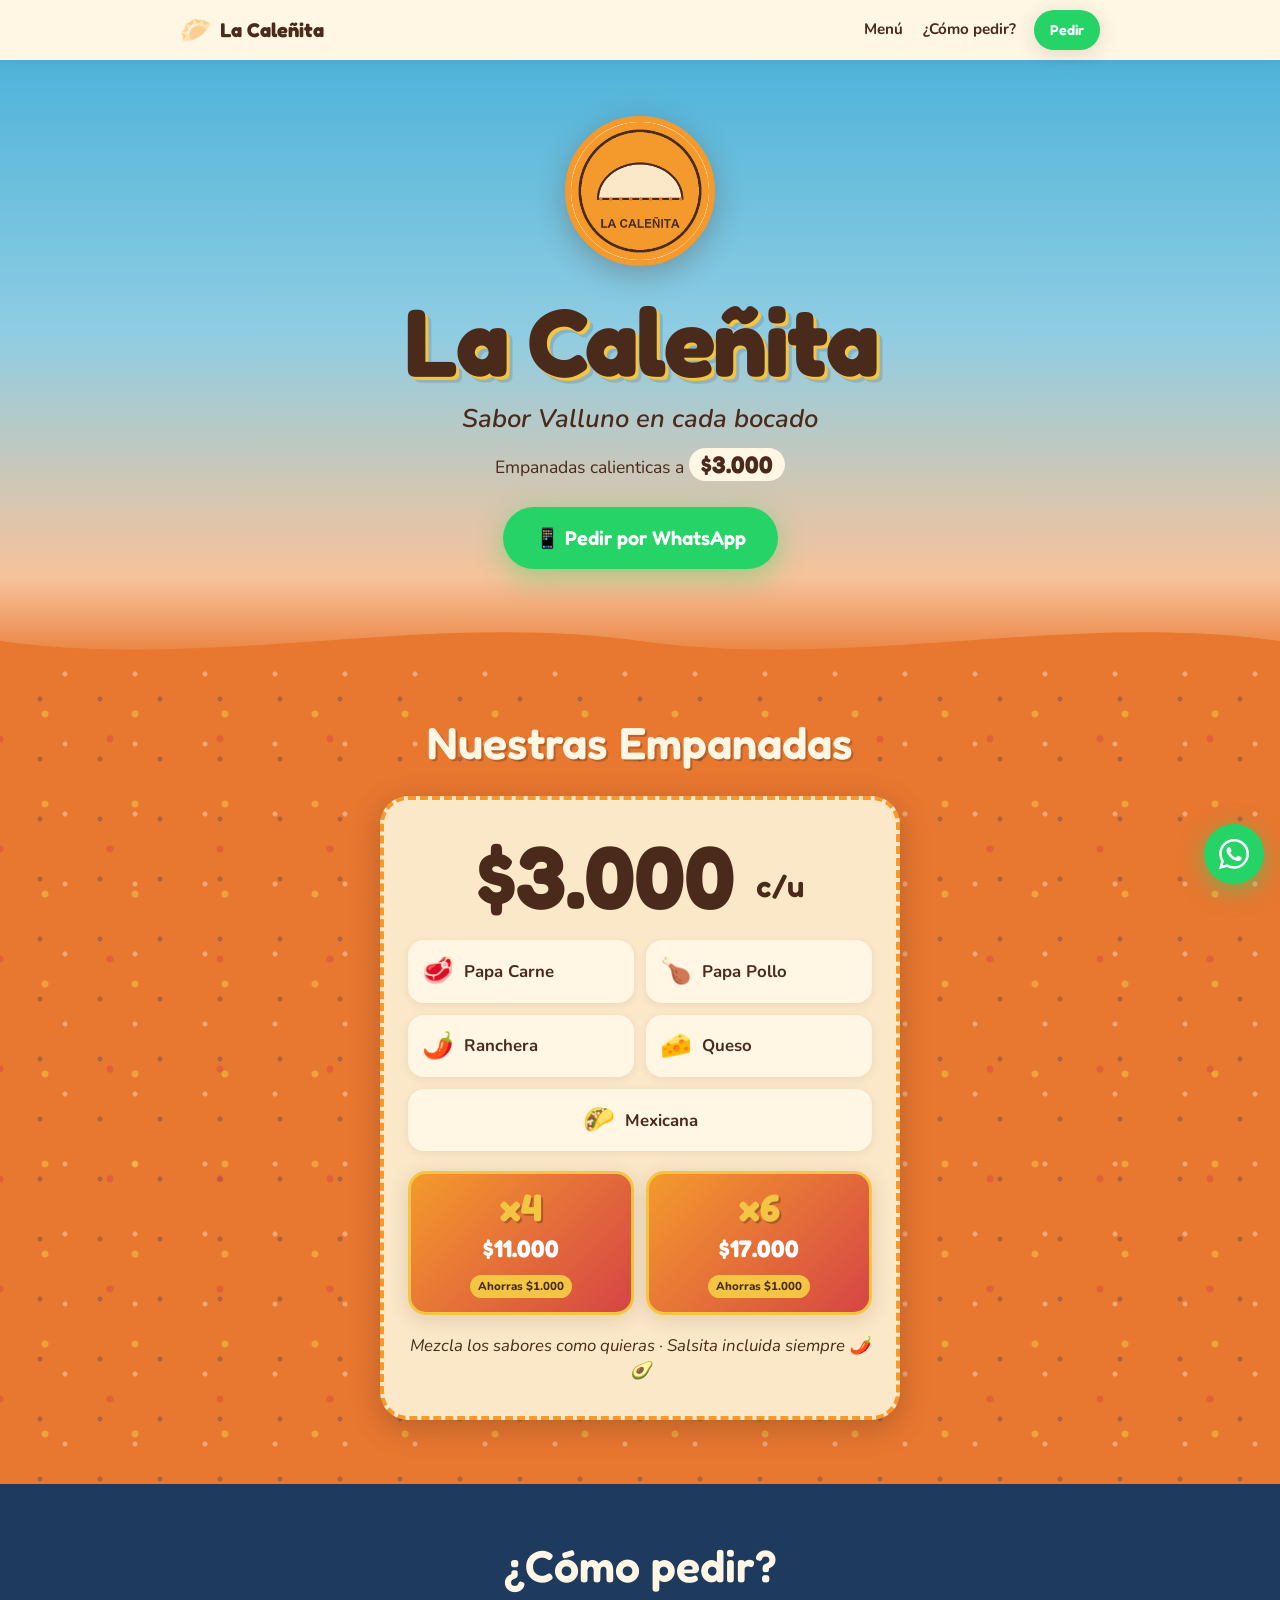
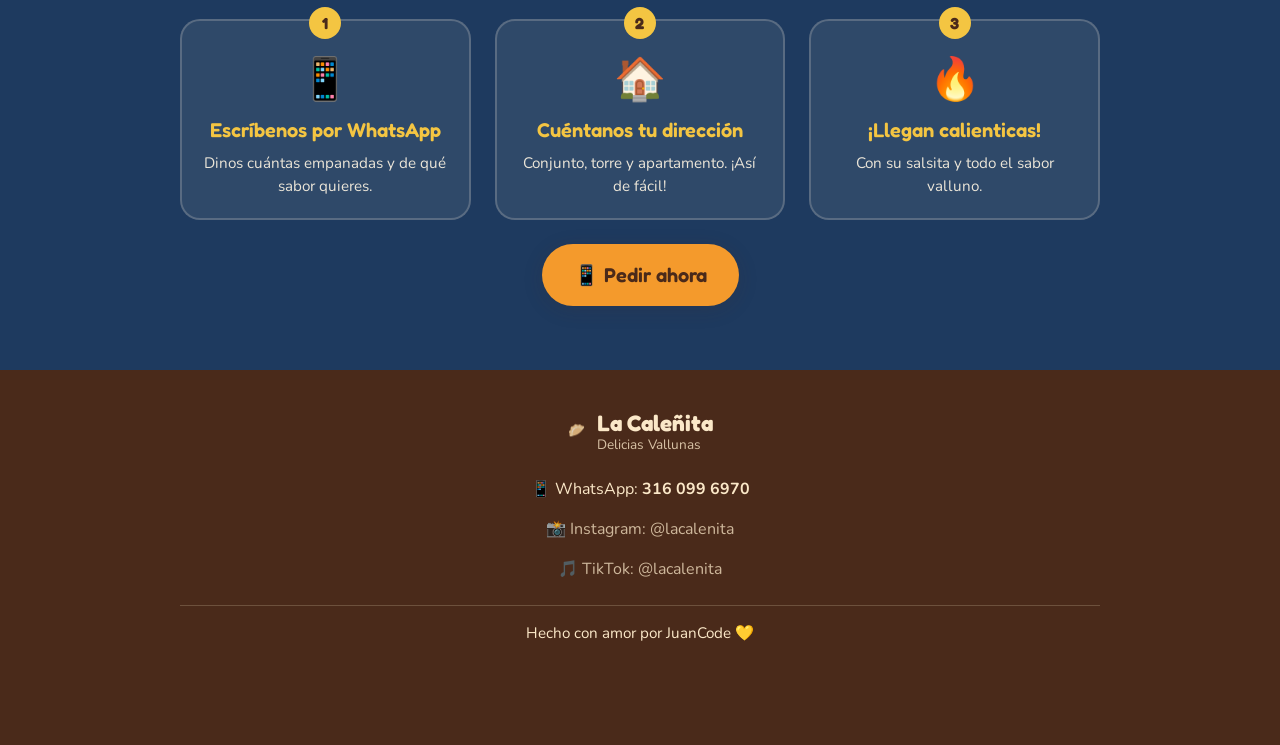
==== index.html @ 678ed061 "Sitio + panel de La Caleñita con combos automáticos Landing, login y panel (pedidos, finanzas, rifa," ====
<!DOCTYPE html>
<html lang="es-CO">
<head>
  <meta charset="UTF-8">
  <meta name="viewport" content="width=device-width, initial-scale=1.0">
  <title>La Caleñita — Delicias Vallunas | Empanadas a $3.000</title>
  <meta name="description" content="Empanadas vallunas calienticas a $3.000. Papa carne, papa pollo, ranchera, queso y mexicana. Pide por WhatsApp.">
  <meta name="theme-color" content="#4FB3D9">
  <link rel="icon" href="data:image/svg+xml,<svg xmlns='http://www.w3.org/2000/svg' viewBox='0 0 100 100'><text y='.9em' font-size='90'>🥟</text></svg>">
  <link rel="preconnect" href="https://fonts.googleapis.com">
  <link rel="preconnect" href="https://fonts.gstatic.com" crossorigin>
  <link href="https://fonts.googleapis.com/css2?family=Fredoka:wght@500;600;700&family=Nunito:wght@400;600;700;800&display=swap" rel="stylesheet">
  <link rel="stylesheet" href="css/shared.css">
  <link rel="stylesheet" href="css/landing.css">
</head>
<body>

  <!-- ============ NAV ============ -->
  <header class="nav" id="nav">
    <div class="contenedor nav-inner">
      <a href="#inicio" class="nav-marca">
        <span class="nav-logo">🥟</span>
        <span>La Caleñita</span>
      </a>
      <nav class="nav-links" aria-label="Navegación principal">
        <a href="#menu">Menú</a>
        <a href="#como-pedir">¿Cómo pedir?</a>
        <a href="https://wa.me/573160996970?text=Hola%20Cale%C3%B1ita,%20quiero%20pedir%20empanadas" target="_blank" rel="noopener" class="btn btn-whatsapp btn-chico">Pedir</a>
      </nav>
    </div>
  </header>

  <!-- ============ HERO ============ -->
  <section class="hero" id="inicio">
    <div class="confeti" aria-hidden="true">
      <span></span><span></span><span></span><span></span><span></span><span></span>
      <span></span><span></span><span></span><span></span><span></span><span></span>
    </div>
    <div class="contenedor hero-inner">
      <div class="hero-logo">
        <img src="images/logo.png" alt="Logo La Caleñita" id="heroLogo">
        <div class="hero-logo-placeholder" id="heroLogoPlaceholder" hidden>🥟</div>
      </div>
      <h1 class="hero-titulo">La Caleñita</h1>
      <p class="hero-subtitulo">Sabor Valluno en cada bocado</p>
      <p class="hero-precio">Empanadas calienticas a <strong>$3.000</strong></p>
      <a href="https://wa.me/573160996970?text=Hola%20Cale%C3%B1ita,%20quiero%20pedir%20empanadas"
         target="_blank" rel="noopener" class="btn btn-whatsapp btn-grande hero-cta">
        📱 Pedir por WhatsApp
      </a>
    </div>
    <div class="hero-onda" aria-hidden="true">
      <svg viewBox="0 0 1440 80" preserveAspectRatio="none"><path d="M0,40 C240,80 480,0 720,40 C960,80 1200,0 1440,40 L1440,80 L0,80 Z" fill="#E87730"/></svg>
    </div>
  </section>

  <!-- ============ MENÚ ============ -->
  <section class="menu" id="menu">
    <div class="contenedor">
      <h2 class="seccion-titulo menu-titulo">Nuestras Empanadas</h2>
      <div class="menu-card">
        <p class="menu-precio">$3.000 <span>c/u</span></p>
        <ul class="sabores">
          <li><span class="sabor-emoji">🥩</span><span>Papa Carne</span></li>
          <li><span class="sabor-emoji">🍗</span><span>Papa Pollo</span></li>
          <li><span class="sabor-emoji">🌶️</span><span>Ranchera</span></li>
          <li><span class="sabor-emoji">🧀</span><span>Queso</span></li>
          <li><span class="sabor-emoji">🌮</span><span>Mexicana</span></li>
        </ul>
        <div class="combos-grid combos-landing">
          <div class="combo-card">
            <span class="combo-n">x4</span>
            <span class="combo-precio">$11.000</span>
            <span class="combo-ahorro">Ahorras $1.000</span>
          </div>
          <div class="combo-card">
            <span class="combo-n">x6</span>
            <span class="combo-precio">$17.000</span>
            <span class="combo-ahorro">Ahorras $1.000</span>
          </div>
        </div>
        <p class="menu-nota"><em>Mezcla los sabores como quieras · Salsita incluida siempre 🌶️🥑</em></p>
      </div>
    </div>
  </section>

  <!-- ============ CÓMO PEDIR ============ -->
  <section class="pasos" id="como-pedir">
    <div class="contenedor">
      <h2 class="seccion-titulo pasos-titulo">¿Cómo pedir?</h2>
      <div class="pasos-grid">
        <article class="paso">
          <span class="paso-num">1</span>
          <span class="paso-emoji">📱</span>
          <h3>Escríbenos por WhatsApp</h3>
          <p>Dinos cuántas empanadas y de qué sabor quieres.</p>
        </article>
        <article class="paso">
          <span class="paso-num">2</span>
          <span class="paso-emoji">🏠</span>
          <h3>Cuéntanos tu dirección</h3>
          <p>Conjunto, torre y apartamento. ¡Así de fácil!</p>
        </article>
        <article class="paso">
          <span class="paso-num">3</span>
          <span class="paso-emoji">🔥</span>
          <h3>¡Llegan calienticas!</h3>
          <p>Con su salsita y todo el sabor valluno.</p>
        </article>
      </div>
      <div class="centrado mt-3">
        <a href="https://wa.me/573160996970?text=Hola%20Cale%C3%B1ita,%20quiero%20pedir%20empanadas"
           target="_blank" rel="noopener" class="btn btn-naranja btn-grande">
          📱 Pedir ahora
        </a>
      </div>
    </div>
  </section>

  <!-- ============ FOOTER ============ -->
  <footer class="footer">
    <div class="contenedor footer-inner">
      <div class="footer-marca">
        <span class="footer-logo">🥟</span>
        <div>
          <strong>La Caleñita</strong>
          <span>Delicias Vallunas</span>
        </div>
      </div>
      <div class="footer-contacto">
        <a href="https://wa.me/573160996970" target="_blank" rel="noopener" class="footer-link">
          <span aria-hidden="true">📱</span> WhatsApp: <strong>316 099 6970</strong>
        </a>
        <a href="#" class="footer-link footer-social" aria-label="Instagram (próximamente)">
          <span aria-hidden="true">📸</span> Instagram: @lacalenita
        </a>
        <a href="#" class="footer-link footer-social" aria-label="TikTok (próximamente)">
          <span aria-hidden="true">🎵</span> TikTok: @lacalenita
        </a>
      </div>
      <p class="footer-credito">Hecho con amor por JuanCode 💛</p>
    </div>
  </footer>

  <!-- ============ WHATSAPP FLOTANTE ============ -->
  <a href="https://wa.me/573160996970?text=Hola%20Cale%C3%B1ita,%20quiero%20pedir%20empanadas"
     target="_blank" rel="noopener" class="wa-flotante" aria-label="Pedir por WhatsApp" id="waFlotante">
    <svg viewBox="0 0 24 24" width="30" height="30" fill="currentColor" aria-hidden="true">
      <path d="M17.472 14.382c-.297-.149-1.758-.867-2.03-.967-.273-.099-.471-.148-.67.15-.197.297-.767.966-.94 1.164-.173.199-.347.223-.644.075-.297-.15-1.255-.463-2.39-1.475-.883-.788-1.48-1.761-1.653-2.059-.173-.297-.018-.458.13-.606.134-.133.298-.347.446-.52.149-.174.198-.298.298-.497.099-.198.05-.371-.025-.52-.075-.149-.669-1.612-.916-2.207-.242-.579-.487-.5-.669-.51-.173-.008-.371-.01-.57-.01-.198 0-.52.074-.792.372-.272.297-1.04 1.016-1.04 2.479 0 1.462 1.065 2.875 1.213 3.074.149.198 2.096 3.2 5.077 4.487.709.306 1.262.489 1.694.625.712.227 1.36.195 1.871.118.571-.085 1.758-.719 2.006-1.413.248-.694.248-1.289.173-1.413-.074-.124-.272-.198-.57-.347m-5.421 7.403h-.004a9.87 9.87 0 01-5.031-1.378l-.361-.214-3.741.982.998-3.648-.235-.374a9.86 9.86 0 01-1.51-5.26c.001-5.45 4.436-9.884 9.888-9.884 2.64 0 5.122 1.03 6.988 2.898a9.825 9.825 0 012.893 6.994c-.003 5.45-4.437 9.884-9.885 9.884m8.413-18.297A11.815 11.815 0 0012.05 0C5.495 0 .16 5.335.157 11.892c0 2.096.547 4.142 1.588 5.945L.057 24l6.305-1.654a11.882 11.882 0 005.683 1.448h.005c6.554 0 11.89-5.335 11.893-11.893a11.821 11.821 0 00-3.48-8.413z"/>
    </svg>
  </a>

  <script src="js/landing.js"></script>
</body>
</html>
---- css/shared.css ----
/* ==========================================================
   La Caleñita — Delicias Vallunas
   shared.css — variables, reset, tipografías, utilidades
   ========================================================== */

:root {
  --turquesa: #4FB3D9;
  --naranja: #E87730;
  --naranja-fuerte: #F49A2C;
  --crema: #FBE8C8;
  --crema-claro: #FFF6E4;
  --cafe: #4A2A1A;
  --cafe-medio: #8A5A3C;
  --azul-profundo: #1E3A5F;
  --amarillo: #F4C542;
  --rojo: #D64545;
  --verde: #7CB342;
  --blanco: #FFFFFF;
  --whatsapp: #25D366;
  --sombra: 0 4px 20px rgba(74, 42, 26, 0.15);
  --sombra-fuerte: 0 8px 30px rgba(74, 42, 26, 0.3);

  --font-titulo: 'Fredoka', 'Nunito', system-ui, sans-serif;
  --font-cuerpo: 'Nunito', system-ui, -apple-system, sans-serif;

  --radio: 16px;
  --radio-pill: 999px;
  --transicion: 0.2s ease;
}

/* ---------- Reset ---------- */
*, *::before, *::after { box-sizing: border-box; }

[hidden] { display: none !important; }

html { -webkit-text-size-adjust: 100%; scroll-behavior: smooth; }

body {
  margin: 0;
  font-family: var(--font-cuerpo);
  font-size: 16px;
  line-height: 1.5;
  color: var(--cafe);
  background: var(--crema-claro);
  -webkit-font-smoothing: antialiased;
}

h1, h2, h3, h4 {
  font-family: var(--font-titulo);
  font-weight: 600;
  line-height: 1.15;
  margin: 0 0 0.5em;
  color: var(--cafe);
}

p { margin: 0 0 1em; }

img, svg { display: block; max-width: 100%; }

a { color: inherit; }

button, input, select, textarea {
  font: inherit;
  color: inherit;
}

button { cursor: pointer; border: 0; background: none; }

/* Inputs a 16px evita zoom en iOS */
input, select, textarea { font-size: 16px; }

:focus-visible {
  outline: 3px solid var(--amarillo);
  outline-offset: 2px;
}

.sr-only {
  position: absolute; width: 1px; height: 1px;
  padding: 0; margin: -1px; overflow: hidden;
  clip: rect(0, 0, 0, 0); white-space: nowrap; border: 0;
}

/* ---------- Contenedor ---------- */
.contenedor {
  width: 100%;
  max-width: 960px;
  margin: 0 auto;
  padding-inline: 20px;
}

/* ---------- Botones ---------- */
.btn {
  display: inline-flex;
  align-items: center;
  justify-content: center;
  gap: 8px;
  min-height: 48px;
  padding: 12px 24px;
  border-radius: var(--radio-pill);
  font-family: var(--font-titulo);
  font-weight: 600;
  font-size: 1.05rem;
  text-decoration: none;
  transition: transform var(--transicion), box-shadow var(--transicion), background var(--transicion);
  box-shadow: var(--sombra);
  white-space: nowrap;
}
.btn:hover { transform: translateY(-2px); box-shadow: var(--sombra-fuerte); }
.btn:active { transform: translateY(0); }
.btn:disabled { opacity: 0.6; cursor: not-allowed; transform: none; }

.btn-naranja { background: var(--naranja-fuerte); color: var(--cafe); }
.btn-cafe { background: var(--cafe); color: var(--crema); }
.btn-verde { background: var(--verde); color: var(--blanco); }
.btn-rojo { background: var(--rojo); color: var(--blanco); }
.btn-whatsapp { background: var(--whatsapp); color: var(--blanco); }
.btn-azul { background: var(--azul-profundo); color: var(--crema-claro); }
.btn-outline {
  background: transparent;
  color: var(--cafe);
  border: 2px solid var(--cafe);
  box-shadow: none;
}
.btn-bloque { width: 100%; white-space: normal; text-align: center; }
.btn-grande { font-size: 1.25rem; padding: 16px 32px; min-height: 56px; }
.btn-chico { font-size: 0.9rem; min-height: 40px; padding: 8px 16px; }

/* ---------- Toasts ---------- */
.toasts {
  position: fixed;
  top: 16px;
  right: 16px;
  left: 16px;
  z-index: 1000;
  display: flex;
  flex-direction: column;
  align-items: flex-end;
  gap: 8px;
  pointer-events: none;
}
.toast {
  pointer-events: auto;
  max-width: 360px;
  padding: 12px 18px;
  border-radius: var(--radio);
  color: var(--blanco);
  font-weight: 700;
  box-shadow: var(--sombra-fuerte);
  animation: toast-in 0.25s ease;
}
.toast-exito { background: var(--verde); }
.toast-error { background: var(--rojo); }
.toast-info { background: var(--azul-profundo); }
.toast-saliendo { animation: toast-out 0.25s ease forwards; }

@keyframes toast-in {
  from { opacity: 0; transform: translateY(-12px); }
  to { opacity: 1; transform: translateY(0); }
}
@keyframes toast-out {
  to { opacity: 0; transform: translateX(20px); }
}

/* ---------- Modales ---------- */
.modal-fondo {
  position: fixed;
  inset: 0;
  z-index: 900;
  background: rgba(74, 42, 26, 0.55);
  display: flex;
  align-items: center;
  justify-content: center;
  padding: 20px;
  animation: fade-in 0.2s ease;
}
.modal-fondo[hidden] { display: none; }
.modal {
  background: var(--crema-claro);
  border-radius: 24px;
  padding: 28px 24px;
  width: 100%;
  max-width: 440px;
  box-shadow: var(--sombra-fuerte);
  animation: modal-in 0.25s ease;
  max-height: 90vh;
  overflow-y: auto;
}
.modal h3 { font-size: 1.5rem; text-align: center; }
.modal-acciones {
  display: flex;
  flex-wrap: wrap;
  gap: 10px;
  margin-top: 20px;
}
.modal-acciones .btn { flex: 1; }

@keyframes fade-in { from { opacity: 0; } to { opacity: 1; } }
@keyframes modal-in {
  from { opacity: 0; transform: scale(0.92) translateY(10px); }
  to { opacity: 1; transform: scale(1) translateY(0); }
}

/* ---------- Utilidades ---------- */
.centrado { text-align: center; }
.texto-cafe { color: var(--cafe); }
.texto-verde { color: var(--verde); }
.texto-rojo { color: var(--rojo); }
.mt-1 { margin-top: 8px; }
.mt-2 { margin-top: 16px; }
.mt-3 { margin-top: 24px; }
.mb-0 { margin-bottom: 0; }

@media (prefers-reduced-motion: reduce) {
  *, *::before, *::after { animation-duration: 0.01ms !important; transition-duration: 0.01ms !important; }
}
---- css/landing.css ----
/* ==========================================================
   landing.css — estilos de la landing pública
   ========================================================== */

.seccion-titulo {
  font-size: clamp(2rem, 6vw, 2.8rem);
  text-align: center;
  margin-bottom: 28px;
}

/* ---------- Nav ---------- */
.nav {
  position: sticky;
  top: 0;
  z-index: 100;
  background: rgba(255, 246, 228, 0.92);
  backdrop-filter: blur(10px);
  -webkit-backdrop-filter: blur(10px);
  box-shadow: 0 2px 12px rgba(74, 42, 26, 0.08);
  transition: box-shadow var(--transicion);
}
.nav.con-sombra { box-shadow: var(--sombra); }
.nav-inner {
  display: flex;
  align-items: center;
  justify-content: space-between;
  min-height: 60px;
  gap: 12px;
}
.nav-marca {
  display: flex;
  align-items: center;
  gap: 8px;
  font-family: var(--font-titulo);
  font-weight: 700;
  font-size: 1.25rem;
  text-decoration: none;
}
.nav-logo { font-size: 1.6rem; }
.nav-links {
  display: flex;
  align-items: center;
  gap: 16px;
}
.nav-links a:not(.btn) {
  text-decoration: none;
  font-weight: 700;
  font-size: 0.95rem;
  padding: 6px 2px;
  border-bottom: 2px solid transparent;
  transition: border-color var(--transicion);
}
.nav-links a:not(.btn):hover { border-color: var(--naranja-fuerte); }
@media (max-width: 480px) {
  .nav-links a:not(.btn) { display: none; }
}

/* ---------- Hero ---------- */
.hero {
  position: relative;
  overflow: hidden;
  background: linear-gradient(180deg, var(--turquesa) 0%, #8fcde3 45%, #f7c39a 85%, var(--naranja) 100%);
  padding: 56px 0 100px;
  text-align: center;
}
.hero-inner { position: relative; z-index: 2; }

.hero-logo {
  width: 150px;
  height: 150px;
  margin: 0 auto 20px;
  border-radius: 50%;
  background: var(--blanco);
  box-shadow: var(--sombra-fuerte);
  display: flex;
  align-items: center;
  justify-content: center;
  overflow: hidden;
  border: 6px solid var(--naranja-fuerte);
  animation: flotar 4s ease-in-out infinite;
}
.hero-logo img { width: 100%; height: 100%; object-fit: cover; }
.hero-logo-placeholder[hidden] { display: none; }
.hero-logo-placeholder {
  width: 100%; height: 100%;
  display: flex;
  align-items: center; justify-content: center;
  font-size: 4.5rem;
  background: var(--naranja-fuerte);
}
@keyframes flotar {
  0%, 100% { transform: translateY(0); }
  50% { transform: translateY(-8px); }
}

.hero-titulo {
  font-size: clamp(3.2rem, 14vw, 6rem);
  font-weight: 700;
  color: var(--cafe);
  text-shadow: 3px 3px 0 var(--amarillo), 6px 6px 0 rgba(74, 42, 26, 0.15);
  letter-spacing: -0.02em;
  margin-bottom: 4px;
}
.hero-subtitulo {
  font-style: italic;
  font-size: clamp(1.15rem, 4vw, 1.6rem);
  font-weight: 600;
  color: var(--cafe);
  margin-bottom: 8px;
}
.hero-precio {
  font-size: 1.1rem;
  color: var(--cafe);
  margin-bottom: 24px;
}
.hero-precio strong {
  font-family: var(--font-titulo);
  font-size: 1.5rem;
  background: var(--crema-claro);
  padding: 2px 12px;
  border-radius: var(--radio-pill);
}
.hero-cta { box-shadow: 0 8px 30px rgba(37, 211, 102, 0.45); }

.hero-onda {
  position: absolute;
  left: 0; right: 0; bottom: -2px;
  z-index: 1;
  line-height: 0;
}
.hero-onda svg { width: 100%; height: 60px; }

/* Confeti flotante en hero */
.confeti { position: absolute; inset: 0; z-index: 1; pointer-events: none; overflow: hidden; }
.confeti span {
  position: absolute;
  top: -20px;
  width: 10px; height: 16px;
  border-radius: 2px;
  opacity: 0.85;
  animation: caer linear infinite;
}
.confeti span:nth-child(1)  { left: 5%;  background: var(--amarillo); animation-duration: 9s;  animation-delay: 0s; }
.confeti span:nth-child(2)  { left: 15%; background: var(--rojo);     animation-duration: 11s; animation-delay: 1s; }
.confeti span:nth-child(3)  { left: 25%; background: var(--verde);    animation-duration: 8s;  animation-delay: 2s; }
.confeti span:nth-child(4)  { left: 35%; background: var(--blanco);   animation-duration: 12s; animation-delay: 0.5s; }
.confeti span:nth-child(5)  { left: 45%; background: var(--naranja-fuerte); animation-duration: 10s; animation-delay: 3s; }
.confeti span:nth-child(6)  { left: 55%; background: var(--amarillo); animation-duration: 9s;  animation-delay: 1.5s; }
.confeti span:nth-child(7)  { left: 65%; background: var(--rojo);     animation-duration: 13s; animation-delay: 4s; }
.confeti span:nth-child(8)  { left: 75%; background: var(--azul-profundo); animation-duration: 8.5s; animation-delay: 2.5s; }
.confeti span:nth-child(9)  { left: 85%; background: var(--verde);    animation-duration: 11s; animation-delay: 0.8s; }
.confeti span:nth-child(10) { left: 92%; background: var(--blanco);   animation-duration: 10s; animation-delay: 3.5s; }
.confeti span:nth-child(11) { left: 50%; background: var(--rojo);     animation-duration: 14s; animation-delay: 5s; }
.confeti span:nth-child(12) { left: 10%; background: var(--naranja-fuerte); animation-duration: 12s; animation-delay: 6s; }
@keyframes caer {
  0%   { transform: translateY(0) rotate(0deg); }
  100% { transform: translateY(110vh) rotate(720deg); }
}

/* ---------- Menú ---------- */
.menu {
  position: relative;
  background: var(--naranja);
  padding: 48px 0 64px;
  overflow: hidden;
}
/* Textura de confeti con pseudo-elemento */
.menu::before {
  content: "";
  position: absolute;
  inset: 0;
  pointer-events: none;
  background-image:
    radial-gradient(circle, rgba(244,197,66,0.55) 3px, transparent 4px),
    radial-gradient(circle, rgba(255,255,255,0.35) 2px, transparent 3px),
    radial-gradient(circle, rgba(214,69,69,0.45) 3px, transparent 4px),
    radial-gradient(circle, rgba(30,58,95,0.3) 2px, transparent 3px);
  background-size: 90px 90px, 70px 70px, 110px 110px, 60px 60px;
  background-position: 0 0, 30px 40px, 55px 15px, 10px 60px;
}
.menu .contenedor { position: relative; z-index: 1; }
.menu-titulo { color: var(--crema-claro); text-shadow: 2px 2px 0 rgba(74,42,26,0.3); }

.menu-card {
  background: var(--crema);
  border-radius: 28px;
  padding: 32px 24px;
  max-width: 520px;
  margin: 0 auto;
  box-shadow: var(--sombra-fuerte);
  border: 4px dashed var(--naranja-fuerte);
  text-align: center;
}
.menu-precio {
  font-family: var(--font-titulo);
  font-weight: 700;
  font-size: clamp(3.5rem, 15vw, 5.5rem);
  color: var(--cafe);
  line-height: 1;
  margin-bottom: 20px;
}
.menu-precio span {
  font-size: 0.35em;
  font-weight: 600;
  vertical-align: middle;
}
.sabores {
  list-style: none;
  padding: 0;
  margin: 0 0 20px;
  display: grid;
  grid-template-columns: repeat(2, 1fr);
  gap: 12px;
}
.sabores li {
  display: flex;
  align-items: center;
  gap: 10px;
  background: var(--crema-claro);
  border-radius: var(--radio);
  padding: 12px 14px;
  font-weight: 700;
  font-size: 1.05rem;
  box-shadow: 0 2px 8px rgba(74,42,26,0.08);
  transition: transform var(--transicion);
}
.sabores li:hover { transform: scale(1.04); }
.sabores li:last-child { grid-column: 1 / -1; justify-content: center; }
.sabor-emoji { font-size: 1.6rem; }
.combos-landing {
  display: grid;
  grid-template-columns: 1fr 1fr;
  gap: 12px;
  margin-bottom: 18px;
}
.combo-card {
  background: linear-gradient(135deg, var(--naranja-fuerte), var(--rojo));
  border: 3px solid var(--amarillo);
  border-radius: 18px;
  padding: 14px 12px;
  color: var(--blanco);
  display: flex;
  flex-direction: column;
  align-items: center;
  gap: 4px;
  box-shadow: var(--sombra);
}
.combo-n {
  font-family: var(--font-titulo);
  font-weight: 700;
  font-size: 2.4rem;
  line-height: 1;
  color: var(--amarillo);
  text-shadow: 2px 2px 0 rgba(74, 42, 26, 0.35);
}
.combo-precio { font-family: var(--font-titulo); font-weight: 700; font-size: 1.5rem; }
.combo-ahorro {
  white-space: nowrap;
  background: var(--amarillo);
  color: var(--cafe);
  font-size: 0.72rem;
  font-weight: 800;
  padding: 3px 8px;
  border-radius: var(--radio-pill);
  margin-top: 4px;
}
.menu-nota {
  font-size: 1.05rem;
  color: var(--cafe);
  margin: 0;
}

/* ---------- Cómo pedir ---------- */
.pasos {
  background: var(--azul-profundo);
  color: var(--crema-claro);
  padding: 56px 0 64px;
}
.pasos-titulo { color: var(--crema-claro); }
.pasos-grid {
  display: grid;
  grid-template-columns: 1fr;
  gap: 24px;
}
@media (min-width: 640px) {
  .pasos-grid { grid-template-columns: repeat(3, 1fr); }
}
.paso {
  position: relative;
  background: rgba(255, 246, 228, 0.08);
  border: 2px solid rgba(255, 246, 228, 0.2);
  border-radius: 20px;
  padding: 28px 20px 20px;
  text-align: center;
  transition: transform var(--transicion), background var(--transicion);
}
.paso:hover { transform: translateY(-4px); background: rgba(255, 246, 228, 0.14); }
.paso-num {
  position: absolute;
  top: -14px; left: 50%;
  transform: translateX(-50%);
  width: 32px; height: 32px;
  border-radius: 50%;
  background: var(--amarillo);
  color: var(--cafe);
  font-family: var(--font-titulo);
  font-weight: 700;
  display: flex; align-items: center; justify-content: center;
}
.paso-emoji { display: block; font-size: 2.6rem; margin-bottom: 8px; }
.paso h3 { color: var(--amarillo); font-size: 1.25rem; }
.paso p { margin: 0; opacity: 0.9; font-size: 0.95rem; }

/* ---------- Footer ---------- */
.footer {
  background: var(--cafe);
  color: var(--crema);
  padding: 40px 0 100px;
}
.footer-inner {
  display: flex;
  flex-direction: column;
  align-items: center;
  gap: 20px;
  text-align: center;
}
.footer-marca {
  display: flex;
  align-items: center;
  gap: 12px;
}
.footer-marca div { display: flex; flex-direction: column; align-items: flex-start; line-height: 1.2; }
.footer-marca strong { font-family: var(--font-titulo); font-size: 1.4rem; }
.footer-marca span { font-size: 0.85rem; opacity: 0.8; }
.footer-logo { font-size: 2.2rem; }
.footer-contacto {
  display: flex;
  flex-direction: column;
  gap: 8px;
}
.footer-link {
  text-decoration: none;
  font-size: 1rem;
  padding: 4px 0;
  transition: color var(--transicion);
}
.footer-link:hover { color: var(--amarillo); }
.footer-social { opacity: 0.75; }
.footer-credito {
  margin: 0;
  padding-top: 16px;
  border-top: 1px solid rgba(251, 232, 200, 0.2);
  width: 100%;
  font-size: 0.95rem;
}

/* ---------- WhatsApp flotante ---------- */
.wa-flotante {
  position: fixed;
  right: 16px;
  bottom: 16px;
  z-index: 500;
  width: 60px; height: 60px;
  border-radius: 50%;
  background: var(--whatsapp);
  color: var(--blanco);
  display: flex; align-items: center; justify-content: center;
  box-shadow: 0 6px 24px rgba(37, 211, 102, 0.55);
  animation: pulso 2.2s ease-in-out infinite;
  transition: transform var(--transicion);
}
.wa-flotante:hover { transform: scale(1.08); }
@keyframes pulso {
  0%, 100% { box-shadow: 0 6px 24px rgba(37, 211, 102, 0.55), 0 0 0 0 rgba(37, 211, 102, 0.5); }
  50% { box-shadow: 0 6px 24px rgba(37, 211, 102, 0.55), 0 0 0 14px rgba(37, 211, 102, 0); }
}
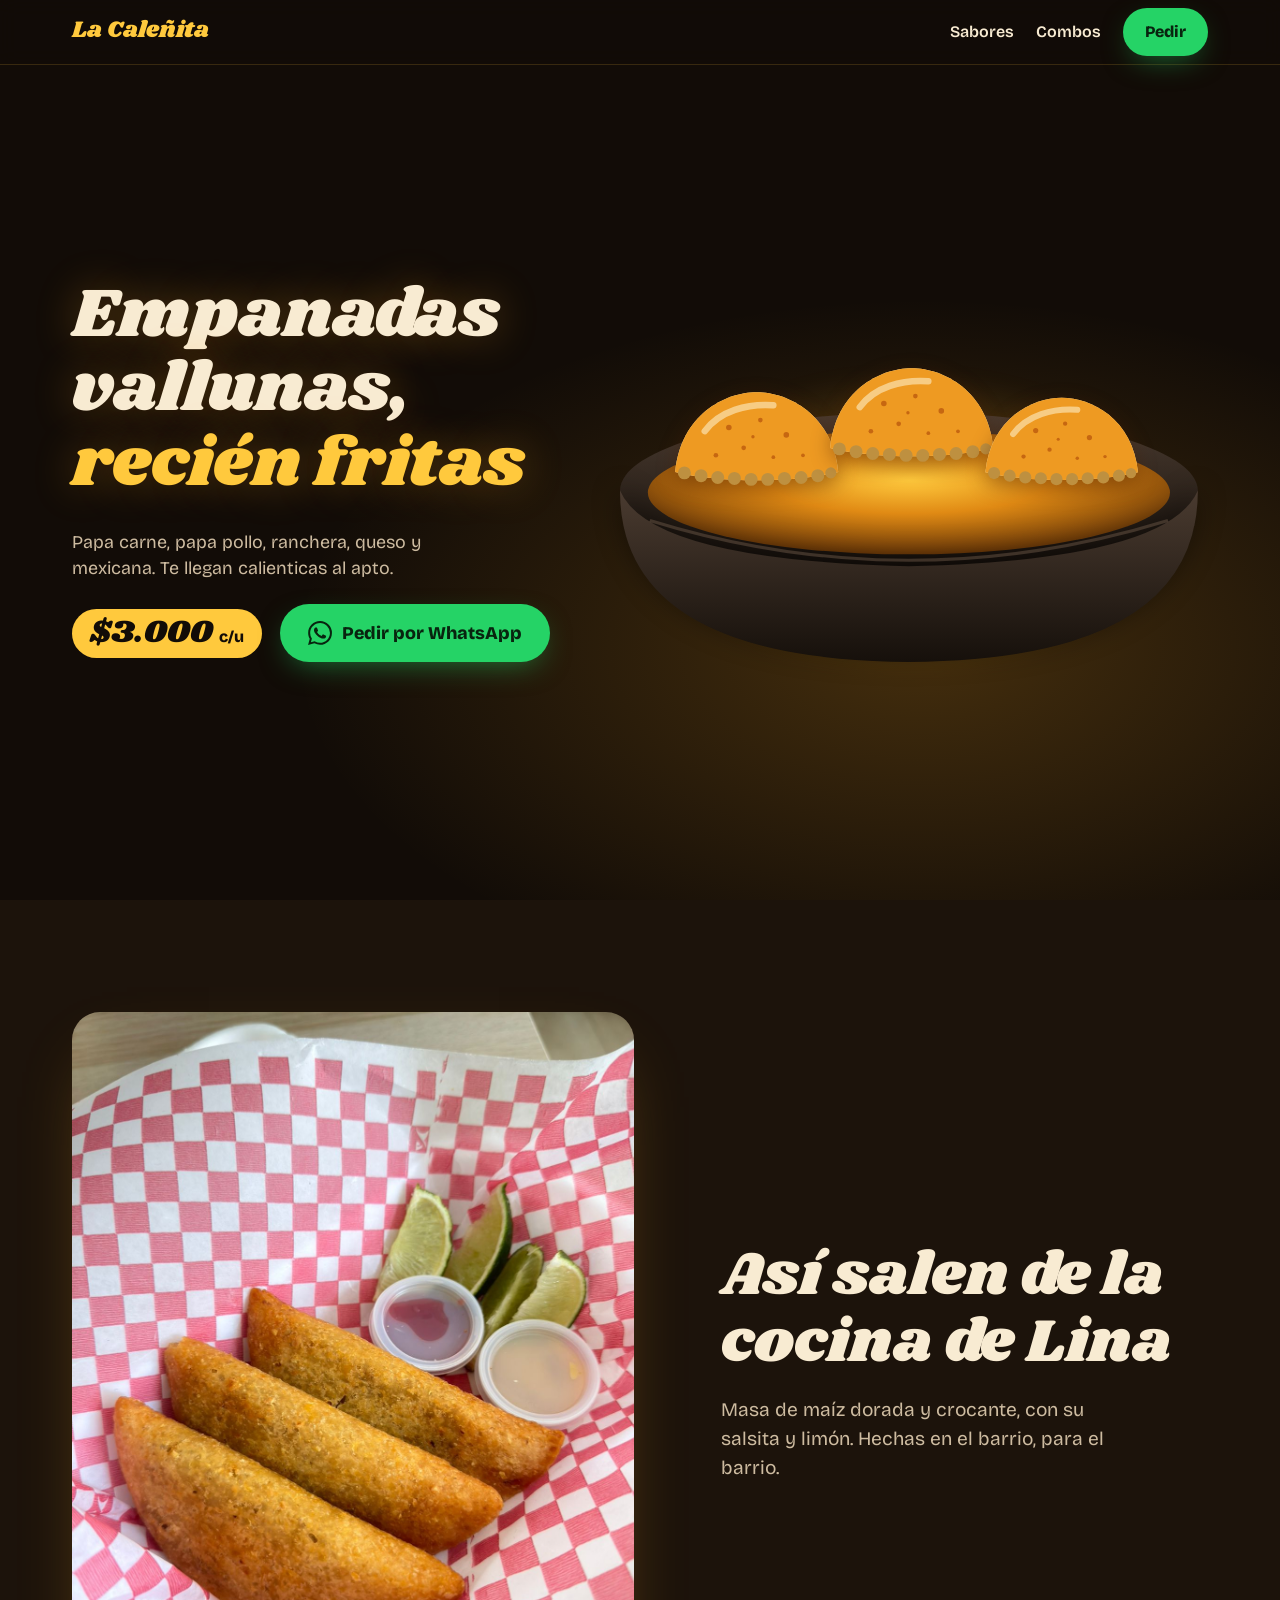
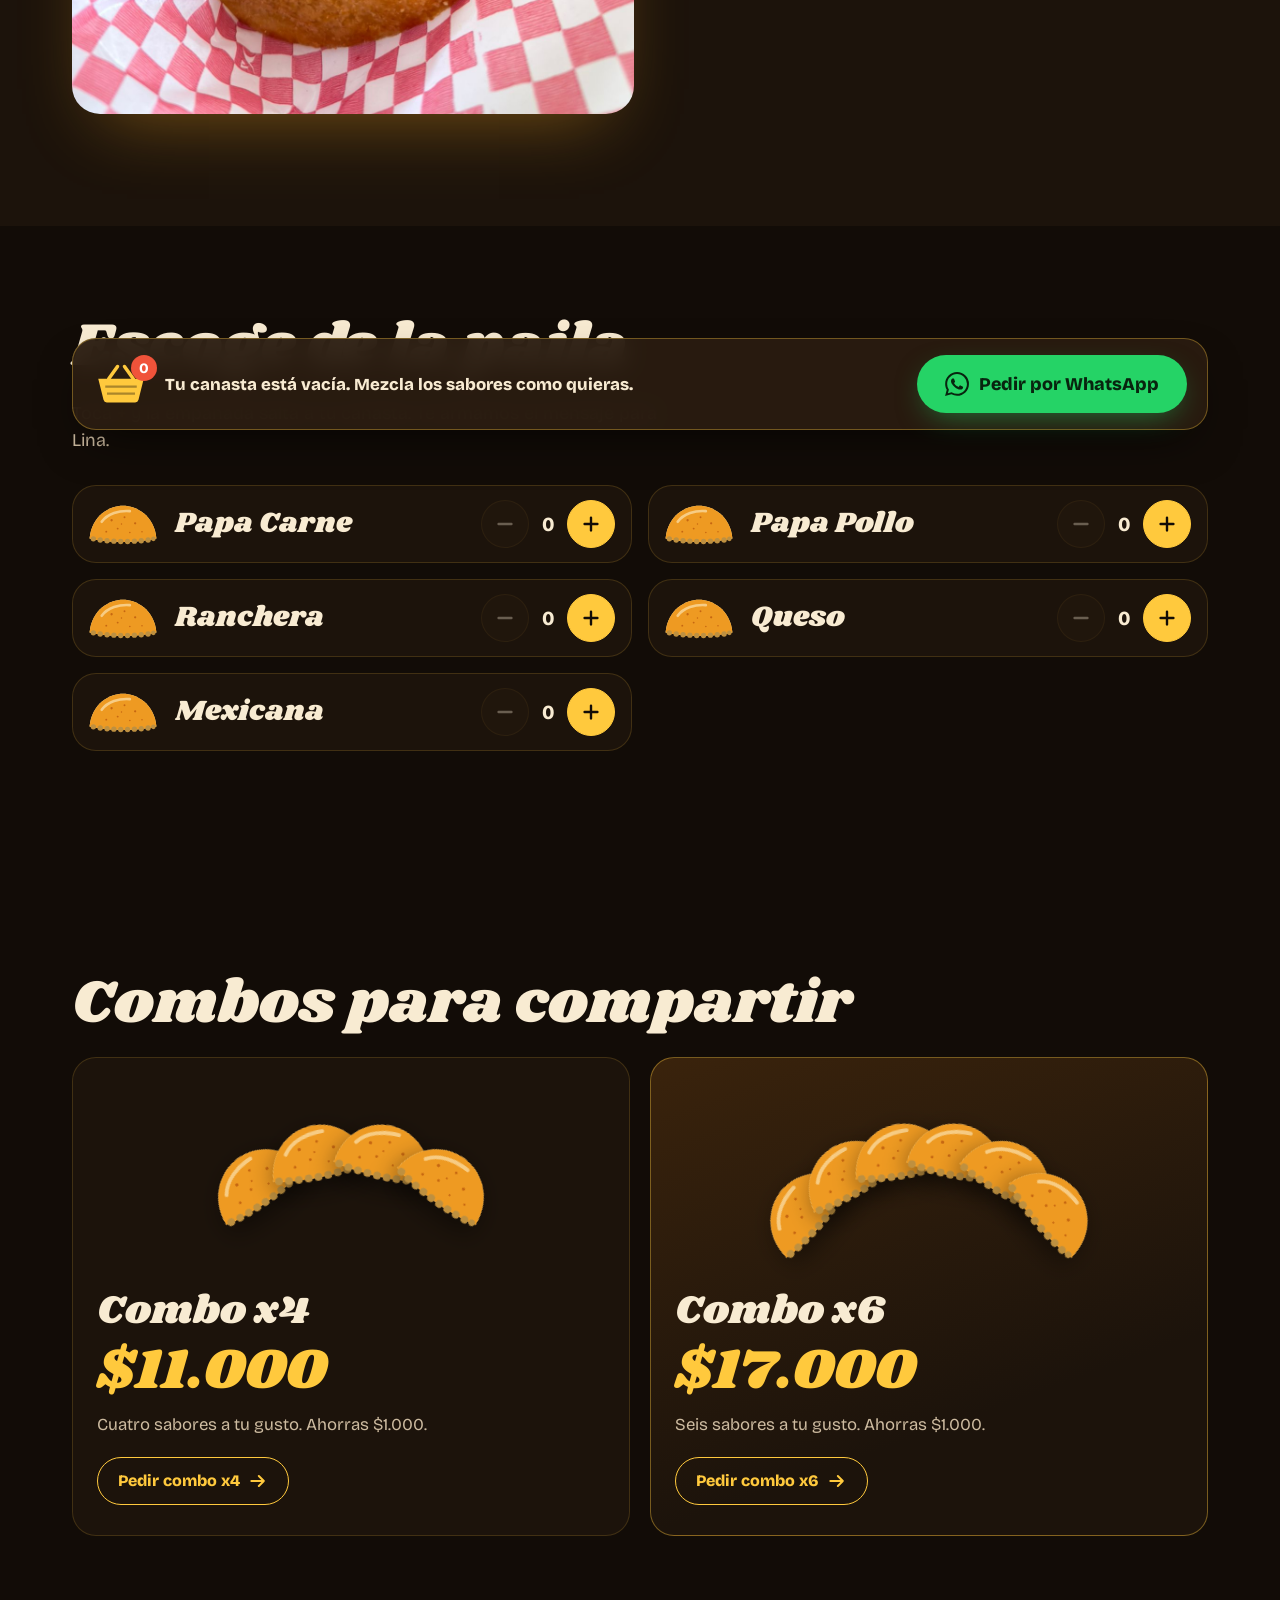
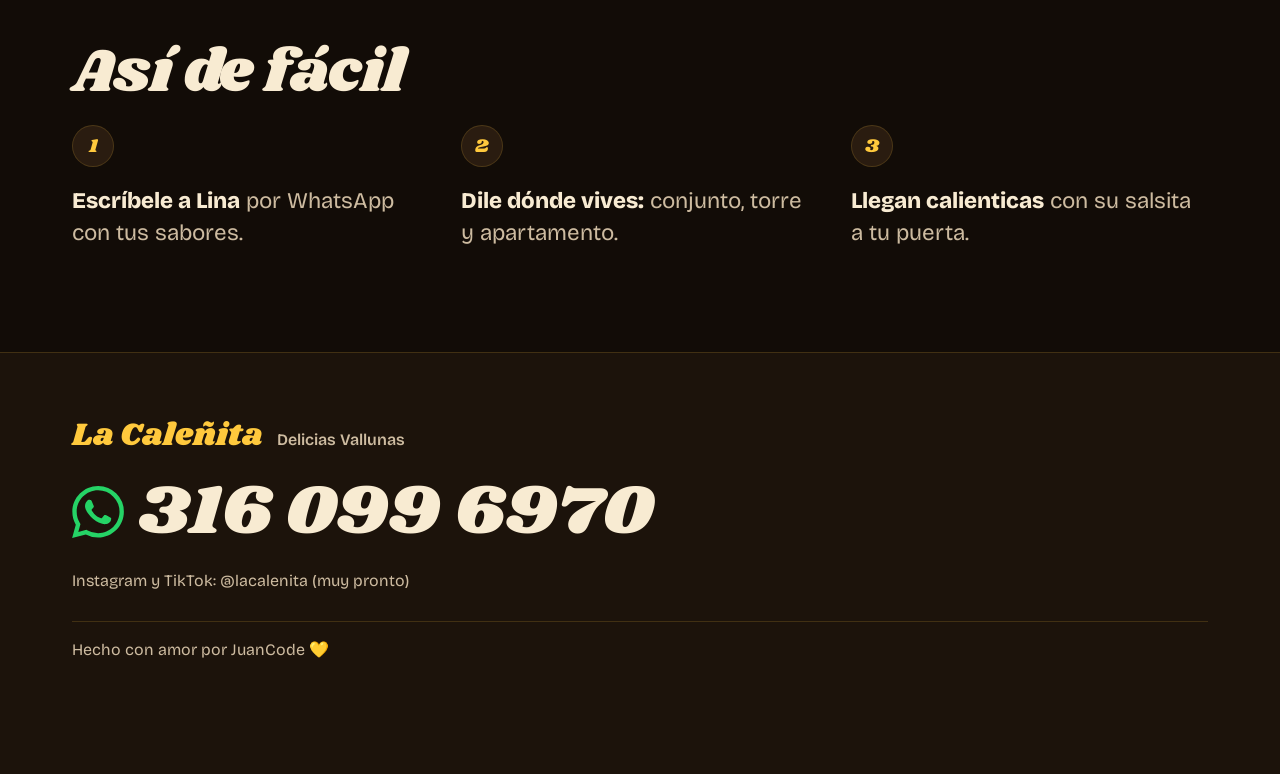
==== commit aeb81ce0: "Redisenar la landing como "La freidora de noche" Fondo oscuro calido con una paila animada donde las" ====
--- a/index.html
+++ b/index.html
@@ -3,152 +3,270 @@
 <head>
   <meta charset="UTF-8">
   <meta name="viewport" content="width=device-width, initial-scale=1.0">
-  <title>La Caleñita — Delicias Vallunas | Empanadas a $3.000</title>
-  <meta name="description" content="Empanadas vallunas calienticas a $3.000. Papa carne, papa pollo, ranchera, queso y mexicana. Pide por WhatsApp.">
-  <meta name="theme-color" content="#4FB3D9">
-  <link rel="icon" href="data:image/svg+xml,<svg xmlns='http://www.w3.org/2000/svg' viewBox='0 0 100 100'><text y='.9em' font-size='90'>🥟</text></svg>">
+  <title>La Caleñita | Empanadas vallunas recién fritas a $3.000</title>
+  <meta name="description" content="Empanadas vallunas calienticas a $3.000. Papa carne, papa pollo, ranchera, queso y mexicana. Pide por WhatsApp y te llegan al apto.">
+  <meta name="theme-color" content="#120C07">
+  <meta name="color-scheme" content="dark">
+  <link rel="icon" href="images/logo.png">
   <link rel="preconnect" href="https://fonts.googleapis.com">
   <link rel="preconnect" href="https://fonts.gstatic.com" crossorigin>
-  <link href="https://fonts.googleapis.com/css2?family=Fredoka:wght@500;600;700&family=Nunito:wght@400;600;700;800&display=swap" rel="stylesheet">
+  <link href="https://fonts.googleapis.com/css2?family=Bricolage+Grotesque:opsz,wght@12..96,400;12..96,600;12..96,800&family=Shrikhand&display=swap" rel="stylesheet">
   <link rel="stylesheet" href="css/shared.css">
   <link rel="stylesheet" href="css/landing.css">
 </head>
-<body>
+<body class="landing">
 
   <!-- ============ NAV ============ -->
   <header class="nav" id="nav">
-    <div class="contenedor nav-inner">
-      <a href="#inicio" class="nav-marca">
-        <span class="nav-logo">🥟</span>
-        <span>La Caleñita</span>
-      </a>
+    <div class="marco nav-inner">
+      <a href="#inicio" class="nav-marca">La Caleñita</a>
       <nav class="nav-links" aria-label="Navegación principal">
-        <a href="#menu">Menú</a>
-        <a href="#como-pedir">¿Cómo pedir?</a>
-        <a href="https://wa.me/573160996970?text=Hola%20Cale%C3%B1ita,%20quiero%20pedir%20empanadas" target="_blank" rel="noopener" class="btn btn-whatsapp btn-chico">Pedir</a>
+        <a href="#menu">Sabores</a>
+        <a href="#combos">Combos</a>
+        <a href="https://wa.me/573160996970?text=Hola%20Cale%C3%B1ita,%20quiero%20pedir%20empanadas" target="_blank" rel="noopener" class="btn-pedir btn-pedir-chico">Pedir</a>
       </nav>
     </div>
   </header>
 
-  <!-- ============ HERO ============ -->
-  <section class="hero" id="inicio">
-    <div class="confeti" aria-hidden="true">
-      <span></span><span></span><span></span><span></span><span></span><span></span>
-      <span></span><span></span><span></span><span></span><span></span><span></span>
-    </div>
-    <div class="contenedor hero-inner">
-      <div class="hero-logo">
-        <img src="images/logo.png" alt="Logo La Caleñita" id="heroLogo">
-        <div class="hero-logo-placeholder" id="heroLogoPlaceholder" hidden>🥟</div>
-      </div>
-      <h1 class="hero-titulo">La Caleñita</h1>
-      <p class="hero-subtitulo">Sabor Valluno en cada bocado</p>
-      <p class="hero-precio">Empanadas calienticas a <strong>$3.000</strong></p>
-      <a href="https://wa.me/573160996970?text=Hola%20Cale%C3%B1ita,%20quiero%20pedir%20empanadas"
-         target="_blank" rel="noopener" class="btn btn-whatsapp btn-grande hero-cta">
-        📱 Pedir por WhatsApp
+  <main>
+    <!-- ============ HERO: LA PAILA ============ -->
+    <section class="hero" id="inicio" aria-labelledby="heroTitulo">
+      <div class="marco hero-inner">
+        <div class="hero-texto">
+          <h1 class="hero-titulo" id="heroTitulo">Empanadas vallunas, <em>recién fritas</em></h1>
+          <p class="hero-sub">Papa carne, papa pollo, ranchera, queso y mexicana. Te llegan calienticas al apto.</p>
+          <div class="hero-accion">
+            <p class="hero-precio"><strong>$3.000</strong> <span>c/u</span></p>
+            <a href="https://wa.me/573160996970?text=Hola%20Cale%C3%B1ita,%20quiero%20pedir%20empanadas"
+               target="_blank" rel="noopener" class="btn-pedir btn-pedir-grande">
+              <svg class="wa-icono" viewBox="0 0 24 24" aria-hidden="true"><use href="#icono-wa"/></svg>
+              Pedir por WhatsApp
+            </a>
+          </div>
+        </div>
+
+        <!-- Escena animada: tres empanadas dorándose en la paila -->
+        <div class="paila" aria-hidden="true">
+          <div class="paila-resplandor"></div>
+          <div class="vapor">
+            <span></span><span></span><span></span><span></span>
+          </div>
+          <svg class="paila-fondo" viewBox="0 0 600 300" preserveAspectRatio="xMidYMax meet">
+            <defs>
+              <radialGradient id="aceite" cx="50%" cy="40%" r="60%">
+                <stop offset="0" stop-color="#FFC93D"/>
+                <stop offset="0.45" stop-color="#E08A14"/>
+                <stop offset="1" stop-color="#6E3A08"/>
+              </radialGradient>
+              <linearGradient id="metal" x1="0" y1="0" x2="0" y2="1">
+                <stop offset="0" stop-color="#4A3B30"/>
+                <stop offset="1" stop-color="#16100B"/>
+              </linearGradient>
+            </defs>
+            <ellipse cx="300" cy="120" rx="290" ry="78" fill="url(#metal)"/>
+            <ellipse cx="300" cy="122" rx="262" ry="62" fill="url(#aceite)"/>
+          </svg>
+          <div class="freidora">
+            <div class="frita frita-1" data-empanada></div>
+            <div class="frita frita-2" data-empanada></div>
+            <div class="frita frita-3" data-empanada></div>
+            <div class="burbujas">
+              <i></i><i></i><i></i><i></i><i></i><i></i><i></i><i></i><i></i><i></i><i></i><i></i>
+            </div>
+          </div>
+          <svg class="paila-frente" viewBox="0 0 600 300" preserveAspectRatio="xMidYMax meet">
+            <path d="M10 120 Q 10 290 300 292 Q 590 290 590 120 Q 560 190 300 196 Q 40 190 10 120 Z" fill="url(#metal)"/>
+            <path d="M40 150 Q 300 230 560 150" stroke="#6B5646" stroke-width="3" fill="none" opacity=".5"/>
+          </svg>
+        </div>
+      </div>
+    </section>
+
+    <!-- ============ LA FOTO REAL ============ -->
+    <section class="plato" aria-labelledby="platoTitulo">
+      <div class="marco plato-inner">
+        <figure class="plato-foto">
+          <img src="images/empanadas.jpg" alt="Tres empanadas vallunas de La Caleñita sobre papel de cuadros, con limón y salsas" width="1200" height="1600" loading="lazy">
+          <div class="plato-vapor" aria-hidden="true"><span></span><span></span><span></span></div>
+        </figure>
+        <div class="plato-texto">
+          <h2 class="plato-titulo" id="platoTitulo">Así salen de la cocina de Lina</h2>
+          <p>Masa de maíz dorada y crocante, con su salsita y limón. Hechas en el barrio, para el barrio.</p>
+        </div>
+      </div>
+    </section>
+
+    <!-- ============ SABORES ============ -->
+    <section class="sabores-sec" id="menu" aria-labelledby="saboresTitulo">
+      <div class="marco">
+        <h2 class="sec-titulo" id="saboresTitulo">Escoge de la paila</h2>
+        <p class="sec-ayuda">Toca <strong>+</strong> y la empanada salta a tu canasta. Te armamos el mensaje para Lina.</p>
+
+        <ul class="sabores" id="sabores">
+          <li class="sabor" data-sabor="Papa Carne">
+            <span class="sabor-dibujo" data-empanada></span>
+            <span class="sabor-nombre">Papa Carne</span>
+            <span class="sabor-control">
+              <button type="button" class="sabor-btn" data-accion="menos" aria-label="Quitar una de papa carne"><svg viewBox="0 0 24 24" aria-hidden="true"><use href="#icono-menos"/></svg></button>
+              <output class="sabor-cant" aria-live="polite">0</output>
+              <button type="button" class="sabor-btn sabor-btn-mas" data-accion="mas" aria-label="Agregar una de papa carne"><svg viewBox="0 0 24 24" aria-hidden="true"><use href="#icono-mas"/></svg></button>
+            </span>
+          </li>
+          <li class="sabor" data-sabor="Papa Pollo">
+            <span class="sabor-dibujo" data-empanada></span>
+            <span class="sabor-nombre">Papa Pollo</span>
+            <span class="sabor-control">
+              <button type="button" class="sabor-btn" data-accion="menos" aria-label="Quitar una de papa pollo"><svg viewBox="0 0 24 24" aria-hidden="true"><use href="#icono-menos"/></svg></button>
+              <output class="sabor-cant" aria-live="polite">0</output>
+              <button type="button" class="sabor-btn sabor-btn-mas" data-accion="mas" aria-label="Agregar una de papa pollo"><svg viewBox="0 0 24 24" aria-hidden="true"><use href="#icono-mas"/></svg></button>
+            </span>
+          </li>
+          <li class="sabor" data-sabor="Ranchera">
+            <span class="sabor-dibujo" data-empanada></span>
+            <span class="sabor-nombre">Ranchera</span>
+            <span class="sabor-control">
+              <button type="button" class="sabor-btn" data-accion="menos" aria-label="Quitar una ranchera"><svg viewBox="0 0 24 24" aria-hidden="true"><use href="#icono-menos"/></svg></button>
+              <output class="sabor-cant" aria-live="polite">0</output>
+              <button type="button" class="sabor-btn sabor-btn-mas" data-accion="mas" aria-label="Agregar una ranchera"><svg viewBox="0 0 24 24" aria-hidden="true"><use href="#icono-mas"/></svg></button>
+            </span>
+          </li>
+          <li class="sabor" data-sabor="Queso">
+            <span class="sabor-dibujo" data-empanada></span>
+            <span class="sabor-nombre">Queso</span>
+            <span class="sabor-control">
+              <button type="button" class="sabor-btn" data-accion="menos" aria-label="Quitar una de queso"><svg viewBox="0 0 24 24" aria-hidden="true"><use href="#icono-menos"/></svg></button>
+              <output class="sabor-cant" aria-live="polite">0</output>
+              <button type="button" class="sabor-btn sabor-btn-mas" data-accion="mas" aria-label="Agregar una de queso"><svg viewBox="0 0 24 24" aria-hidden="true"><use href="#icono-mas"/></svg></button>
+            </span>
+          </li>
+          <li class="sabor" data-sabor="Mexicana">
+            <span class="sabor-dibujo" data-empanada></span>
+            <span class="sabor-nombre">Mexicana</span>
+            <span class="sabor-control">
+              <button type="button" class="sabor-btn" data-accion="menos" aria-label="Quitar una mexicana"><svg viewBox="0 0 24 24" aria-hidden="true"><use href="#icono-menos"/></svg></button>
+              <output class="sabor-cant" aria-live="polite">0</output>
+              <button type="button" class="sabor-btn sabor-btn-mas" data-accion="mas" aria-label="Agregar una mexicana"><svg viewBox="0 0 24 24" aria-hidden="true"><use href="#icono-mas"/></svg></button>
+            </span>
+          </li>
+        </ul>
+
+        <div class="canasta" id="pedido">
+          <div class="canasta-icono" id="canastaIcono" aria-hidden="true">
+            <svg viewBox="0 0 64 48"><use href="#icono-canasta"/></svg>
+            <span class="canasta-n" id="canastaN">0</span>
+          </div>
+          <div class="canasta-texto">
+            <p class="pedido-resumen" id="pedidoResumen" aria-live="polite">Tu canasta está vacía. Mezcla los sabores como quieras.</p>
+            <p class="pedido-pista" id="pedidoPista" hidden></p>
+          </div>
+          <a href="https://wa.me/573160996970?text=Hola%20Cale%C3%B1ita,%20quiero%20pedir%20empanadas"
+             target="_blank" rel="noopener" class="btn-pedir btn-pedir-grande" id="pedidoBtn">
+            <svg class="wa-icono" viewBox="0 0 24 24" aria-hidden="true"><use href="#icono-wa"/></svg>
+            <span id="pedidoBtnTexto">Pedir por WhatsApp</span>
+          </a>
+        </div>
+      </div>
+    </section>
+
+    <!-- ============ COMBOS ============ -->
+    <section class="combos-sec" id="combos" aria-labelledby="combosTitulo">
+      <div class="marco">
+        <h2 class="sec-titulo" id="combosTitulo">Combos para compartir</h2>
+        <div class="combos">
+          <a class="combo" aria-label="Pedir combo x4 por WhatsApp" href="https://wa.me/573160996970?text=Hola%20Cale%C3%B1ita,%20quiero%20un%20combo%20x4%20de%20empanadas.%20Los%20sabores%20son:" target="_blank" rel="noopener">
+            <div class="abanico abanico-4" aria-hidden="true">
+              <span data-empanada></span><span data-empanada></span><span data-empanada></span><span data-empanada></span>
+            </div>
+            <p class="combo-n">Combo x4</p>
+            <p class="combo-precio">$11.000</p>
+            <p class="combo-detalle">Cuatro sabores a tu gusto. Ahorras $1.000.</p>
+            <p class="combo-pedir">Pedir combo x4 <svg viewBox="0 0 24 24" aria-hidden="true"><use href="#icono-flecha"/></svg></p>
+          </a>
+          <a class="combo combo-grande" aria-label="Pedir combo x6 por WhatsApp" href="https://wa.me/573160996970?text=Hola%20Cale%C3%B1ita,%20quiero%20un%20combo%20x6%20de%20empanadas.%20Los%20sabores%20son:" target="_blank" rel="noopener">
+            <div class="abanico abanico-6" aria-hidden="true">
+              <span data-empanada></span><span data-empanada></span><span data-empanada></span><span data-empanada></span><span data-empanada></span><span data-empanada></span>
+            </div>
+            <p class="combo-n">Combo x6</p>
+            <p class="combo-precio">$17.000</p>
+            <p class="combo-detalle">Seis sabores a tu gusto. Ahorras $1.000.</p>
+            <p class="combo-pedir">Pedir combo x6 <svg viewBox="0 0 24 24" aria-hidden="true"><use href="#icono-flecha"/></svg></p>
+          </a>
+        </div>
+      </div>
+    </section>
+
+    <!-- ============ CÓMO PEDIR ============ -->
+    <section class="ruta" id="como-pedir" aria-labelledby="rutaTitulo">
+      <div class="marco">
+        <h2 class="sec-titulo" id="rutaTitulo">Así de fácil</h2>
+        <ol class="ruta-pasos">
+          <li><strong>Escríbele a Lina</strong> por WhatsApp con tus sabores.</li>
+          <li><strong>Dile dónde vives:</strong> conjunto, torre y apartamento.</li>
+          <li><strong>Llegan calienticas</strong> con su salsita a tu puerta.</li>
+        </ol>
+      </div>
+    </section>
+  </main>
+
+  <!-- ============ FOOTER ============ -->
+  <footer class="pie">
+    <div class="marco pie-inner">
+      <p class="pie-marca">La Caleñita <span>Delicias Vallunas</span></p>
+      <a href="https://wa.me/573160996970" target="_blank" rel="noopener" class="pie-tel" aria-label="Pedidos por WhatsApp al 316 099 6970">
+        <svg viewBox="0 0 24 24" aria-hidden="true"><use href="#icono-wa"/></svg>
+        <strong>316 099 6970</strong>
       </a>
-    </div>
-    <div class="hero-onda" aria-hidden="true">
-      <svg viewBox="0 0 1440 80" preserveAspectRatio="none"><path d="M0,40 C240,80 480,0 720,40 C960,80 1200,0 1440,40 L1440,80 L0,80 Z" fill="#E87730"/></svg>
-    </div>
-  </section>
-
-  <!-- ============ MENÚ ============ -->
-  <section class="menu" id="menu">
-    <div class="contenedor">
-      <h2 class="seccion-titulo menu-titulo">Nuestras Empanadas</h2>
-      <div class="menu-card">
-        <p class="menu-precio">$3.000 <span>c/u</span></p>
-        <ul class="sabores">
-          <li><span class="sabor-emoji">🥩</span><span>Papa Carne</span></li>
-          <li><span class="sabor-emoji">🍗</span><span>Papa Pollo</span></li>
-          <li><span class="sabor-emoji">🌶️</span><span>Ranchera</span></li>
-          <li><span class="sabor-emoji">🧀</span><span>Queso</span></li>
-          <li><span class="sabor-emoji">🌮</span><span>Mexicana</span></li>
-        </ul>
-        <div class="combos-grid combos-landing">
-          <div class="combo-card">
-            <span class="combo-n">x4</span>
-            <span class="combo-precio">$11.000</span>
-            <span class="combo-ahorro">Ahorras $1.000</span>
-          </div>
-          <div class="combo-card">
-            <span class="combo-n">x6</span>
-            <span class="combo-precio">$17.000</span>
-            <span class="combo-ahorro">Ahorras $1.000</span>
-          </div>
-        </div>
-        <p class="menu-nota"><em>Mezcla los sabores como quieras · Salsita incluida siempre 🌶️🥑</em></p>
-      </div>
-    </div>
-  </section>
-
-  <!-- ============ CÓMO PEDIR ============ -->
-  <section class="pasos" id="como-pedir">
-    <div class="contenedor">
-      <h2 class="seccion-titulo pasos-titulo">¿Cómo pedir?</h2>
-      <div class="pasos-grid">
-        <article class="paso">
-          <span class="paso-num">1</span>
-          <span class="paso-emoji">📱</span>
-          <h3>Escríbenos por WhatsApp</h3>
-          <p>Dinos cuántas empanadas y de qué sabor quieres.</p>
-        </article>
-        <article class="paso">
-          <span class="paso-num">2</span>
-          <span class="paso-emoji">🏠</span>
-          <h3>Cuéntanos tu dirección</h3>
-          <p>Conjunto, torre y apartamento. ¡Así de fácil!</p>
-        </article>
-        <article class="paso">
-          <span class="paso-num">3</span>
-          <span class="paso-emoji">🔥</span>
-          <h3>¡Llegan calienticas!</h3>
-          <p>Con su salsita y todo el sabor valluno.</p>
-        </article>
-      </div>
-      <div class="centrado mt-3">
-        <a href="https://wa.me/573160996970?text=Hola%20Cale%C3%B1ita,%20quiero%20pedir%20empanadas"
-           target="_blank" rel="noopener" class="btn btn-naranja btn-grande">
-          📱 Pedir ahora
-        </a>
-      </div>
-    </div>
-  </section>
-
-  <!-- ============ FOOTER ============ -->
-  <footer class="footer">
-    <div class="contenedor footer-inner">
-      <div class="footer-marca">
-        <span class="footer-logo">🥟</span>
-        <div>
-          <strong>La Caleñita</strong>
-          <span>Delicias Vallunas</span>
-        </div>
-      </div>
-      <div class="footer-contacto">
-        <a href="https://wa.me/573160996970" target="_blank" rel="noopener" class="footer-link">
-          <span aria-hidden="true">📱</span> WhatsApp: <strong>316 099 6970</strong>
-        </a>
-        <a href="#" class="footer-link footer-social" aria-label="Instagram (próximamente)">
-          <span aria-hidden="true">📸</span> Instagram: @lacalenita
-        </a>
-        <a href="#" class="footer-link footer-social" aria-label="TikTok (próximamente)">
-          <span aria-hidden="true">🎵</span> TikTok: @lacalenita
-        </a>
-      </div>
-      <p class="footer-credito">Hecho con amor por JuanCode 💛</p>
+      <p class="pie-redes">Instagram y TikTok: @lacalenita (muy pronto)</p>
+      <p class="pie-credito">Hecho con amor por JuanCode 💛</p>
     </div>
   </footer>
 
   <!-- ============ WHATSAPP FLOTANTE ============ -->
   <a href="https://wa.me/573160996970?text=Hola%20Cale%C3%B1ita,%20quiero%20pedir%20empanadas"
-     target="_blank" rel="noopener" class="wa-flotante" aria-label="Pedir por WhatsApp" id="waFlotante">
-    <svg viewBox="0 0 24 24" width="30" height="30" fill="currentColor" aria-hidden="true">
-      <path d="M17.472 14.382c-.297-.149-1.758-.867-2.03-.967-.273-.099-.471-.148-.67.15-.197.297-.767.966-.94 1.164-.173.199-.347.223-.644.075-.297-.15-1.255-.463-2.39-1.475-.883-.788-1.48-1.761-1.653-2.059-.173-.297-.018-.458.13-.606.134-.133.298-.347.446-.52.149-.174.198-.298.298-.497.099-.198.05-.371-.025-.52-.075-.149-.669-1.612-.916-2.207-.242-.579-.487-.5-.669-.51-.173-.008-.371-.01-.57-.01-.198 0-.52.074-.792.372-.272.297-1.04 1.016-1.04 2.479 0 1.462 1.065 2.875 1.213 3.074.149.198 2.096 3.2 5.077 4.487.709.306 1.262.489 1.694.625.712.227 1.36.195 1.871.118.571-.085 1.758-.719 2.006-1.413.248-.694.248-1.289.173-1.413-.074-.124-.272-.198-.57-.347m-5.421 7.403h-.004a9.87 9.87 0 01-5.031-1.378l-.361-.214-3.741.982.998-3.648-.235-.374a9.86 9.86 0 01-1.51-5.26c.001-5.45 4.436-9.884 9.888-9.884 2.64 0 5.122 1.03 6.988 2.898a9.825 9.825 0 012.893 6.994c-.003 5.45-4.437 9.884-9.885 9.884m8.413-18.297A11.815 11.815 0 0012.05 0C5.495 0 .16 5.335.157 11.892c0 2.096.547 4.142 1.588 5.945L.057 24l6.305-1.654a11.882 11.882 0 005.683 1.448h.005c6.554 0 11.89-5.335 11.893-11.893a11.821 11.821 0 00-3.48-8.413z"/>
+     target="_blank" rel="noopener" class="wa-flotante oculto" aria-label="Pedir por WhatsApp" id="waFlotante">
+    <svg viewBox="0 0 24 24" width="30" height="30" aria-hidden="true"><use href="#icono-wa"/></svg>
+  </a>
+
+  <!-- Empanada ilustrada: landing.js la copia en cada [data-empanada] -->
+  <template id="plantillaEmpanada">
+    <svg class="empanada" viewBox="0 0 200 120" aria-hidden="true">
+      <path class="masa masa-cruda" d="M12 96 C 18 34, 66 10, 100 10 C 134 10, 182 34, 188 96 C 140 108, 60 108, 12 96 Z"/>
+      <path class="masa masa-dorada" d="M12 96 C 18 34, 66 10, 100 10 C 134 10, 182 34, 188 96 C 140 108, 60 108, 12 96 Z"/>
+      <path class="brillo" d="M44 52 C 60 30, 90 22, 118 24" fill="none" stroke-width="7" stroke-linecap="round"/>
+      <g class="grumos">
+        <circle cx="70" cy="48" r="3"/><circle cx="104" cy="40" r="2.5"/><circle cx="132" cy="56" r="3"/>
+        <circle cx="86" cy="70" r="2.5"/><circle cx="150" cy="78" r="2"/><circle cx="56" cy="78" r="2.5"/>
+        <circle cx="118" cy="80" r="2"/><circle cx="96" cy="58" r="1.8"/>
+      </g>
+      <g class="repulgue">
+        <circle cx="22" cy="97" r="7"/><circle cx="40" cy="100" r="7"/><circle cx="58" cy="102" r="7"/>
+        <circle cx="76" cy="103" r="7"/><circle cx="94" cy="104" r="7"/><circle cx="112" cy="104" r="7"/>
+        <circle cx="130" cy="103" r="7"/><circle cx="148" cy="102" r="7"/><circle cx="166" cy="100" r="7"/>
+        <circle cx="180" cy="97" r="6"/>
+      </g>
     </svg>
-  </a>
+  </template>
+
+  <!-- Íconos -->
+  <svg width="0" height="0" style="position:absolute" aria-hidden="true">
+    <symbol id="icono-wa" viewBox="0 0 24 24">
+      <path fill="currentColor" d="M17.472 14.382c-.297-.149-1.758-.867-2.03-.967-.273-.099-.471-.148-.67.15-.197.297-.767.966-.94 1.164-.173.199-.347.223-.644.075-.297-.15-1.255-.463-2.39-1.475-.883-.788-1.48-1.761-1.653-2.059-.173-.297-.018-.458.13-.606.134-.133.298-.347.446-.52.149-.174.198-.298.298-.497.099-.198.05-.371-.025-.52-.075-.149-.669-1.612-.916-2.207-.242-.579-.487-.5-.669-.51-.173-.008-.371-.01-.57-.01-.198 0-.52.074-.792.372-.272.297-1.04 1.016-1.04 2.479 0 1.462 1.065 2.875 1.213 3.074.149.198 2.096 3.2 5.077 4.487.709.306 1.262.489 1.694.625.712.227 1.36.195 1.871.118.571-.085 1.758-.719 2.006-1.413.248-.694.248-1.289.173-1.413-.074-.124-.272-.198-.57-.347m-5.421 7.403h-.004a9.87 9.87 0 01-5.031-1.378l-.361-.214-3.741.982.998-3.648-.235-.374a9.86 9.86 0 01-1.51-5.26c.001-5.45 4.436-9.884 9.888-9.884 2.64 0 5.122 1.03 6.988 2.898a9.825 9.825 0 012.893 6.994c-.003 5.45-4.437 9.884-9.885 9.884m8.413-18.297A11.815 11.815 0 0012.05 0C5.495 0 .16 5.335.157 11.892c0 2.096.547 4.142 1.588 5.945L.057 24l6.305-1.654a11.882 11.882 0 005.683 1.448h.005c6.554 0 11.89-5.335 11.893-11.893a11.821 11.821 0 00-3.48-8.413z"/>
+    </symbol>
+    <symbol id="icono-mas" viewBox="0 0 24 24">
+      <path d="M12 5v14M5 12h14" fill="none" stroke="currentColor" stroke-width="2.6" stroke-linecap="round"/>
+    </symbol>
+    <symbol id="icono-menos" viewBox="0 0 24 24">
+      <path d="M5 12h14" fill="none" stroke="currentColor" stroke-width="2.6" stroke-linecap="round"/>
+    </symbol>
+    <symbol id="icono-flecha" viewBox="0 0 24 24">
+      <path d="M4 12h15M13 6l6 6-6 6" fill="none" stroke="currentColor" stroke-width="2.4" stroke-linecap="round" stroke-linejoin="round"/>
+    </symbol>
+    <symbol id="icono-canasta" viewBox="0 0 64 48">
+      <path d="M6 18h52l-6 24a4 4 0 0 1-4 3H16a4 4 0 0 1-4-3z" fill="currentColor"/>
+      <path d="M18 18 28 4M46 18 36 4" fill="none" stroke="currentColor" stroke-width="4" stroke-linecap="round"/>
+      <path d="M14 27h36M16 35h32" stroke="#120C07" stroke-width="2.5" opacity=".35"/>
+    </symbol>
+  </svg>
 
   <script src="js/landing.js"></script>
 </body>
--- a/css/landing.css
+++ b/css/landing.css
@@ -1,358 +1,502 @@
 /* ==========================================================
-   landing.css — estilos de la landing pública
+   landing.css: "La freidora de noche"
+   Fondo de cocina a oscuras, aceite dorado, empanadas que se
+   doran en vivo. shared.css lo comparte el panel: todo va bajo .landing.
+   Forma: lo que se toca es pill; superficies a 24px; fotos a 28px.
    ========================================================== */
 
-.seccion-titulo {
-  font-size: clamp(2rem, 6vw, 2.8rem);
-  text-align: center;
-  margin-bottom: 28px;
-}
+/* Grado de fritura de una empanada: 0 cruda, 1 dorada */
+@property --d {
+  syntax: '<number>';
+  inherits: true;
+  initial-value: 1;
+}
+
+.landing {
+  --noche: #120C07;
+  --noche-2: #1C130B;
+  --noche-3: #2A1C10;
+  --borde-suave: rgba(255, 201, 61, 0.16);
+  --crema: #F8EBD2;
+  --crema-suave: #CDBBA0;
+  --maiz: #F5A623;
+  --dorado: #FFC93D;
+  --aji: #F0533A;
+  --verde: #25D366;   /* reservado: solo para pedir */
+
+  --f-display: 'Shrikhand', 'Bricolage Grotesque', serif;
+  --f-texto: 'Bricolage Grotesque', system-ui, sans-serif;
+
+  --ease-salida: cubic-bezier(0.16, 1, 0.3, 1);
+  --ease-rebote: cubic-bezier(0.34, 1.56, 0.64, 1);
+  --marco-max: 1200px;
+  --r-sup: 24px;
+
+  font-family: var(--f-texto);
+  background: var(--noche);
+  color: var(--crema);
+  scrollbar-color: var(--maiz) var(--noche-2);
+  overflow-x: hidden;
+}
+.landing ::selection { background: var(--dorado); color: var(--noche); }
+.landing h1, .landing h2, .landing h3 { color: inherit; }
+.landing :focus-visible { outline: 3px solid var(--dorado); outline-offset: 3px; border-radius: 6px; }
+.landing section[id] { scroll-margin-top: 72px; }
+
+.marco { width: 100%; max-width: var(--marco-max); margin: 0 auto; padding: 0 16px; }
+@media (min-width: 768px) { .marco { padding: 0 32px; } }
+
+/* ---------- Botón de pedir ---------- */
+.btn-pedir {
+  display: inline-flex;
+  align-items: center;
+  justify-content: center;
+  gap: 10px;
+  min-height: 48px;
+  padding: 10px 22px;
+  border-radius: 999px;
+  background: var(--verde);
+  color: #08240F;
+  font-weight: 800;
+  font-size: 1rem;
+  text-decoration: none;
+  white-space: nowrap;
+  box-shadow: 0 10px 30px -10px rgba(37, 211, 102, 0.55);
+  transition: transform 0.25s var(--ease-rebote), box-shadow 0.25s var(--ease-salida);
+}
+.btn-pedir:hover { transform: translateY(-2px) scale(1.02); box-shadow: 0 16px 36px -10px rgba(37, 211, 102, 0.7); }
+.btn-pedir:active { transform: translateY(1px) scale(0.98); }
+.btn-pedir-grande { min-height: 58px; padding: 14px 28px; font-size: 1.12rem; }
+.wa-icono { width: 24px; height: 24px; flex: none; }
 
 /* ---------- Nav ---------- */
 .nav {
   position: sticky;
   top: 0;
   z-index: 100;
-  background: rgba(255, 246, 228, 0.92);
+  background: rgba(18, 12, 7, 0.86);
   backdrop-filter: blur(10px);
   -webkit-backdrop-filter: blur(10px);
-  box-shadow: 0 2px 12px rgba(74, 42, 26, 0.08);
-  transition: box-shadow var(--transicion);
-}
-.nav.con-sombra { box-shadow: var(--sombra); }
-.nav-inner {
-  display: flex;
-  align-items: center;
-  justify-content: space-between;
-  min-height: 60px;
-  gap: 12px;
-}
-.nav-marca {
-  display: flex;
-  align-items: center;
-  gap: 8px;
-  font-family: var(--font-titulo);
-  font-weight: 700;
-  font-size: 1.25rem;
-  text-decoration: none;
-}
-.nav-logo { font-size: 1.6rem; }
-.nav-links {
-  display: flex;
-  align-items: center;
-  gap: 16px;
-}
-.nav-links a:not(.btn) {
-  text-decoration: none;
-  font-weight: 700;
-  font-size: 0.95rem;
-  padding: 6px 2px;
-  border-bottom: 2px solid transparent;
-  transition: border-color var(--transicion);
-}
-.nav-links a:not(.btn):hover { border-color: var(--naranja-fuerte); }
-@media (max-width: 480px) {
-  .nav-links a:not(.btn) { display: none; }
-}
+  border-bottom: 1px solid var(--borde-suave);
+}
+.nav-inner { display: flex; align-items: center; justify-content: space-between; min-height: 64px; gap: 12px; }
+.nav-marca { font-family: var(--f-display); font-size: 1.45rem; color: var(--dorado); text-decoration: none; line-height: 1.2; padding-bottom: 2px; }
+.nav-links { display: flex; align-items: center; gap: 22px; }
+.nav-links a:not(.btn-pedir) {
+  color: var(--crema);
+  font-weight: 600;
+  text-decoration: underline;
+  text-decoration-thickness: 2px;
+  text-underline-offset: 6px;
+  text-decoration-color: transparent;
+  transition: text-decoration-color 0.2s;
+}
+.nav-links a:not(.btn-pedir):hover { text-decoration-color: var(--dorado); }
+@media (max-width: 480px) { .nav-links a:not(.btn-pedir) { display: none; } }
 
 /* ---------- Hero ---------- */
 .hero {
   position: relative;
   overflow: hidden;
-  background: linear-gradient(180deg, var(--turquesa) 0%, #8fcde3 45%, #f7c39a 85%, var(--naranja) 100%);
-  padding: 56px 0 100px;
-  text-align: center;
-}
-.hero-inner { position: relative; z-index: 2; }
-
-.hero-logo {
-  width: 150px;
-  height: 150px;
-  margin: 0 auto 20px;
+  background:
+    radial-gradient(ellipse 70% 60% at 72% 70%, rgba(245, 166, 35, 0.22), transparent 70%),
+    var(--noche);
+}
+.hero-inner {
+  display: grid;
+  grid-template-columns: minmax(0, 1fr);
+  gap: 8px;
+  padding-top: 12px;
+  padding-bottom: 40px;
+}
+.hero-texto { order: 2; display: grid; gap: 16px; justify-items: start; }
+.paila { order: 1; }
+.hero-titulo {
+  margin: 0;
+  font-family: var(--f-display);
+  font-weight: 400;
+  font-size: clamp(2.3rem, 9.6vw, 5.2rem);
+  line-height: 1.08;
+  padding-bottom: 0.08em;
+  text-wrap: balance;
+  text-shadow: 0 0 42px rgba(255, 170, 40, 0.28);
+}
+.hero-titulo em { font-style: normal; color: var(--dorado); }
+.hero-sub { margin: 0; font-size: 1.12rem; line-height: 1.45; color: var(--crema-suave); max-width: 36ch; }
+.hero-accion { display: flex; flex-wrap: wrap; align-items: center; gap: 14px 18px; }
+.hero-precio {
+  margin: 0;
+  display: inline-flex;
+  align-items: baseline;
+  gap: 6px;
+  padding: 6px 18px 8px;
+  border-radius: 999px;
+  background: var(--dorado);
+  color: var(--noche);
+  line-height: 1.1;
+}
+.hero-precio strong { font-family: var(--f-display); font-weight: 400; font-size: 2rem; }
+.hero-precio span { font-weight: 800; }
+
+@media (min-width: 900px) {
+  .hero-inner {
+    grid-template-columns: minmax(0, 5fr) minmax(0, 6fr);
+    align-items: center;
+    gap: 40px;
+    min-height: calc(100dvh - 65px);
+    padding-top: 24px;
+    padding-bottom: 48px;
+  }
+  .hero-texto { order: 1; gap: 22px; }
+  .paila { order: 2; }
+  .hero-titulo { font-size: clamp(3rem, 5.4vw, 5.2rem); }
+}
+
+/* ---------- La paila (escena animada) ---------- */
+.paila {
+  position: relative;
+  width: 100%;
+  max-width: 760px;
+  justify-self: center;
+  aspect-ratio: 600 / 400;
+}
+.paila-resplandor {
+  position: absolute;
+  inset: 20% 0 0;
   border-radius: 50%;
-  background: var(--blanco);
-  box-shadow: var(--sombra-fuerte);
-  display: flex;
+  background: radial-gradient(ellipse at 50% 55%, rgba(255, 180, 40, 0.45), transparent 62%);
+  filter: blur(10px);
+}
+.paila-fondo, .paila-frente {
+  position: absolute;
+  left: 0;
+  right: 0;
+  bottom: 0;
+  width: 100%;
+  height: 75%;
+}
+.paila-frente { z-index: 3; filter: drop-shadow(0 -6px 14px rgba(0, 0, 0, 0.45)); }
+
+/* La zona del aceite dentro de la paila (coordenadas en % del escenario) */
+.freidora {
+  position: absolute;
+  left: 0;
+  right: 0;
+  bottom: 0;
+  height: 75%;
+  z-index: 2;
+}
+.frita {
+  position: absolute;
+  --d: 1;
+  filter: drop-shadow(0 6px 10px rgba(80, 30, 0, 0.45));
+}
+.frita-1 { left: 9%;  top: 4%;  width: 31%; }
+.frita-2 { left: 35%; top: -4%; width: 31%; }
+.frita-3 { left: 61%; top: 6%;  width: 29%; }
+
+.burbujas { position: absolute; left: 12%; right: 12%; top: 24%; height: 34%; }
+.burbujas i {
+  position: absolute;
+  bottom: 0;
+  width: 10px;
+  height: 10px;
+  border-radius: 50%;
+  border: 2px solid rgba(255, 236, 170, 0.85);
+  background: rgba(255, 236, 170, 0.18);
+  opacity: 0;
+}
+.burbujas i:nth-child(1)  { left: 4%;  width: 8px;  height: 8px; }
+.burbujas i:nth-child(2)  { left: 14%; width: 12px; height: 12px; }
+.burbujas i:nth-child(3)  { left: 22%; }
+.burbujas i:nth-child(4)  { left: 31%; width: 7px;  height: 7px; }
+.burbujas i:nth-child(5)  { left: 40%; width: 13px; height: 13px; }
+.burbujas i:nth-child(6)  { left: 48%; }
+.burbujas i:nth-child(7)  { left: 56%; width: 8px;  height: 8px; }
+.burbujas i:nth-child(8)  { left: 63%; width: 11px; height: 11px; }
+.burbujas i:nth-child(9)  { left: 71%; }
+.burbujas i:nth-child(10) { left: 79%; width: 7px;  height: 7px; }
+.burbujas i:nth-child(11) { left: 87%; width: 12px; height: 12px; }
+.burbujas i:nth-child(12) { left: 95%; width: 8px;  height: 8px; }
+
+.vapor { position: absolute; left: 10%; right: 10%; top: 0; height: 60%; z-index: 4; pointer-events: none; }
+.vapor span {
+  position: absolute;
+  bottom: 0;
+  width: 34%;
+  height: 80%;
+  border-radius: 50%;
+  background: radial-gradient(ellipse at 50% 60%, rgba(255, 244, 228, 0.32), transparent 65%);
+  filter: blur(14px);
+  opacity: 0;
+}
+.vapor span:nth-child(1) { left: 2%; }
+.vapor span:nth-child(2) { left: 24%; }
+.vapor span:nth-child(3) { left: 46%; }
+.vapor span:nth-child(4) { left: 66%; }
+
+/* ---------- Empanada ilustrada ---------- */
+.empanada { display: block; width: 100%; height: auto; overflow: visible; }
+.empanada .masa-cruda { fill: #F4E1A6; }
+.empanada .masa-dorada { fill: #EE9A22; opacity: var(--d); }
+.empanada .grumos circle { fill: #B9560C; }
+.empanada .grumos { opacity: calc(var(--d) * 0.75); }
+.empanada .repulgue circle { fill: #E8B04E; }
+.empanada .repulgue { filter: brightness(calc(1 - var(--d) * 0.18)); }
+.empanada .brillo { stroke: rgba(255, 246, 214, 0.55); }
+
+/* ---------- Plato: la foto real ---------- */
+.plato { padding: 72px 0; background: var(--noche-2); }
+.plato-inner { display: grid; gap: 28px; align-items: center; }
+.plato-foto {
+  position: relative;
+  margin: 0;
+  border-radius: 28px;
+  overflow: hidden;
+  aspect-ratio: 4 / 5;
+  max-height: 78vh;
+  box-shadow: 0 30px 70px -30px rgba(245, 166, 35, 0.45);
+}
+.plato-foto img { width: 100%; height: 100%; object-fit: cover; object-position: 50% 62%; }
+.plato-vapor { position: absolute; inset: 0 0 45%; pointer-events: none; }
+.plato-vapor span {
+  position: absolute;
+  bottom: 0;
+  width: 40%;
+  height: 90%;
+  border-radius: 50%;
+  background: radial-gradient(ellipse, rgba(255, 255, 255, 0.5), transparent 62%);
+  filter: blur(18px);
+  opacity: 0;
+}
+.plato-vapor span:nth-child(1) { left: 12%; }
+.plato-vapor span:nth-child(2) { left: 34%; }
+.plato-vapor span:nth-child(3) { left: 54%; }
+.plato-titulo, .sec-titulo {
+  font-family: var(--f-display);
+  font-weight: 400;
+  font-size: clamp(2.1rem, 5.6vw, 3.8rem);
+  line-height: 1.1;
+  padding-bottom: 0.08em;
+  margin: 0 0 14px;
+  text-wrap: balance;
+}
+.plato-texto p { font-size: 1.2rem; line-height: 1.5; color: var(--crema-suave); max-width: 34ch; margin: 0; }
+@media (min-width: 900px) {
+  .plato { padding: 112px 0; }
+  .plato-inner { grid-template-columns: minmax(0, 6fr) minmax(0, 5fr); gap: 64px; }
+}
+
+/* ---------- Sabores ---------- */
+.sabores-sec { padding: 88px 0 0; }
+.sec-ayuda { font-size: 1.12rem; color: var(--crema-suave); max-width: 52ch; margin: 0 0 32px; }
+.sec-ayuda strong { color: var(--dorado); }
+.sabores { list-style: none; margin: 0; padding: 0; display: grid; gap: 12px; }
+@media (min-width: 900px) { .sabores { grid-template-columns: 1fr 1fr; gap: 16px; } }
+.sabor {
+  --d: 0;
+  display: grid;
+  grid-template-columns: 76px minmax(0, 1fr) auto;
   align-items: center;
-  justify-content: center;
+  gap: 14px;
+  padding: 14px 16px 14px 12px;
+  border-radius: var(--r-sup);
+  background: var(--noche-2);
+  border: 1px solid var(--borde-suave);
+  transition: --d 1.4s var(--ease-salida), background-color 0.3s, border-color 0.3s;
+}
+.sabor.dorada { --d: 1; }
+.sabor.escogido { background: var(--noche-3); border-color: rgba(255, 201, 61, 0.5); }
+.sabor-dibujo { display: block; width: 76px; }
+.sabor-nombre { font-family: var(--f-display); font-size: clamp(1.35rem, 4.6vw, 1.8rem); line-height: 1.15; padding-bottom: 2px; }
+.sabor-control { display: flex; align-items: center; gap: 6px; }
+.sabor-btn {
+  width: 48px;
+  height: 48px;
+  display: grid;
+  place-items: center;
+  border-radius: 999px;
+  color: var(--crema);
+  background: var(--noche-3);
+  border: 1px solid var(--borde-suave);
+  transition: transform 0.2s var(--ease-rebote);
+}
+.sabor-btn svg { width: 22px; height: 22px; }
+.sabor-btn-mas { background: var(--dorado); color: var(--noche); border-color: var(--dorado); }
+@media (hover: hover) {
+  .sabor-btn:hover { transform: scale(1.08); }
+}
+.sabor-btn:active { transform: scale(0.92); }
+.sabor-btn:disabled { opacity: 0.35; cursor: not-allowed; transform: none; }
+.sabor-cant { min-width: 2ch; text-align: center; font-weight: 800; font-size: 1.25rem; font-variant-numeric: tabular-nums; }
+@media (max-width: 400px) {
+  .sabor { grid-template-columns: 52px minmax(0, 1fr) auto; gap: 10px; padding-right: 10px; }
+  .sabor-dibujo { width: 52px; }
+  .sabor-control { gap: 2px; }
+}
+
+/* Canasta: se pega abajo mientras escoges */
+.canasta {
+  position: sticky;
+  bottom: 12px;
+  z-index: 50;
+  display: grid;
+  grid-template-columns: auto minmax(0, 1fr);
+  align-items: center;
+  gap: 12px 16px;
+  margin: 24px 0 0;
+  padding: 14px 16px;
+  border-radius: var(--r-sup);
+  background: rgba(42, 28, 16, 0.94);
+  backdrop-filter: blur(12px);
+  -webkit-backdrop-filter: blur(12px);
+  border: 1px solid rgba(255, 201, 61, 0.35);
+  box-shadow: 0 20px 50px -20px rgba(0, 0, 0, 0.8);
+}
+.canasta .btn-pedir { grid-column: 1 / -1; }
+@media (min-width: 768px) {
+  .canasta { grid-template-columns: auto minmax(0, 1fr) auto; padding: 16px 20px; }
+  .canasta .btn-pedir { grid-column: auto; }
+}
+.canasta-icono { position: relative; width: 56px; color: var(--dorado); }
+.canasta-icono svg { width: 56px; height: 42px; display: block; }
+.canasta-icono.salto { animation: rebote-canasta 0.45s var(--ease-rebote); }
+.canasta-n {
+  position: absolute;
+  top: -8px;
+  right: -8px;
+  min-width: 26px;
+  height: 26px;
+  padding: 0 6px;
+  display: grid;
+  place-items: center;
+  border-radius: 999px;
+  background: var(--aji);
+  color: #fff;
+  font-weight: 800;
+  font-size: 0.9rem;
+}
+.pedido-resumen { margin: 0; font-weight: 800; font-size: 1.05rem; line-height: 1.3; }
+.pedido-resumen strong { color: var(--dorado); }
+.pedido-pista { margin: 4px 0 0; font-size: 0.95rem; color: var(--crema-suave); }
+.pedido-pista strong { color: var(--dorado); }
+
+/* Empanada que vuela a la canasta (la crea landing.js) */
+.voladora { position: fixed; z-index: 400; pointer-events: none; --d: 1; }
+
+/* ---------- Combos ---------- */
+.combos-sec { padding: 104px 0 0; }
+.combos { display: grid; gap: 16px; }
+@media (min-width: 768px) { .combos { grid-template-columns: 1fr 1fr; gap: 20px; } }
+.combo {
+  display: grid;
+  justify-items: start;
+  padding: 28px 24px 30px;
+  border-radius: var(--r-sup);
+  background: var(--noche-2);
+  border: 1px solid var(--borde-suave);
+  color: var(--crema);
+  text-decoration: none;
   overflow: hidden;
-  border: 6px solid var(--naranja-fuerte);
-  animation: flotar 4s ease-in-out infinite;
-}
-.hero-logo img { width: 100%; height: 100%; object-fit: cover; }
-.hero-logo-placeholder[hidden] { display: none; }
-.hero-logo-placeholder {
-  width: 100%; height: 100%;
-  display: flex;
-  align-items: center; justify-content: center;
-  font-size: 4.5rem;
-  background: var(--naranja-fuerte);
-}
-@keyframes flotar {
-  0%, 100% { transform: translateY(0); }
-  50% { transform: translateY(-8px); }
-}
-
-.hero-titulo {
-  font-size: clamp(3.2rem, 14vw, 6rem);
-  font-weight: 700;
-  color: var(--cafe);
-  text-shadow: 3px 3px 0 var(--amarillo), 6px 6px 0 rgba(74, 42, 26, 0.15);
-  letter-spacing: -0.02em;
-  margin-bottom: 4px;
-}
-.hero-subtitulo {
-  font-style: italic;
-  font-size: clamp(1.15rem, 4vw, 1.6rem);
-  font-weight: 600;
-  color: var(--cafe);
-  margin-bottom: 8px;
-}
-.hero-precio {
-  font-size: 1.1rem;
-  color: var(--cafe);
-  margin-bottom: 24px;
-}
-.hero-precio strong {
-  font-family: var(--font-titulo);
-  font-size: 1.5rem;
-  background: var(--crema-claro);
-  padding: 2px 12px;
-  border-radius: var(--radio-pill);
-}
-.hero-cta { box-shadow: 0 8px 30px rgba(37, 211, 102, 0.45); }
-
-.hero-onda {
-  position: absolute;
-  left: 0; right: 0; bottom: -2px;
-  z-index: 1;
-  line-height: 0;
-}
-.hero-onda svg { width: 100%; height: 60px; }
-
-/* Confeti flotante en hero */
-.confeti { position: absolute; inset: 0; z-index: 1; pointer-events: none; overflow: hidden; }
-.confeti span {
-  position: absolute;
-  top: -20px;
-  width: 10px; height: 16px;
-  border-radius: 2px;
-  opacity: 0.85;
-  animation: caer linear infinite;
-}
-.confeti span:nth-child(1)  { left: 5%;  background: var(--amarillo); animation-duration: 9s;  animation-delay: 0s; }
-.confeti span:nth-child(2)  { left: 15%; background: var(--rojo);     animation-duration: 11s; animation-delay: 1s; }
-.confeti span:nth-child(3)  { left: 25%; background: var(--verde);    animation-duration: 8s;  animation-delay: 2s; }
-.confeti span:nth-child(4)  { left: 35%; background: var(--blanco);   animation-duration: 12s; animation-delay: 0.5s; }
-.confeti span:nth-child(5)  { left: 45%; background: var(--naranja-fuerte); animation-duration: 10s; animation-delay: 3s; }
-.confeti span:nth-child(6)  { left: 55%; background: var(--amarillo); animation-duration: 9s;  animation-delay: 1.5s; }
-.confeti span:nth-child(7)  { left: 65%; background: var(--rojo);     animation-duration: 13s; animation-delay: 4s; }
-.confeti span:nth-child(8)  { left: 75%; background: var(--azul-profundo); animation-duration: 8.5s; animation-delay: 2.5s; }
-.confeti span:nth-child(9)  { left: 85%; background: var(--verde);    animation-duration: 11s; animation-delay: 0.8s; }
-.confeti span:nth-child(10) { left: 92%; background: var(--blanco);   animation-duration: 10s; animation-delay: 3.5s; }
-.confeti span:nth-child(11) { left: 50%; background: var(--rojo);     animation-duration: 14s; animation-delay: 5s; }
-.confeti span:nth-child(12) { left: 10%; background: var(--naranja-fuerte); animation-duration: 12s; animation-delay: 6s; }
-@keyframes caer {
-  0%   { transform: translateY(0) rotate(0deg); }
-  100% { transform: translateY(110vh) rotate(720deg); }
-}
-
-/* ---------- Menú ---------- */
-.menu {
+  transition: transform 0.35s var(--ease-salida), border-color 0.3s;
+}
+.combo-grande { background: linear-gradient(160deg, #3A230C, var(--noche-2) 70%); border-color: rgba(255, 201, 61, 0.4); }
+.combo p { margin: 0; }
+.abanico { position: relative; width: 100%; height: 190px; margin-bottom: 12px; }
+.abanico span {
+  position: absolute;
+  left: 50%;
+  top: 30px;
+  width: 110px;
+  margin-left: -55px;
+  transform-origin: 50% 300%;
+  transform: rotate(0deg);
+  transition: transform 0.8s var(--ease-rebote);
+  filter: drop-shadow(0 8px 12px rgba(0, 0, 0, 0.45));
+}
+.abanico-4 span:nth-child(1) { --a: -36deg; }
+.abanico-4 span:nth-child(2) { --a: -12deg; }
+.abanico-4 span:nth-child(3) { --a: 12deg; }
+.abanico-4 span:nth-child(4) { --a: 36deg; }
+.abanico-6 span:nth-child(1) { --a: -50deg; }
+.abanico-6 span:nth-child(2) { --a: -30deg; }
+.abanico-6 span:nth-child(3) { --a: -10deg; }
+.abanico-6 span:nth-child(4) { --a: 10deg; }
+.abanico-6 span:nth-child(5) { --a: 30deg; }
+.abanico-6 span:nth-child(6) { --a: 50deg; }
+.abanico span:nth-child(2) { transition-delay: 0.05s; }
+.abanico span:nth-child(3) { transition-delay: 0.1s; }
+.abanico span:nth-child(4) { transition-delay: 0.15s; }
+.abanico span:nth-child(5) { transition-delay: 0.2s; }
+.abanico span:nth-child(6) { transition-delay: 0.25s; }
+.combo.visible .abanico span { transform: rotate(var(--a)); }
+@media (hover: hover) {
+  .combo:hover { transform: translateY(-4px); border-color: var(--dorado); }
+  .combo:hover .abanico span { transform: rotate(calc(var(--a) * 1.25)) translateY(-6px); transition-delay: 0s; }
+  .combo:hover .combo-pedir svg { transform: translateX(4px); }
+}
+.combo-n { font-family: var(--f-display); font-size: clamp(1.8rem, 4.4vw, 2.5rem); line-height: 1.15; padding-bottom: 2px; }
+.combo-precio { font-family: var(--f-display); font-size: clamp(2.6rem, 7vw, 3.6rem); line-height: 1.1; color: var(--dorado); margin-top: 4px !important; }
+.combo-detalle { font-size: 1.05rem; color: var(--crema-suave); margin-top: 8px !important; }
+.combo-pedir {
+  margin-top: 20px !important;
+  display: inline-flex;
+  align-items: center;
+  gap: 8px;
+  min-height: 48px;
+  padding: 10px 20px;
+  border-radius: 999px;
+  border: 1.5px solid var(--dorado);
+  color: var(--dorado);
+  font-weight: 800;
+}
+.combo-pedir svg { width: 20px; height: 20px; transition: transform 0.25s var(--ease-salida); }
+
+/* ---------- Así de fácil ---------- */
+.ruta { padding: 104px 0; }
+.ruta-pasos { list-style: none; margin: 0; padding: 0; display: grid; gap: 22px; counter-reset: paso; }
+.ruta-pasos li {
+  counter-increment: paso;
   position: relative;
-  background: var(--naranja);
-  padding: 48px 0 64px;
-  overflow: hidden;
-}
-/* Textura de confeti con pseudo-elemento */
-.menu::before {
-  content: "";
-  position: absolute;
-  inset: 0;
-  pointer-events: none;
-  background-image:
-    radial-gradient(circle, rgba(244,197,66,0.55) 3px, transparent 4px),
-    radial-gradient(circle, rgba(255,255,255,0.35) 2px, transparent 3px),
-    radial-gradient(circle, rgba(214,69,69,0.45) 3px, transparent 4px),
-    radial-gradient(circle, rgba(30,58,95,0.3) 2px, transparent 3px);
-  background-size: 90px 90px, 70px 70px, 110px 110px, 60px 60px;
-  background-position: 0 0, 30px 40px, 55px 15px, 10px 60px;
-}
-.menu .contenedor { position: relative; z-index: 1; }
-.menu-titulo { color: var(--crema-claro); text-shadow: 2px 2px 0 rgba(74,42,26,0.3); }
-
-.menu-card {
-  background: var(--crema);
-  border-radius: 28px;
-  padding: 32px 24px;
-  max-width: 520px;
-  margin: 0 auto;
-  box-shadow: var(--sombra-fuerte);
-  border: 4px dashed var(--naranja-fuerte);
-  text-align: center;
-}
-.menu-precio {
-  font-family: var(--font-titulo);
-  font-weight: 700;
-  font-size: clamp(3.5rem, 15vw, 5.5rem);
-  color: var(--cafe);
-  line-height: 1;
-  margin-bottom: 20px;
-}
-.menu-precio span {
-  font-size: 0.35em;
-  font-weight: 600;
-  vertical-align: middle;
-}
-.sabores {
-  list-style: none;
-  padding: 0;
-  margin: 0 0 20px;
-  display: grid;
-  grid-template-columns: repeat(2, 1fr);
-  gap: 12px;
-}
-.sabores li {
-  display: flex;
-  align-items: center;
-  gap: 10px;
-  background: var(--crema-claro);
-  border-radius: var(--radio);
-  padding: 12px 14px;
-  font-weight: 700;
-  font-size: 1.05rem;
-  box-shadow: 0 2px 8px rgba(74,42,26,0.08);
-  transition: transform var(--transicion);
-}
-.sabores li:hover { transform: scale(1.04); }
-.sabores li:last-child { grid-column: 1 / -1; justify-content: center; }
-.sabor-emoji { font-size: 1.6rem; }
-.combos-landing {
-  display: grid;
-  grid-template-columns: 1fr 1fr;
-  gap: 12px;
-  margin-bottom: 18px;
-}
-.combo-card {
-  background: linear-gradient(135deg, var(--naranja-fuerte), var(--rojo));
-  border: 3px solid var(--amarillo);
-  border-radius: 18px;
-  padding: 14px 12px;
-  color: var(--blanco);
-  display: flex;
-  flex-direction: column;
-  align-items: center;
-  gap: 4px;
-  box-shadow: var(--sombra);
-}
-.combo-n {
-  font-family: var(--font-titulo);
-  font-weight: 700;
-  font-size: 2.4rem;
-  line-height: 1;
-  color: var(--amarillo);
-  text-shadow: 2px 2px 0 rgba(74, 42, 26, 0.35);
-}
-.combo-precio { font-family: var(--font-titulo); font-weight: 700; font-size: 1.5rem; }
-.combo-ahorro {
-  white-space: nowrap;
-  background: var(--amarillo);
-  color: var(--cafe);
-  font-size: 0.72rem;
-  font-weight: 800;
-  padding: 3px 8px;
-  border-radius: var(--radio-pill);
-  margin-top: 4px;
-}
-.menu-nota {
-  font-size: 1.05rem;
-  color: var(--cafe);
-  margin: 0;
-}
-
-/* ---------- Cómo pedir ---------- */
-.pasos {
-  background: var(--azul-profundo);
-  color: var(--crema-claro);
-  padding: 56px 0 64px;
-}
-.pasos-titulo { color: var(--crema-claro); }
-.pasos-grid {
-  display: grid;
-  grid-template-columns: 1fr;
-  gap: 24px;
-}
-@media (min-width: 640px) {
-  .pasos-grid { grid-template-columns: repeat(3, 1fr); }
-}
-.paso {
-  position: relative;
-  background: rgba(255, 246, 228, 0.08);
-  border: 2px solid rgba(255, 246, 228, 0.2);
-  border-radius: 20px;
-  padding: 28px 20px 20px;
-  text-align: center;
-  transition: transform var(--transicion), background var(--transicion);
-}
-.paso:hover { transform: translateY(-4px); background: rgba(255, 246, 228, 0.14); }
-.paso-num {
-  position: absolute;
-  top: -14px; left: 50%;
-  transform: translateX(-50%);
-  width: 32px; height: 32px;
-  border-radius: 50%;
-  background: var(--amarillo);
-  color: var(--cafe);
-  font-family: var(--font-titulo);
-  font-weight: 700;
-  display: flex; align-items: center; justify-content: center;
-}
-.paso-emoji { display: block; font-size: 2.6rem; margin-bottom: 8px; }
-.paso h3 { color: var(--amarillo); font-size: 1.25rem; }
-.paso p { margin: 0; opacity: 0.9; font-size: 0.95rem; }
-
-/* ---------- Footer ---------- */
-.footer {
-  background: var(--cafe);
-  color: var(--crema);
-  padding: 40px 0 100px;
-}
-.footer-inner {
-  display: flex;
-  flex-direction: column;
-  align-items: center;
-  gap: 20px;
-  text-align: center;
-}
-.footer-marca {
-  display: flex;
-  align-items: center;
-  gap: 12px;
-}
-.footer-marca div { display: flex; flex-direction: column; align-items: flex-start; line-height: 1.2; }
-.footer-marca strong { font-family: var(--font-titulo); font-size: 1.4rem; }
-.footer-marca span { font-size: 0.85rem; opacity: 0.8; }
-.footer-logo { font-size: 2.2rem; }
-.footer-contacto {
-  display: flex;
-  flex-direction: column;
-  gap: 8px;
-}
-.footer-link {
-  text-decoration: none;
-  font-size: 1rem;
-  padding: 4px 0;
-  transition: color var(--transicion);
-}
-.footer-link:hover { color: var(--amarillo); }
-.footer-social { opacity: 0.75; }
-.footer-credito {
-  margin: 0;
-  padding-top: 16px;
-  border-top: 1px solid rgba(251, 232, 200, 0.2);
-  width: 100%;
-  font-size: 0.95rem;
-}
+  padding-left: 60px;
+  font-size: clamp(1.15rem, 2.4vw, 1.4rem);
+  line-height: 1.4;
+  color: var(--crema-suave);
+}
+.ruta-pasos li::before {
+  content: counter(paso);
+  position: absolute;
+  left: 0;
+  top: -2px;
+  width: 42px;
+  height: 42px;
+  display: grid;
+  place-items: center;
+  border-radius: 999px;
+  background: var(--noche-3);
+  border: 1px solid var(--borde-suave);
+  color: var(--dorado);
+  font-family: var(--f-display);
+  font-size: 1.2rem;
+}
+.ruta-pasos strong { color: var(--crema); font-weight: 800; }
+@media (min-width: 900px) {
+  .ruta-pasos { grid-template-columns: repeat(3, 1fr); gap: 32px; }
+  .ruta-pasos li { padding: 60px 0 0; }
+  .ruta-pasos li::before { top: 0; }
+}
+
+/* ---------- Pie ---------- */
+.pie { background: var(--noche-2); border-top: 1px solid var(--borde-suave); padding: 64px 0 112px; }
+.pie-inner { display: grid; gap: 18px; justify-items: start; }
+.pie-marca { margin: 0; font-family: var(--f-display); font-size: 2rem; color: var(--dorado); line-height: 1.2; }
+.pie-marca span { font-family: var(--f-texto); font-size: 1rem; font-weight: 600; color: var(--crema-suave); margin-left: 8px; }
+.pie-tel { display: flex; align-items: center; gap: 14px; color: var(--crema); text-decoration: none; }
+.pie-tel svg { width: clamp(34px, 6vw, 52px); height: auto; color: var(--verde); flex: none; }
+.pie-tel strong { font-family: var(--f-display); font-weight: 400; font-size: clamp(2.4rem, 8vw, 4.4rem); line-height: 1.1; transition: color 0.2s; }
+.pie-tel:hover strong { color: var(--dorado); }
+.pie-redes { margin: 0; color: var(--crema-suave); }
+.pie-credito { margin: 10px 0 0; padding-top: 16px; border-top: 1px solid var(--borde-suave); width: 100%; color: var(--crema-suave); }
 
 /* ---------- WhatsApp flotante ---------- */
 .wa-flotante {
@@ -360,17 +504,98 @@
   right: 16px;
   bottom: 16px;
   z-index: 500;
-  width: 60px; height: 60px;
-  border-radius: 50%;
-  background: var(--whatsapp);
-  color: var(--blanco);
-  display: flex; align-items: center; justify-content: center;
-  box-shadow: 0 6px 24px rgba(37, 211, 102, 0.55);
-  animation: pulso 2.2s ease-in-out infinite;
-  transition: transform var(--transicion);
+  width: 60px;
+  height: 60px;
+  display: grid;
+  place-items: center;
+  border-radius: 999px;
+  background: var(--verde);
+  color: #08240F;
+  box-shadow: 0 12px 30px -8px rgba(37, 211, 102, 0.6);
+  transition: transform 0.3s var(--ease-rebote), opacity 0.25s;
 }
 .wa-flotante:hover { transform: scale(1.08); }
-@keyframes pulso {
-  0%, 100% { box-shadow: 0 6px 24px rgba(37, 211, 102, 0.55), 0 0 0 0 rgba(37, 211, 102, 0.5); }
-  50% { box-shadow: 0 6px 24px rgba(37, 211, 102, 0.55), 0 0 0 14px rgba(37, 211, 102, 0); }
-}
+.wa-flotante.oculto { opacity: 0; transform: translateY(16px) scale(0.8); pointer-events: none; }
+
+/* ---------- Revelado al hacer scroll (landing.js marca .js en <html>) ---------- */
+.js [data-revelar] { transition: opacity 0.8s var(--ease-salida), transform 0.8s var(--ease-salida); }
+.js [data-revelar]:not(.visible) { opacity: 0; transform: translateY(28px); }
+.js .plato-foto[data-revelar]:not(.visible) { transform: scale(1.06); }
+
+/* ==========================================================
+   ANIMACIONES (solo si la persona no pidió reducir movimiento)
+   ========================================================== */
+@media (prefers-reduced-motion: no-preference) {
+  .paila-resplandor { animation: latir 3.2s ease-in-out infinite; }
+  .frita { animation: freir 9s var(--ease-salida) infinite; }
+  .frita-2 { animation-delay: -3s; }
+  .frita-3 { animation-delay: -6s; }
+  .burbujas i { animation: burbuja 1.9s ease-in infinite; }
+  .burbujas i:nth-child(2n) { animation-duration: 2.4s; animation-delay: -0.6s; }
+  .burbujas i:nth-child(3n) { animation-duration: 1.6s; animation-delay: -1.1s; }
+  .burbujas i:nth-child(5n) { animation-delay: -0.3s; }
+  .vapor span { animation: vapor 6s ease-out infinite; }
+  .vapor span:nth-child(2) { animation-delay: -1.5s; }
+  .vapor span:nth-child(3) { animation-delay: -3s; }
+  .vapor span:nth-child(4) { animation-delay: -4.5s; }
+  .plato-vapor span { animation: vapor 7s ease-out infinite; }
+  .plato-vapor span:nth-child(2) { animation-delay: -2.3s; }
+  .plato-vapor span:nth-child(3) { animation-delay: -4.6s; }
+  .hero-texto > * { animation: aparecer 0.9s var(--ease-salida) both; }
+  .hero-texto > :nth-child(2) { animation-delay: 0.12s; }
+  .hero-texto > :nth-child(3) { animation-delay: 0.24s; }
+  .paila { animation: aparecer 1s var(--ease-salida) 0.1s both; }
+  .sabor.escogido .sabor-dibujo { animation: menear 0.5s var(--ease-rebote); }
+}
+
+/* La empanada se hunde, se dora, salta del aceite y vuelve a entrar cruda */
+@keyframes freir {
+  0%   { transform: translateY(42%) rotate(-3deg); --d: 0; }
+  12%  { transform: translateY(30%) rotate(2deg); }
+  24%  { transform: translateY(34%) rotate(-2deg); }
+  36%  { transform: translateY(29%) rotate(2deg); }
+  48%  { transform: translateY(33%) rotate(-1deg); }
+  60%  { transform: translateY(30%) rotate(1deg); --d: 1; }
+  70%  { transform: translateY(-48%) rotate(-12deg); --d: 1; }
+  77%  { transform: translateY(-58%) rotate(8deg); }
+  86%  { transform: translateY(26%) rotate(-2deg); --d: 1; }
+  93%  { transform: translateY(60%) rotate(0deg); --d: 1; }
+  96%  { transform: translateY(60%) rotate(0deg); --d: 0; }
+  100% { transform: translateY(42%) rotate(-3deg); --d: 0; }
+}
+@keyframes burbuja {
+  0%   { opacity: 0; transform: translateY(0) scale(0.3); }
+  20%  { opacity: 1; }
+  80%  { opacity: 1; transform: translateY(-34px) scale(1); }
+  100% { opacity: 0; transform: translateY(-40px) scale(1.4); }
+}
+@keyframes vapor {
+  0%   { opacity: 0; transform: translateY(30%) scaleX(0.7); }
+  35%  { opacity: 0.85; }
+  100% { opacity: 0; transform: translateY(-70%) scaleX(1.35); }
+}
+@keyframes latir {
+  0%, 100% { opacity: 0.75; transform: scale(1); }
+  50%      { opacity: 1; transform: scale(1.04); }
+}
+@keyframes aparecer {
+  from { opacity: 0; transform: translateY(24px); }
+  to   { opacity: 1; transform: none; }
+}
+@keyframes menear {
+  0%   { transform: rotate(0) scale(1); }
+  40%  { transform: rotate(-12deg) scale(1.15); }
+  100% { transform: rotate(0) scale(1); }
+}
+@keyframes rebote-canasta {
+  0%   { transform: scale(1); }
+  40%  { transform: scale(1.22) rotate(-6deg); }
+  100% { transform: scale(1); }
+}
+
+@media (prefers-reduced-motion: reduce) {
+  .sabor { --d: 1; }
+  .frita { transform: translateY(30%); }
+  .js [data-revelar]:not(.visible) { opacity: 1; transform: none; }
+  .abanico span { transition: none; }
+}
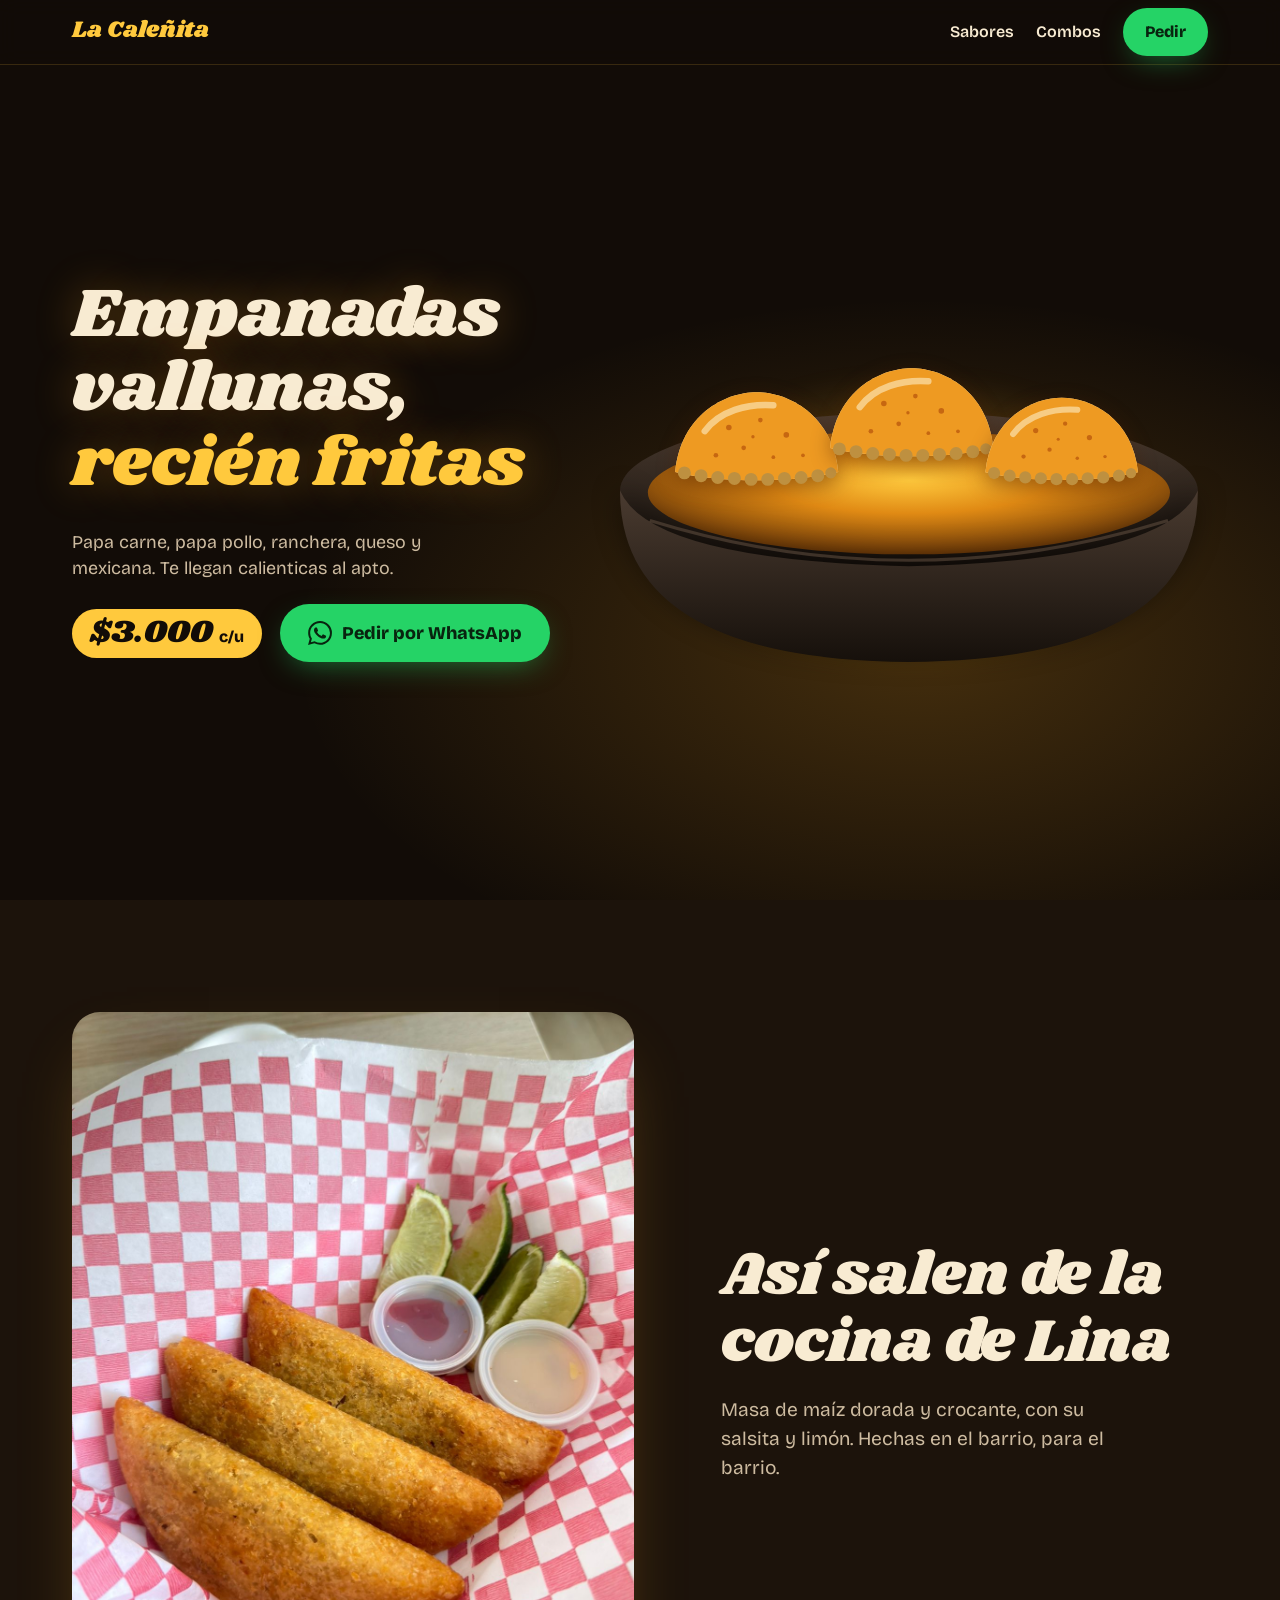
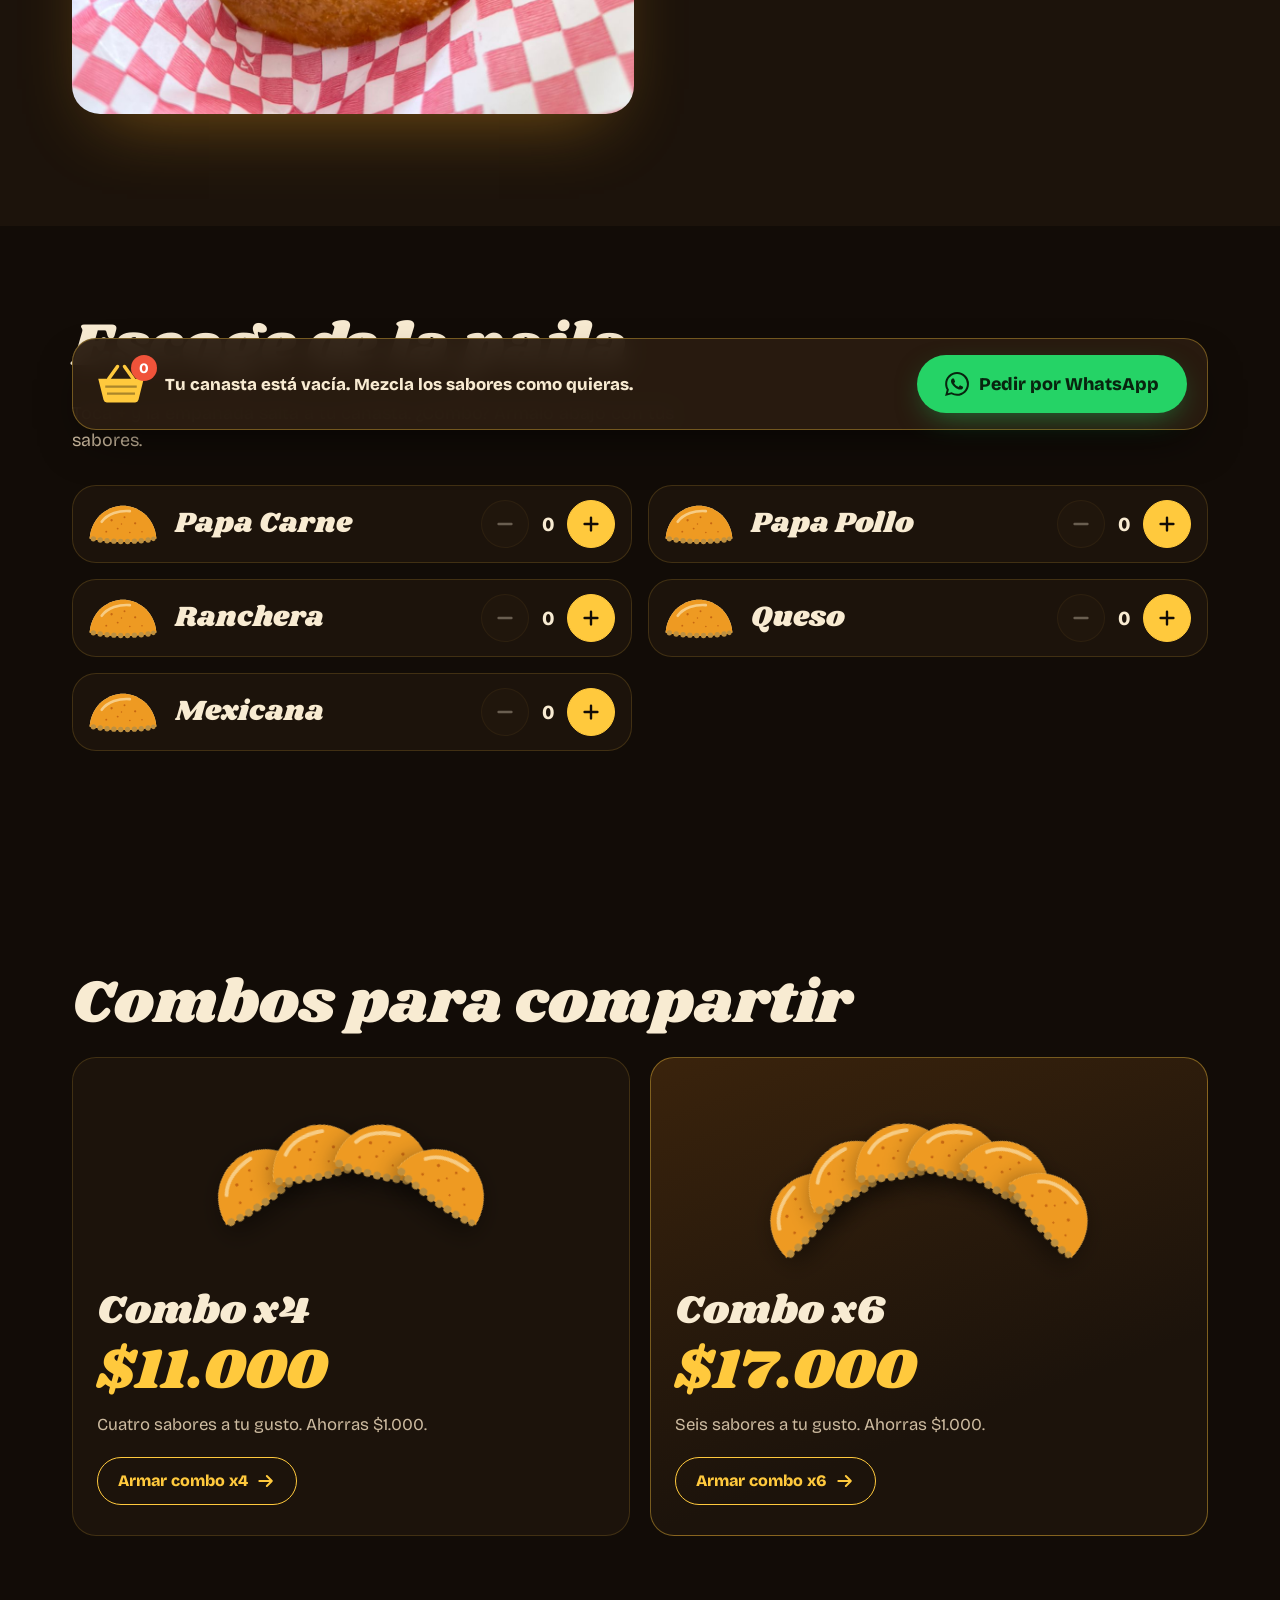
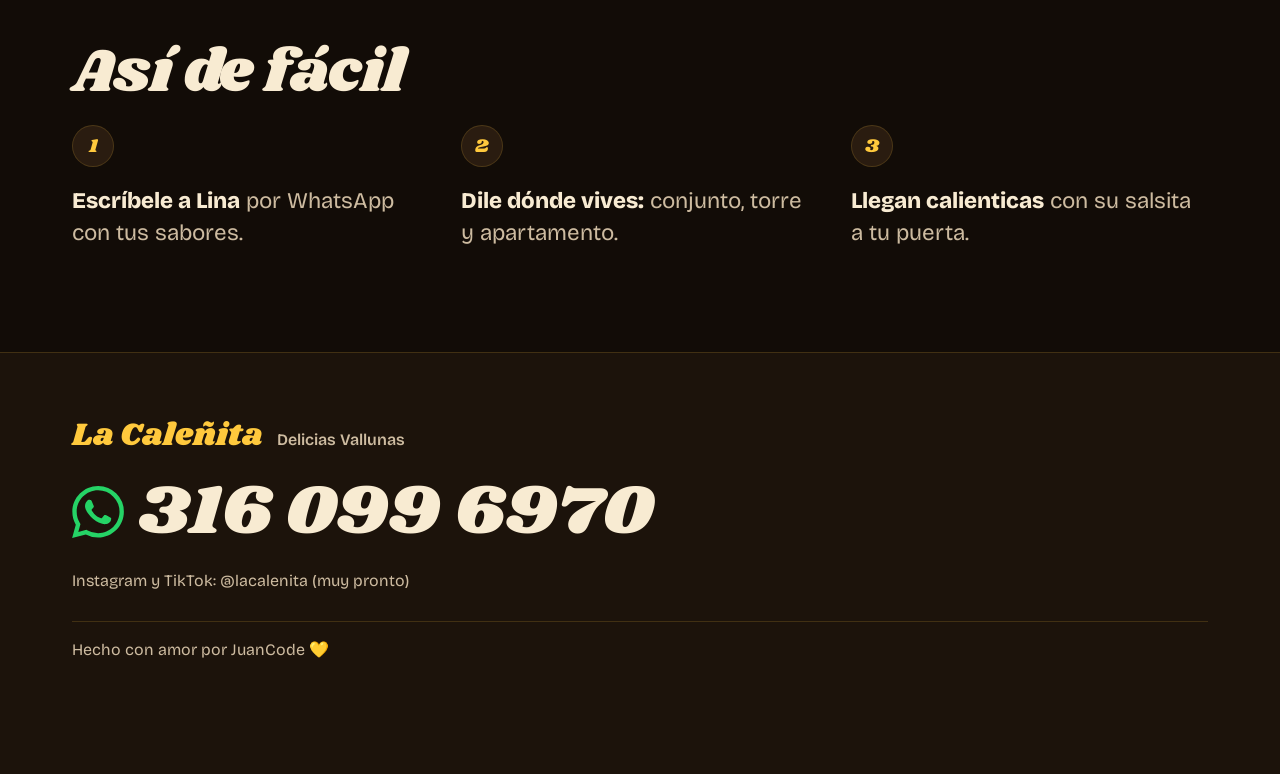
==== commit bc5e976d: "Armar combos con sus sabores desde la landing Tocar un combo abre un armador con 4 o 6 puestos: cada" ====
--- a/index.html
+++ b/index.html
@@ -100,7 +100,7 @@
     <section class="sabores-sec" id="menu" aria-labelledby="saboresTitulo">
       <div class="marco">
         <h2 class="sec-titulo" id="saboresTitulo">Escoge de la paila</h2>
-        <p class="sec-ayuda">Toca <strong>+</strong> y la empanada salta a tu canasta. Te armamos el mensaje para Lina.</p>
+        <p class="sec-ayuda">Toca <strong>+</strong> y la empanada salta a tu canasta. ¿Combo? Ármalo abajo con tus sabores.</p>
 
         <ul class="sabores" id="sabores">
           <li class="sabor" data-sabor="Papa Carne">
@@ -157,6 +157,7 @@
           </div>
           <div class="canasta-texto">
             <p class="pedido-resumen" id="pedidoResumen" aria-live="polite">Tu canasta está vacía. Mezcla los sabores como quieras.</p>
+            <ul class="canasta-combos" id="canastaCombos"></ul>
             <p class="pedido-pista" id="pedidoPista" hidden></p>
           </div>
           <a href="https://wa.me/573160996970?text=Hola%20Cale%C3%B1ita,%20quiero%20pedir%20empanadas"
@@ -173,24 +174,37 @@
       <div class="marco">
         <h2 class="sec-titulo" id="combosTitulo">Combos para compartir</h2>
         <div class="combos">
-          <a class="combo" aria-label="Pedir combo x4 por WhatsApp" href="https://wa.me/573160996970?text=Hola%20Cale%C3%B1ita,%20quiero%20un%20combo%20x4%20de%20empanadas.%20Los%20sabores%20son:" target="_blank" rel="noopener">
-            <div class="abanico abanico-4" aria-hidden="true">
+          <button type="button" class="combo" data-combo="4" aria-expanded="false" aria-controls="armador">
+            <span class="abanico abanico-4" aria-hidden="true">
               <span data-empanada></span><span data-empanada></span><span data-empanada></span><span data-empanada></span>
-            </div>
-            <p class="combo-n">Combo x4</p>
-            <p class="combo-precio">$11.000</p>
-            <p class="combo-detalle">Cuatro sabores a tu gusto. Ahorras $1.000.</p>
-            <p class="combo-pedir">Pedir combo x4 <svg viewBox="0 0 24 24" aria-hidden="true"><use href="#icono-flecha"/></svg></p>
-          </a>
-          <a class="combo combo-grande" aria-label="Pedir combo x6 por WhatsApp" href="https://wa.me/573160996970?text=Hola%20Cale%C3%B1ita,%20quiero%20un%20combo%20x6%20de%20empanadas.%20Los%20sabores%20son:" target="_blank" rel="noopener">
-            <div class="abanico abanico-6" aria-hidden="true">
+            </span>
+            <span class="combo-n">Combo x4</span>
+            <span class="combo-precio">$11.000</span>
+            <span class="combo-detalle">Cuatro sabores a tu gusto. Ahorras $1.000.</span>
+            <span class="combo-pedir">Armar combo x4 <svg viewBox="0 0 24 24" aria-hidden="true"><use href="#icono-flecha"/></svg></span>
+          </button>
+          <button type="button" class="combo combo-grande" data-combo="6" aria-expanded="false" aria-controls="armador">
+            <span class="abanico abanico-6" aria-hidden="true">
               <span data-empanada></span><span data-empanada></span><span data-empanada></span><span data-empanada></span><span data-empanada></span><span data-empanada></span>
-            </div>
-            <p class="combo-n">Combo x6</p>
-            <p class="combo-precio">$17.000</p>
-            <p class="combo-detalle">Seis sabores a tu gusto. Ahorras $1.000.</p>
-            <p class="combo-pedir">Pedir combo x6 <svg viewBox="0 0 24 24" aria-hidden="true"><use href="#icono-flecha"/></svg></p>
-          </a>
+            </span>
+            <span class="combo-n">Combo x6</span>
+            <span class="combo-precio">$17.000</span>
+            <span class="combo-detalle">Seis sabores a tu gusto. Ahorras $1.000.</span>
+            <span class="combo-pedir">Armar combo x6 <svg viewBox="0 0 24 24" aria-hidden="true"><use href="#icono-flecha"/></svg></span>
+          </button>
+        </div>
+
+        <div class="armador" id="armador" role="region" aria-labelledby="armadorTitulo" hidden>
+          <div class="armador-cabeza">
+            <h3 class="armador-titulo" id="armadorTitulo">Arma tu combo</h3>
+            <p class="armador-cuenta" id="armadorCuenta" aria-live="polite"></p>
+            <button type="button" class="armador-cerrar" id="armadorCerrar" aria-label="Cerrar el armador de combo">
+              <svg viewBox="0 0 24 24" aria-hidden="true"><use href="#icono-cerrar"/></svg>
+            </button>
+          </div>
+          <div class="armador-puestos" id="armadorPuestos" aria-hidden="true"></div>
+          <ul class="armador-sabores" id="armadorSabores"></ul>
+          <button type="button" class="btn-armar" id="armadorAgregar" disabled>Agregar combo a la canasta</button>
         </div>
       </div>
     </section>
@@ -261,6 +275,9 @@
     <symbol id="icono-flecha" viewBox="0 0 24 24">
       <path d="M4 12h15M13 6l6 6-6 6" fill="none" stroke="currentColor" stroke-width="2.4" stroke-linecap="round" stroke-linejoin="round"/>
     </symbol>
+    <symbol id="icono-cerrar" viewBox="0 0 24 24">
+      <path d="M6 6l12 12M18 6 6 18" fill="none" stroke="currentColor" stroke-width="2.6" stroke-linecap="round"/>
+    </symbol>
     <symbol id="icono-canasta" viewBox="0 0 64 48">
       <path d="M6 18h52l-6 24a4 4 0 0 1-4 3H16a4 4 0 0 1-4-3z" fill="currentColor"/>
       <path d="M18 18 28 4M46 18 36 4" fill="none" stroke="currentColor" stroke-width="4" stroke-linecap="round"/>
--- a/css/landing.css
+++ b/css/landing.css
@@ -400,6 +400,10 @@
   overflow: hidden;
   transition: transform 0.35s var(--ease-salida), border-color 0.3s;
 }
+.combo { width: 100%; text-align: left; font: inherit; cursor: pointer; }
+.combo > span { display: block; }
+.combo > .combo-pedir { display: inline-flex; }
+.combo[aria-expanded="true"] { border-color: var(--dorado); box-shadow: 0 0 0 1px var(--dorado), 0 24px 60px -30px rgba(255, 201, 61, 0.5); }
 .combo-grande { background: linear-gradient(160deg, #3A230C, var(--noche-2) 70%); border-color: rgba(255, 201, 61, 0.4); }
 .combo p { margin: 0; }
 .abanico { position: relative; width: 100%; height: 190px; margin-bottom: 12px; }
@@ -451,6 +455,133 @@
   font-weight: 800;
 }
 .combo-pedir svg { width: 20px; height: 20px; transition: transform 0.25s var(--ease-salida); }
+
+/* ---------- Armador de combos ---------- */
+.armador {
+  margin-top: 16px;
+  padding: 22px 18px 24px;
+  border-radius: var(--r-sup);
+  background: var(--noche-2);
+  border: 1px solid rgba(255, 201, 61, 0.45);
+  display: grid;
+  gap: 20px;
+}
+.armador.abriendo { animation: aparecer 0.5s var(--ease-salida); }
+@media (min-width: 768px) { .armador { padding: 28px 32px 32px; } }
+.armador-cabeza { display: flex; align-items: center; gap: 12px 16px; flex-wrap: wrap; }
+.armador-titulo { margin: 0; font-family: var(--f-display); font-weight: 400; font-size: clamp(1.6rem, 4.6vw, 2.3rem); line-height: 1.15; padding-bottom: 2px; }
+.armador-cuenta {
+  margin: 0;
+  padding: 4px 14px;
+  border-radius: 999px;
+  background: var(--noche-3);
+  border: 1px solid var(--borde-suave);
+  font-weight: 800;
+  font-variant-numeric: tabular-nums;
+}
+.armador-cuenta.completo { background: var(--dorado); color: var(--noche); border-color: var(--dorado); }
+.armador-cerrar {
+  margin-left: auto;
+  width: 48px;
+  height: 48px;
+  display: grid;
+  place-items: center;
+  border-radius: 999px;
+  color: var(--crema);
+  background: var(--noche-3);
+  border: 1px solid var(--borde-suave);
+}
+.armador-cerrar svg { width: 22px; height: 22px; }
+
+/* Los puestos del combo: cada empanada escogida cae en su puesto y se dora */
+.armador-puestos { display: grid; grid-template-columns: repeat(var(--puestos, 4), minmax(0, 1fr)); gap: 8px; max-width: 640px; }
+.puesto {
+  display: grid;
+  justify-items: center;
+  gap: 4px;
+  min-width: 0;
+}
+.puesto-hueco {
+  width: 100%;
+  aspect-ratio: 200 / 120;
+  border-radius: 999px 999px 18px 18px;
+  border: 2px dashed rgba(255, 201, 61, 0.35);
+  display: grid;
+  place-items: center;
+}
+.puesto .empanada { width: 100%; }
+.puesto-nombre { font-size: 0.78rem; font-weight: 600; color: var(--crema-suave); text-align: center; line-height: 1.15; min-height: 2.3em; overflow-wrap: anywhere; }
+.puesto.lleno .puesto-hueco { border-color: transparent; }
+@media (prefers-reduced-motion: no-preference) {
+  .puesto.nuevo .empanada { animation: caer-puesto 0.55s var(--ease-rebote), freir-rapido 1.2s var(--ease-salida); }
+  .armador-puestos.completo .puesto { animation: menear 0.5s var(--ease-rebote); }
+  .armador-puestos.completo .puesto:nth-child(2) { animation-delay: 0.05s; }
+  .armador-puestos.completo .puesto:nth-child(3) { animation-delay: 0.1s; }
+  .armador-puestos.completo .puesto:nth-child(4) { animation-delay: 0.15s; }
+  .armador-puestos.completo .puesto:nth-child(5) { animation-delay: 0.2s; }
+  .armador-puestos.completo .puesto:nth-child(6) { animation-delay: 0.25s; }
+}
+@keyframes caer-puesto {
+  from { transform: translateY(-40px) rotate(-20deg) scale(0.6); opacity: 0; }
+  to   { transform: none; opacity: 1; }
+}
+@keyframes freir-rapido {
+  from { --d: 0; }
+  to   { --d: 1; }
+}
+
+.armador-sabores { list-style: none; margin: 0; padding: 0; display: grid; gap: 8px; }
+@media (min-width: 700px) { .armador-sabores { grid-template-columns: 1fr 1fr; column-gap: 16px; } }
+.armador-sabor {
+  display: flex;
+  align-items: center;
+  justify-content: space-between;
+  gap: 10px;
+  padding: 6px 6px 6px 18px;
+  border-radius: 999px;
+  background: var(--noche-3);
+  border: 1px solid var(--borde-suave);
+}
+.armador-sabor.escogido { border-color: rgba(255, 201, 61, 0.55); }
+.armador-sabor-nombre { font-weight: 800; font-size: 1.05rem; }
+.btn-armar {
+  justify-self: start;
+  min-height: 56px;
+  padding: 14px 26px;
+  border-radius: 999px;
+  background: var(--dorado);
+  color: var(--noche);
+  font-weight: 800;
+  font-size: 1.08rem;
+  transition: transform 0.25s var(--ease-rebote), opacity 0.2s;
+}
+.btn-armar:hover:not(:disabled) { transform: translateY(-2px) scale(1.02); }
+.btn-armar:active:not(:disabled) { transform: scale(0.97); }
+.btn-armar:disabled { opacity: 0.4; cursor: not-allowed; }
+@media (max-width: 480px) { .btn-armar { justify-self: stretch; } }
+
+/* Combos dentro de la canasta */
+.canasta-combos { list-style: none; margin: 6px 0 0; padding: 0; display: grid; gap: 6px; }
+.canasta-combos:empty { display: none; }
+.canasta-combo { display: grid; grid-template-columns: minmax(0, 1fr) auto; align-items: center; gap: 8px; font-size: 0.95rem; line-height: 1.3; color: var(--crema-suave); }
+.canasta-combo strong { color: var(--dorado); }
+.canasta-combo.recien { animation: resaltar 1.4s var(--ease-salida); border-radius: 8px; }
+.canasta-quitar {
+  flex: none;
+  width: 48px;
+  height: 48px;
+  margin: -8px 0;
+  display: grid;
+  place-items: center;
+  border-radius: 999px;
+  color: var(--crema-suave);
+}
+.canasta-quitar svg { width: 16px; height: 16px; }
+.canasta-quitar:hover { color: var(--aji); background: var(--noche-3); }
+@keyframes resaltar {
+  0%   { background: rgba(255, 201, 61, 0.35); }
+  100% { background: transparent; }
+}
 
 /* ---------- Así de fácil ---------- */
 .ruta { padding: 104px 0; }
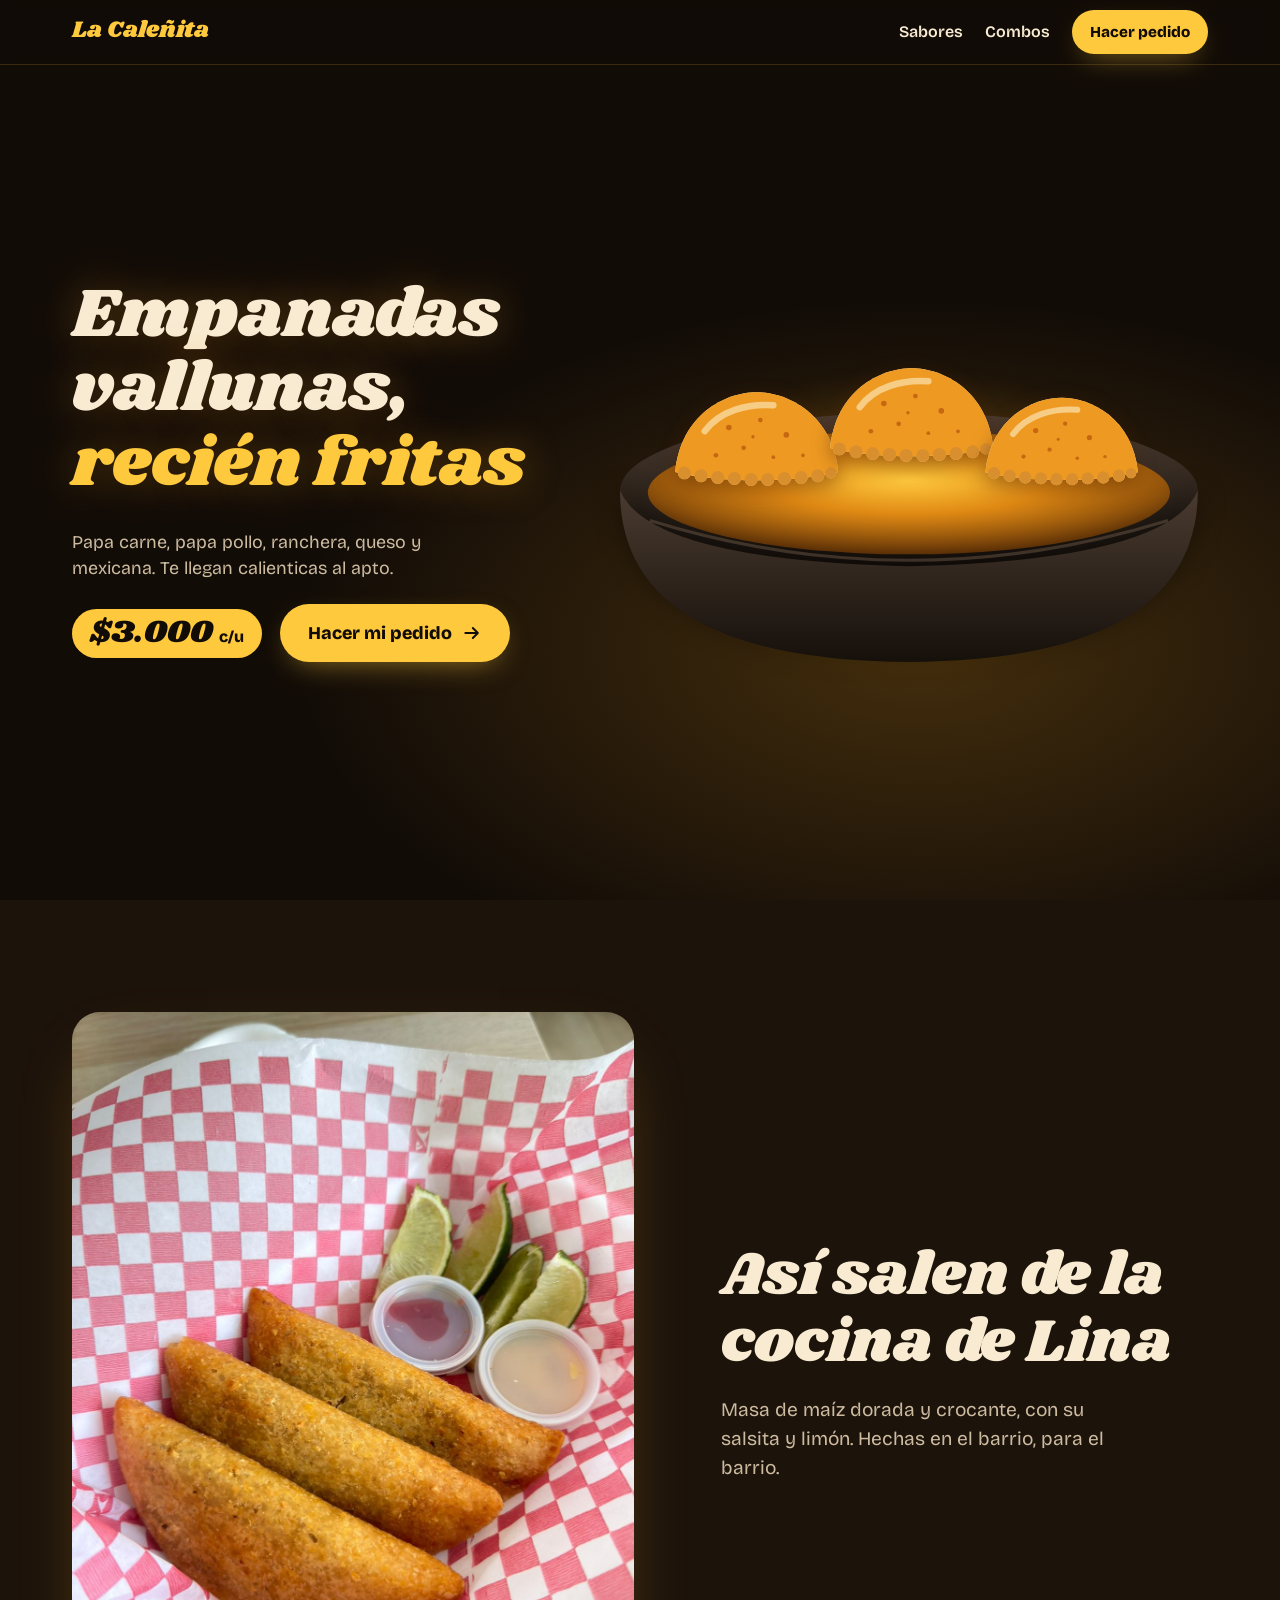
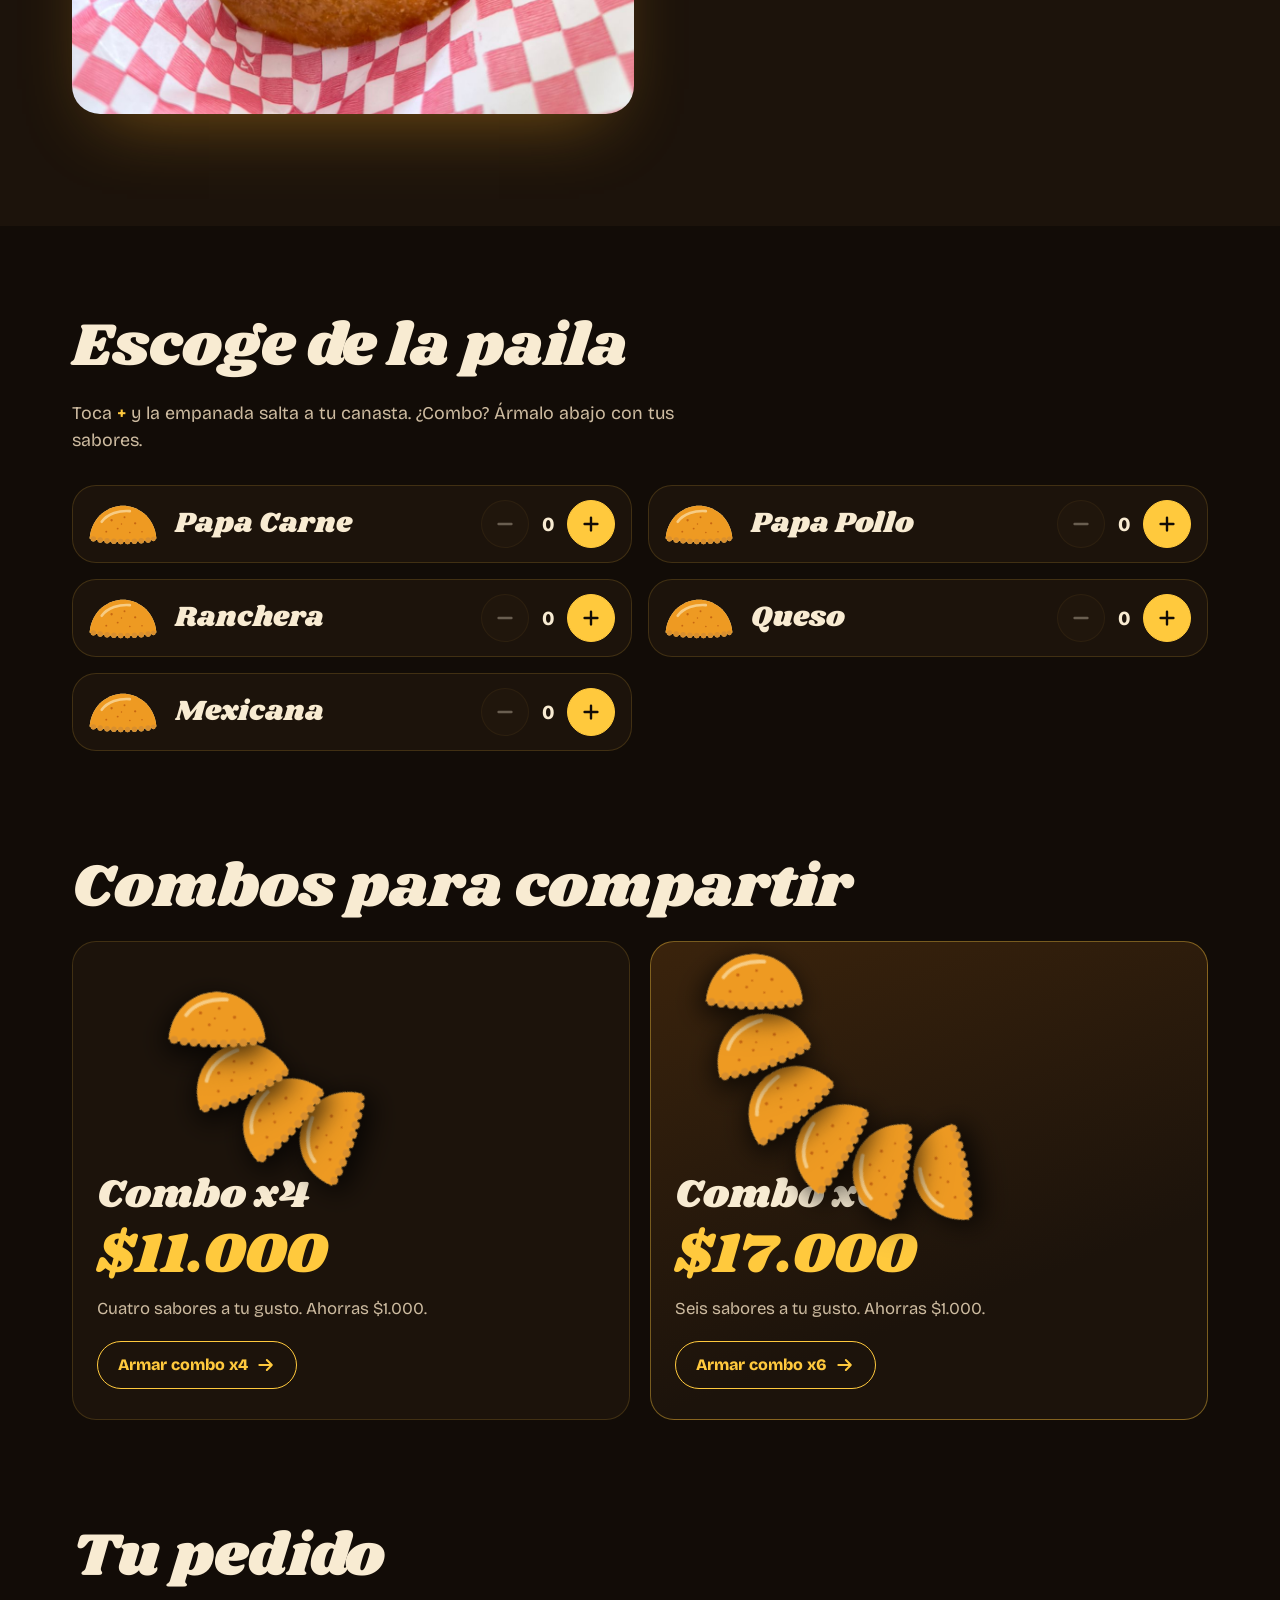
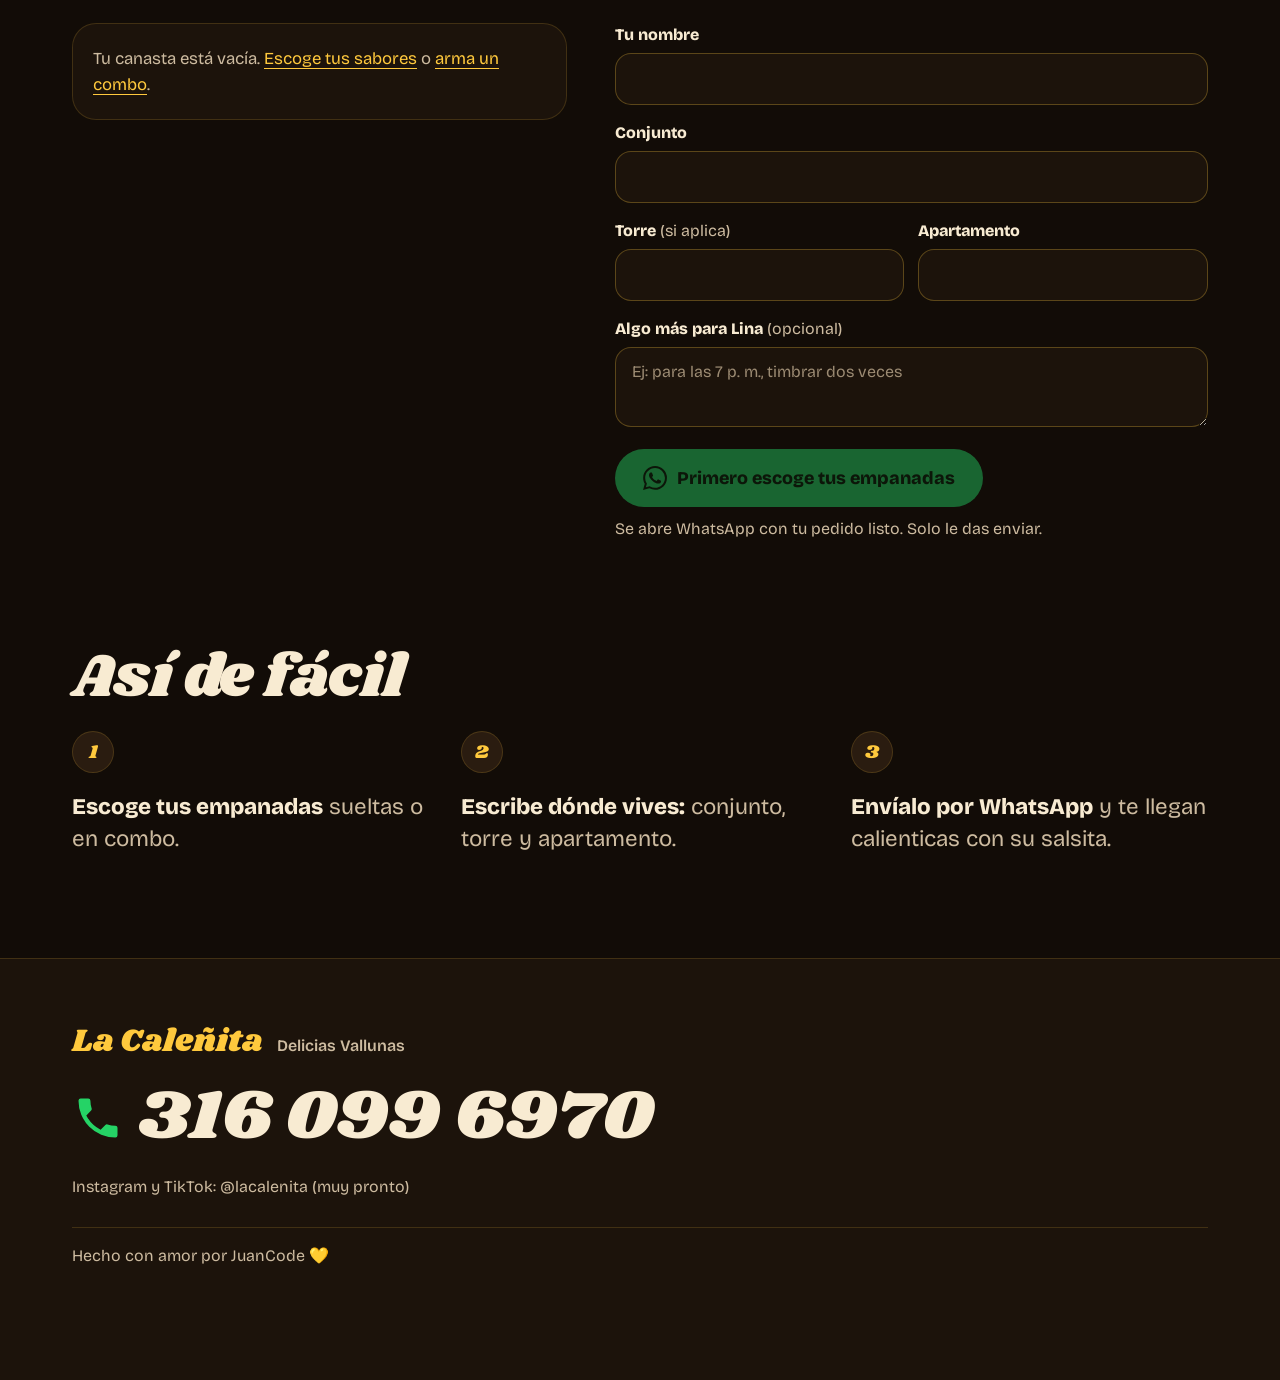
==== commit c53ba5bf: "Pedir desde un formulario y no con enlaces directos a WhatsApp Los botones de pedir abrian WhatsApp " ====
--- a/index.html
+++ b/index.html
@@ -23,7 +23,7 @@
       <nav class="nav-links" aria-label="Navegación principal">
         <a href="#menu">Sabores</a>
         <a href="#combos">Combos</a>
-        <a href="https://wa.me/573160996970?text=Hola%20Cale%C3%B1ita,%20quiero%20pedir%20empanadas" target="_blank" rel="noopener" class="btn-pedir btn-pedir-chico">Pedir</a>
+        <a href="#menu" class="btn-hacer btn-hacer-chico">Hacer pedido</a>
       </nav>
     </div>
   </header>
@@ -37,10 +37,9 @@
           <p class="hero-sub">Papa carne, papa pollo, ranchera, queso y mexicana. Te llegan calienticas al apto.</p>
           <div class="hero-accion">
             <p class="hero-precio"><strong>$3.000</strong> <span>c/u</span></p>
-            <a href="https://wa.me/573160996970?text=Hola%20Cale%C3%B1ita,%20quiero%20pedir%20empanadas"
-               target="_blank" rel="noopener" class="btn-pedir btn-pedir-grande">
-              <svg class="wa-icono" viewBox="0 0 24 24" aria-hidden="true"><use href="#icono-wa"/></svg>
-              Pedir por WhatsApp
+            <a href="#menu" class="btn-hacer btn-hacer-grande">
+              Hacer mi pedido
+              <svg viewBox="0 0 24 24" aria-hidden="true"><use href="#icono-flecha"/></svg>
             </a>
           </div>
         </div>
@@ -150,22 +149,6 @@
           </li>
         </ul>
 
-        <div class="canasta" id="pedido">
-          <div class="canasta-icono" id="canastaIcono" aria-hidden="true">
-            <svg viewBox="0 0 64 48"><use href="#icono-canasta"/></svg>
-            <span class="canasta-n" id="canastaN">0</span>
-          </div>
-          <div class="canasta-texto">
-            <p class="pedido-resumen" id="pedidoResumen" aria-live="polite">Tu canasta está vacía. Mezcla los sabores como quieras.</p>
-            <ul class="canasta-combos" id="canastaCombos"></ul>
-            <p class="pedido-pista" id="pedidoPista" hidden></p>
-          </div>
-          <a href="https://wa.me/573160996970?text=Hola%20Cale%C3%B1ita,%20quiero%20pedir%20empanadas"
-             target="_blank" rel="noopener" class="btn-pedir btn-pedir-grande" id="pedidoBtn">
-            <svg class="wa-icono" viewBox="0 0 24 24" aria-hidden="true"><use href="#icono-wa"/></svg>
-            <span id="pedidoBtnTexto">Pedir por WhatsApp</span>
-          </a>
-        </div>
       </div>
     </section>
 
@@ -209,14 +192,61 @@
       </div>
     </section>
 
+    <!-- ============ TU PEDIDO: resumen + datos + WhatsApp ============ -->
+    <section class="final" id="finalizar" aria-labelledby="finalTitulo">
+      <div class="marco final-inner">
+        <h2 class="sec-titulo" id="finalTitulo">Tu pedido</h2>
+
+        <div class="final-resumen">
+          <ul class="final-lista" id="finalLista"></ul>
+          <p class="final-vacio" id="finalVacio">Tu canasta está vacía. <a href="#menu">Escoge tus sabores</a> o <a href="#combos">arma un combo</a>.</p>
+          <p class="final-total" id="finalTotal" hidden></p>
+          <p class="pedido-pista" id="pedidoPista" hidden></p>
+        </div>
+
+        <form class="final-form" id="formPedido" novalidate>
+          <div class="campo campo-ancho">
+            <label for="cNombre">Tu nombre</label>
+            <input id="cNombre" name="nombre" type="text" autocomplete="name" required>
+            <p class="campo-error" id="cNombreError" hidden>Escribe tu nombre para que Lina sepa de quién es.</p>
+          </div>
+          <div class="campo campo-ancho">
+            <label for="cConjunto">Conjunto</label>
+            <input id="cConjunto" name="conjunto" type="text" autocomplete="address-line1" required>
+            <p class="campo-error" id="cConjuntoError" hidden>Escribe el nombre del conjunto.</p>
+          </div>
+          <div class="campo">
+            <label for="cTorre">Torre <span class="campo-opcional">(si aplica)</span></label>
+            <input id="cTorre" name="torre" type="text" inputmode="numeric" autocomplete="address-line2">
+          </div>
+          <div class="campo">
+            <label for="cApto">Apartamento</label>
+            <input id="cApto" name="apto" type="text" inputmode="numeric" required>
+            <p class="campo-error" id="cAptoError" hidden>Escribe el número de apartamento.</p>
+          </div>
+          <div class="campo campo-ancho">
+            <label for="cNotas">Algo más para Lina <span class="campo-opcional">(opcional)</span></label>
+            <textarea id="cNotas" name="notas" rows="2" placeholder="Ej: para las 7 p. m., timbrar dos veces"></textarea>
+          </div>
+          <div class="final-enviar campo-ancho">
+            <button type="submit" class="btn-pedir btn-pedir-grande" id="btnEnviar">
+              <svg class="wa-icono" viewBox="0 0 24 24" aria-hidden="true"><use href="#icono-wa"/></svg>
+              <span id="btnEnviarTexto">Enviar pedido por WhatsApp</span>
+            </button>
+            <p class="final-ayuda" id="finalAyuda" aria-live="polite">Se abre WhatsApp con tu pedido listo. Solo le das enviar.</p>
+          </div>
+        </form>
+      </div>
+    </section>
+
     <!-- ============ CÓMO PEDIR ============ -->
     <section class="ruta" id="como-pedir" aria-labelledby="rutaTitulo">
       <div class="marco">
         <h2 class="sec-titulo" id="rutaTitulo">Así de fácil</h2>
         <ol class="ruta-pasos">
-          <li><strong>Escríbele a Lina</strong> por WhatsApp con tus sabores.</li>
-          <li><strong>Dile dónde vives:</strong> conjunto, torre y apartamento.</li>
-          <li><strong>Llegan calienticas</strong> con su salsita a tu puerta.</li>
+          <li><strong>Escoge tus empanadas</strong> sueltas o en combo.</li>
+          <li><strong>Escribe dónde vives:</strong> conjunto, torre y apartamento.</li>
+          <li><strong>Envíalo por WhatsApp</strong> y te llegan calienticas con su salsita.</li>
         </ol>
       </div>
     </section>
@@ -226,8 +256,8 @@
   <footer class="pie">
     <div class="marco pie-inner">
       <p class="pie-marca">La Caleñita <span>Delicias Vallunas</span></p>
-      <a href="https://wa.me/573160996970" target="_blank" rel="noopener" class="pie-tel" aria-label="Pedidos por WhatsApp al 316 099 6970">
-        <svg viewBox="0 0 24 24" aria-hidden="true"><use href="#icono-wa"/></svg>
+      <a href="tel:+573160996970" class="pie-tel" aria-label="Llamar a La Caleñita al 316 099 6970">
+        <svg viewBox="0 0 24 24" aria-hidden="true"><use href="#icono-tel"/></svg>
         <strong>316 099 6970</strong>
       </a>
       <p class="pie-redes">Instagram y TikTok: @lacalenita (muy pronto)</p>
@@ -235,30 +265,34 @@
     </div>
   </footer>
 
-  <!-- ============ WHATSAPP FLOTANTE ============ -->
-  <a href="https://wa.me/573160996970?text=Hola%20Cale%C3%B1ita,%20quiero%20pedir%20empanadas"
-     target="_blank" rel="noopener" class="wa-flotante oculto" aria-label="Pedir por WhatsApp" id="waFlotante">
-    <svg viewBox="0 0 24 24" width="30" height="30" aria-hidden="true"><use href="#icono-wa"/></svg>
-  </a>
+  <!-- ============ CANASTA: aparece al escoger la primera empanada ============ -->
+  <div class="canasta" id="pedido" hidden>
+    <div class="canasta-icono" id="canastaIcono" aria-hidden="true">
+      <svg viewBox="0 0 64 48"><use href="#icono-canasta"/></svg>
+      <span class="canasta-n" id="canastaN">0</span>
+    </div>
+    <p class="pedido-resumen" id="pedidoResumen" aria-live="polite"></p>
+    <a href="#finalizar" class="btn-hacer" id="btnContinuar">
+      Continuar
+      <svg viewBox="0 0 24 24" aria-hidden="true"><use href="#icono-flecha"/></svg>
+    </a>
+  </div>
 
   <!-- Empanada ilustrada: landing.js la copia en cada [data-empanada] -->
   <template id="plantillaEmpanada">
-    <svg class="empanada" viewBox="0 0 200 120" aria-hidden="true">
-      <path class="masa masa-cruda" d="M12 96 C 18 34, 66 10, 100 10 C 134 10, 182 34, 188 96 C 140 108, 60 108, 12 96 Z"/>
-      <path class="masa masa-dorada" d="M12 96 C 18 34, 66 10, 100 10 C 134 10, 182 34, 188 96 C 140 108, 60 108, 12 96 Z"/>
-      <path class="brillo" d="M44 52 C 60 30, 90 22, 118 24" fill="none" stroke-width="7" stroke-linecap="round"/>
-      <g class="grumos">
-        <circle cx="70" cy="48" r="3"/><circle cx="104" cy="40" r="2.5"/><circle cx="132" cy="56" r="3"/>
-        <circle cx="86" cy="70" r="2.5"/><circle cx="150" cy="78" r="2"/><circle cx="56" cy="78" r="2.5"/>
-        <circle cx="118" cy="80" r="2"/><circle cx="96" cy="58" r="1.8"/>
-      </g>
-      <g class="repulgue">
-        <circle cx="22" cy="97" r="7"/><circle cx="40" cy="100" r="7"/><circle cx="58" cy="102" r="7"/>
-        <circle cx="76" cy="103" r="7"/><circle cx="94" cy="104" r="7"/><circle cx="112" cy="104" r="7"/>
-        <circle cx="130" cy="103" r="7"/><circle cx="148" cy="102" r="7"/><circle cx="166" cy="100" r="7"/>
-        <circle cx="180" cy="97" r="6"/>
-      </g>
-    </svg>
+    <span class="empanada" aria-hidden="true">
+      <svg class="emp-capa emp-cruda" viewBox="0 0 200 120">
+        <path class="masa" d="M12 96 C 18 34, 66 10, 100 10 C 134 10, 182 34, 188 96 C 140 108, 60 108, 12 96 Z"/>
+        <path class="brillo" d="M44 52 C 60 30, 90 22, 118 24" fill="none" stroke-width="7" stroke-linecap="round"/>
+        <g class="repulgue"><circle cx="22" cy="97" r="7"/><circle cx="40" cy="100" r="7"/><circle cx="58" cy="102" r="7"/><circle cx="76" cy="103" r="7"/><circle cx="94" cy="104" r="7"/><circle cx="112" cy="104" r="7"/><circle cx="130" cy="103" r="7"/><circle cx="148" cy="102" r="7"/><circle cx="166" cy="100" r="7"/><circle cx="180" cy="97" r="6"/></g>
+      </svg>
+      <svg class="emp-capa emp-dorada" viewBox="0 0 200 120">
+        <path class="masa" d="M12 96 C 18 34, 66 10, 100 10 C 134 10, 182 34, 188 96 C 140 108, 60 108, 12 96 Z"/>
+        <path class="brillo" d="M44 52 C 60 30, 90 22, 118 24" fill="none" stroke-width="7" stroke-linecap="round"/>
+        <g class="grumos"><circle cx="70" cy="48" r="3"/><circle cx="104" cy="40" r="2.5"/><circle cx="132" cy="56" r="3"/><circle cx="86" cy="70" r="2.5"/><circle cx="150" cy="78" r="2"/><circle cx="56" cy="78" r="2.5"/><circle cx="118" cy="80" r="2"/><circle cx="96" cy="58" r="1.8"/></g>
+        <g class="repulgue"><circle cx="22" cy="97" r="7"/><circle cx="40" cy="100" r="7"/><circle cx="58" cy="102" r="7"/><circle cx="76" cy="103" r="7"/><circle cx="94" cy="104" r="7"/><circle cx="112" cy="104" r="7"/><circle cx="130" cy="103" r="7"/><circle cx="148" cy="102" r="7"/><circle cx="166" cy="100" r="7"/><circle cx="180" cy="97" r="6"/></g>
+      </svg>
+    </span>
   </template>
 
   <!-- Íconos -->
@@ -275,6 +309,9 @@
     <symbol id="icono-flecha" viewBox="0 0 24 24">
       <path d="M4 12h15M13 6l6 6-6 6" fill="none" stroke="currentColor" stroke-width="2.4" stroke-linecap="round" stroke-linejoin="round"/>
     </symbol>
+    <symbol id="icono-tel" viewBox="0 0 24 24">
+      <path fill="currentColor" d="M6.6 10.8a15.1 15.1 0 0 0 6.6 6.6l2.2-2.2a1 1 0 0 1 1-.25 11.4 11.4 0 0 0 3.6.57 1 1 0 0 1 1 1V20a1 1 0 0 1-1 1A17 17 0 0 1 3 4a1 1 0 0 1 1-1h3.5a1 1 0 0 1 1 1c0 1.25.2 2.45.57 3.57a1 1 0 0 1-.25 1z"/>
+    </symbol>
     <symbol id="icono-cerrar" viewBox="0 0 24 24">
       <path d="M6 6l12 12M18 6 6 18" fill="none" stroke="currentColor" stroke-width="2.6" stroke-linecap="round"/>
     </symbol>
--- a/css/landing.css
+++ b/css/landing.css
@@ -68,6 +68,32 @@
 .btn-pedir:active { transform: translateY(1px) scale(0.98); }
 .btn-pedir-grande { min-height: 58px; padding: 14px 28px; font-size: 1.12rem; }
 .wa-icono { width: 24px; height: 24px; flex: none; }
+.btn-pedir:disabled { opacity: 0.45; cursor: not-allowed; transform: none; box-shadow: none; }
+
+/* Hacer pedido: lleva a escoger. El verde queda solo para el envío final por WhatsApp. */
+.btn-hacer {
+  display: inline-flex;
+  align-items: center;
+  justify-content: center;
+  gap: 10px;
+  min-height: 48px;
+  padding: 10px 22px;
+  border-radius: 999px;
+  background: var(--dorado);
+  color: var(--noche);
+  font-weight: 800;
+  font-size: 1rem;
+  text-decoration: none;
+  white-space: nowrap;
+  box-shadow: 0 10px 30px -12px rgba(255, 201, 61, 0.6);
+  transition: transform 0.25s var(--ease-rebote), box-shadow 0.25s var(--ease-salida);
+}
+.btn-hacer svg { width: 20px; height: 20px; flex: none; transition: transform 0.25s var(--ease-salida); }
+.btn-hacer:hover { transform: translateY(-2px) scale(1.02); }
+.btn-hacer:hover svg { transform: translateX(3px); }
+.btn-hacer:active { transform: translateY(1px) scale(0.98); }
+.btn-hacer-chico { min-height: 44px; padding: 8px 18px; font-size: 0.95rem; }
+.btn-hacer-grande { min-height: 58px; padding: 14px 28px; font-size: 1.12rem; }
 
 /* ---------- Nav ---------- */
 .nav {
@@ -82,7 +108,7 @@
 .nav-inner { display: flex; align-items: center; justify-content: space-between; min-height: 64px; gap: 12px; }
 .nav-marca { font-family: var(--f-display); font-size: 1.45rem; color: var(--dorado); text-decoration: none; line-height: 1.2; padding-bottom: 2px; }
 .nav-links { display: flex; align-items: center; gap: 22px; }
-.nav-links a:not(.btn-pedir) {
+.nav-links a:not(.btn-hacer) {
   color: var(--crema);
   font-weight: 600;
   text-decoration: underline;
@@ -91,8 +117,8 @@
   text-decoration-color: transparent;
   transition: text-decoration-color 0.2s;
 }
-.nav-links a:not(.btn-pedir):hover { text-decoration-color: var(--dorado); }
-@media (max-width: 480px) { .nav-links a:not(.btn-pedir) { display: none; } }
+.nav-links a:not(.btn-hacer):hover { text-decoration-color: var(--dorado); }
+@media (max-width: 480px) { .nav-links a:not(.btn-hacer) { display: none; } }
 
 /* ---------- Hero ---------- */
 .hero {
@@ -235,14 +261,16 @@
 .vapor span:nth-child(3) { left: 46%; }
 .vapor span:nth-child(4) { left: 66%; }
 
-/* ---------- Empanada ilustrada ---------- */
-.empanada { display: block; width: 100%; height: auto; overflow: visible; }
-.empanada .masa-cruda { fill: #F4E1A6; }
-.empanada .masa-dorada { fill: #EE9A22; opacity: var(--d); }
-.empanada .grumos circle { fill: #B9560C; }
-.empanada .grumos { opacity: calc(var(--d) * 0.75); }
-.empanada .repulgue circle { fill: #E8B04E; }
-.empanada .repulgue { filter: brightness(calc(1 - var(--d) * 0.18)); }
+/* ---------- Empanada ilustrada ----------
+   Dos capas: cruda debajo, dorada encima. Freír = subir la opacidad de la capa dorada. */
+.empanada { position: relative; display: block; width: 100%; aspect-ratio: 200 / 120; }
+.emp-capa { position: absolute; inset: 0; width: 100%; height: 100%; overflow: visible; }
+.emp-cruda .masa { fill: #F4E1A6; }
+.emp-cruda .repulgue circle { fill: #EBC874; }
+.emp-dorada { opacity: var(--d); }
+.emp-dorada .masa { fill: #EE9A22; }
+.emp-dorada .grumos circle { fill: #B9560C; opacity: 0.75; }
+.emp-dorada .repulgue circle { fill: #D98F2E; }
 .empanada .brillo { stroke: rgba(255, 246, 214, 0.55); }
 
 /* ---------- Plato: la foto real ---------- */
@@ -294,7 +322,6 @@
 .sabores { list-style: none; margin: 0; padding: 0; display: grid; gap: 12px; }
 @media (min-width: 900px) { .sabores { grid-template-columns: 1fr 1fr; gap: 16px; } }
 .sabor {
-  --d: 0;
   display: grid;
   grid-template-columns: 76px minmax(0, 1fr) auto;
   align-items: center;
@@ -303,9 +330,11 @@
   border-radius: var(--r-sup);
   background: var(--noche-2);
   border: 1px solid var(--borde-suave);
-  transition: --d 1.4s var(--ease-salida), background-color 0.3s, border-color 0.3s;
-}
-.sabor.dorada { --d: 1; }
+  transition: background-color 0.3s, border-color 0.3s;
+}
+/* Cada sabor entra crudo y se dora al aparecer (opacidad directa: funciona en todo navegador) */
+.sabor .emp-dorada { opacity: 0; transition: opacity 1.4s var(--ease-salida) var(--retraso, 0s); }
+.sabor.dorada .emp-dorada { opacity: 1; }
 .sabor.escogido { background: var(--noche-3); border-color: rgba(255, 201, 61, 0.5); }
 .sabor-dibujo { display: block; width: 76px; }
 .sabor-nombre { font-family: var(--f-display); font-size: clamp(1.35rem, 4.6vw, 1.8rem); line-height: 1.15; padding-bottom: 2px; }
@@ -335,29 +364,31 @@
   .sabor-control { gap: 2px; }
 }
 
-/* Canasta: se pega abajo mientras escoges */
+/* Canasta: barra fija abajo que aparece con la primera empanada */
 .canasta {
-  position: sticky;
+  position: fixed;
+  left: 12px;
+  right: 12px;
   bottom: 12px;
-  z-index: 50;
-  display: grid;
-  grid-template-columns: auto minmax(0, 1fr);
+  z-index: 300;
+  max-width: 720px;
+  margin: 0 auto;
+  display: grid;
+  grid-template-columns: auto minmax(0, 1fr) auto;
   align-items: center;
-  gap: 12px 16px;
-  margin: 24px 0 0;
-  padding: 14px 16px;
+  gap: 14px;
+  padding: 12px 12px 12px 16px;
   border-radius: var(--r-sup);
-  background: rgba(42, 28, 16, 0.94);
+  background: rgba(42, 28, 16, 0.95);
   backdrop-filter: blur(12px);
   -webkit-backdrop-filter: blur(12px);
-  border: 1px solid rgba(255, 201, 61, 0.35);
-  box-shadow: 0 20px 50px -20px rgba(0, 0, 0, 0.8);
-}
-.canasta .btn-pedir { grid-column: 1 / -1; }
-@media (min-width: 768px) {
-  .canasta { grid-template-columns: auto minmax(0, 1fr) auto; padding: 16px 20px; }
-  .canasta .btn-pedir { grid-column: auto; }
-}
+  border: 1px solid rgba(255, 201, 61, 0.4);
+  box-shadow: 0 20px 50px -16px rgba(0, 0, 0, 0.85);
+  transition: transform 0.4s var(--ease-salida), opacity 0.3s;
+}
+.canasta[hidden] { display: grid !important; transform: translateY(140%); opacity: 0; pointer-events: none; visibility: hidden; }
+.canasta.escondida { transform: translateY(140%); opacity: 0; pointer-events: none; }
+.landing.con-canasta .pie { padding-bottom: 140px; }
 .canasta-icono { position: relative; width: 56px; color: var(--dorado); }
 .canasta-icono svg { width: 56px; height: 42px; display: block; }
 .canasta-icono.salto { animation: rebote-canasta 0.45s var(--ease-rebote); }
@@ -382,7 +413,7 @@
 .pedido-pista strong { color: var(--dorado); }
 
 /* Empanada que vuela a la canasta (la crea landing.js) */
-.voladora { position: fixed; z-index: 400; pointer-events: none; --d: 1; }
+.voladora { position: fixed; z-index: 400; pointer-events: none; }
 
 /* ---------- Combos ---------- */
 .combos-sec { padding: 104px 0 0; }
@@ -513,7 +544,8 @@
 .puesto-nombre { font-size: 0.78rem; font-weight: 600; color: var(--crema-suave); text-align: center; line-height: 1.15; min-height: 2.3em; overflow-wrap: anywhere; }
 .puesto.lleno .puesto-hueco { border-color: transparent; }
 @media (prefers-reduced-motion: no-preference) {
-  .puesto.nuevo .empanada { animation: caer-puesto 0.55s var(--ease-rebote), freir-rapido 1.2s var(--ease-salida); }
+  .puesto.nuevo .empanada { animation: caer-puesto 0.55s var(--ease-rebote); }
+  .puesto.nuevo .emp-dorada { animation: freir-rapido 1.2s var(--ease-salida); }
   .armador-puestos.completo .puesto { animation: menear 0.5s var(--ease-rebote); }
   .armador-puestos.completo .puesto:nth-child(2) { animation-delay: 0.05s; }
   .armador-puestos.completo .puesto:nth-child(3) { animation-delay: 0.1s; }
@@ -526,8 +558,8 @@
   to   { transform: none; opacity: 1; }
 }
 @keyframes freir-rapido {
-  from { --d: 0; }
-  to   { --d: 1; }
+  from { opacity: 0; }
+  to   { opacity: 1; }
 }
 
 .armador-sabores { list-style: none; margin: 0; padding: 0; display: grid; gap: 8px; }
@@ -583,6 +615,76 @@
   100% { background: transparent; }
 }
 
+/* ---------- Tu pedido ---------- */
+.final { padding: 104px 0 0; }
+.final-inner { display: grid; gap: 28px; }
+@media (min-width: 900px) {
+  .final-inner { grid-template-columns: minmax(0, 5fr) minmax(0, 6fr); column-gap: 48px; align-items: start; }
+  .final-inner .sec-titulo { grid-column: 1 / -1; margin-bottom: 0; }
+}
+.final-resumen {
+  padding: 22px 20px;
+  border-radius: var(--r-sup);
+  background: var(--noche-2);
+  border: 1px solid var(--borde-suave);
+}
+@media (min-width: 900px) { .final-resumen { position: sticky; top: 88px; } }
+.final-lista { list-style: none; margin: 0; padding: 0; display: grid; gap: 10px; }
+.final-lista:empty { display: none; }
+.final-linea {
+  display: grid;
+  grid-template-columns: minmax(0, 1fr) auto auto;
+  align-items: center;
+  gap: 10px;
+  font-size: 1.05rem;
+  line-height: 1.35;
+}
+.final-linea strong { color: var(--dorado); }
+.final-linea .precio { font-weight: 800; font-variant-numeric: tabular-nums; }
+.final-linea.recien { animation: resaltar 1.4s var(--ease-salida); border-radius: 10px; }
+.final-vacio { margin: 0; color: var(--crema-suave); font-size: 1.05rem; }
+.final-vacio a, .pedido-pista a { color: var(--dorado); text-underline-offset: 4px; }
+.final-total {
+  margin: 16px 0 0;
+  padding-top: 14px;
+  border-top: 1px solid var(--borde-suave);
+  display: flex;
+  justify-content: space-between;
+  gap: 12px;
+  font-weight: 800;
+  font-size: 1.15rem;
+}
+.final-total strong { font-family: var(--f-display); font-weight: 400; font-size: 1.8rem; color: var(--dorado); line-height: 1.1; }
+.pedido-pista { margin: 12px 0 0; }
+
+.final-form { display: grid; grid-template-columns: 1fr 1fr; gap: 16px 14px; }
+.campo { display: grid; gap: 6px; align-content: start; }
+.campo-ancho { grid-column: 1 / -1; }
+.campo label { font-weight: 800; font-size: 1rem; }
+.campo-opcional { font-weight: 400; color: var(--crema-suave); }
+.campo input, .campo textarea {
+  width: 100%;
+  min-height: 52px;
+  padding: 12px 16px;
+  border-radius: 16px;
+  border: 1.5px solid rgba(255, 201, 61, 0.28);
+  background: var(--noche-2);
+  color: var(--crema);
+  font: inherit;
+  font-size: 16px;
+  transition: border-color 0.2s, box-shadow 0.2s;
+}
+.campo textarea { resize: vertical; min-height: 80px; }
+.campo input::placeholder, .campo textarea::placeholder { color: #9C8B73; }
+.campo input:focus, .campo textarea:focus { outline: none; border-color: var(--dorado); box-shadow: 0 0 0 3px rgba(255, 201, 61, 0.25); }
+.campo input[aria-invalid="true"] { border-color: var(--aji); }
+.campo-error { margin: 0; color: #FF8A73; font-size: 0.95rem; font-weight: 600; }
+.final-enviar { display: grid; gap: 10px; justify-items: start; margin-top: 6px; }
+.final-ayuda { margin: 0; color: var(--crema-suave); }
+@media (max-width: 480px) {
+  .final-enviar .btn-pedir { justify-self: stretch; }
+}
+
 /* ---------- Así de fácil ---------- */
 .ruta { padding: 104px 0; }
 .ruta-pasos { list-style: none; margin: 0; padding: 0; display: grid; gap: 22px; counter-reset: paso; }
@@ -629,25 +731,6 @@
 .pie-redes { margin: 0; color: var(--crema-suave); }
 .pie-credito { margin: 10px 0 0; padding-top: 16px; border-top: 1px solid var(--borde-suave); width: 100%; color: var(--crema-suave); }
 
-/* ---------- WhatsApp flotante ---------- */
-.wa-flotante {
-  position: fixed;
-  right: 16px;
-  bottom: 16px;
-  z-index: 500;
-  width: 60px;
-  height: 60px;
-  display: grid;
-  place-items: center;
-  border-radius: 999px;
-  background: var(--verde);
-  color: #08240F;
-  box-shadow: 0 12px 30px -8px rgba(37, 211, 102, 0.6);
-  transition: transform 0.3s var(--ease-rebote), opacity 0.25s;
-}
-.wa-flotante:hover { transform: scale(1.08); }
-.wa-flotante.oculto { opacity: 0; transform: translateY(16px) scale(0.8); pointer-events: none; }
-
 /* ---------- Revelado al hacer scroll (landing.js marca .js en <html>) ---------- */
 .js [data-revelar] { transition: opacity 0.8s var(--ease-salida), transform 0.8s var(--ease-salida); }
 .js [data-revelar]:not(.visible) { opacity: 0; transform: translateY(28px); }
@@ -659,8 +742,9 @@
 @media (prefers-reduced-motion: no-preference) {
   .paila-resplandor { animation: latir 3.2s ease-in-out infinite; }
   .frita { animation: freir 9s var(--ease-salida) infinite; }
-  .frita-2 { animation-delay: -3s; }
-  .frita-3 { animation-delay: -6s; }
+  .frita .emp-dorada { animation: dorar-en-paila 9s linear infinite; }
+  .frita-2, .frita-2 .emp-dorada { animation-delay: -3s; }
+  .frita-3, .frita-3 .emp-dorada { animation-delay: -6s; }
   .burbujas i { animation: burbuja 1.9s ease-in infinite; }
   .burbujas i:nth-child(2n) { animation-duration: 2.4s; animation-delay: -0.6s; }
   .burbujas i:nth-child(3n) { animation-duration: 1.6s; animation-delay: -1.1s; }
@@ -681,18 +765,24 @@
 
 /* La empanada se hunde, se dora, salta del aceite y vuelve a entrar cruda */
 @keyframes freir {
-  0%   { transform: translateY(42%) rotate(-3deg); --d: 0; }
+  0%   { transform: translateY(42%) rotate(-3deg); }
   12%  { transform: translateY(30%) rotate(2deg); }
   24%  { transform: translateY(34%) rotate(-2deg); }
   36%  { transform: translateY(29%) rotate(2deg); }
   48%  { transform: translateY(33%) rotate(-1deg); }
-  60%  { transform: translateY(30%) rotate(1deg); --d: 1; }
-  70%  { transform: translateY(-48%) rotate(-12deg); --d: 1; }
+  60%  { transform: translateY(30%) rotate(1deg); }
+  70%  { transform: translateY(-48%) rotate(-12deg); }
   77%  { transform: translateY(-58%) rotate(8deg); }
-  86%  { transform: translateY(26%) rotate(-2deg); --d: 1; }
-  93%  { transform: translateY(60%) rotate(0deg); --d: 1; }
-  96%  { transform: translateY(60%) rotate(0deg); --d: 0; }
-  100% { transform: translateY(42%) rotate(-3deg); --d: 0; }
+  86%  { transform: translateY(26%) rotate(-2deg); }
+  93%  { transform: translateY(60%) rotate(0deg); }
+  96%  { transform: translateY(60%) rotate(0deg); }
+  100% { transform: translateY(42%) rotate(-3deg); }
+}
+/* La capa dorada sigue el mismo reloj de 9s que el salto */
+@keyframes dorar-en-paila {
+  0%, 4%   { opacity: 0; }
+  60%, 93% { opacity: 1; }
+  96%, 100% { opacity: 0; }
 }
 @keyframes burbuja {
   0%   { opacity: 0; transform: translateY(0) scale(0.3); }
@@ -724,9 +814,53 @@
   100% { transform: scale(1); }
 }
 
+/* Con "reducir movimiento" (o ahorro de batería en Android) nada salta ni vuela,
+   pero la paila sigue viva: las empanadas se doran, hay burbujas y vapor. */
 @media (prefers-reduced-motion: reduce) {
-  .sabor { --d: 1; }
   .frita { transform: translateY(30%); }
-  .js [data-revelar]:not(.visible) { opacity: 1; transform: none; }
+  .frita .emp-dorada { animation: dorar-quieto 6s ease-in-out infinite; }
+  .frita-2 .emp-dorada { animation-duration: 7.4s; }
+  .frita-3 .emp-dorada { animation-duration: 8.6s; }
+  .burbujas i { animation: burbuja-suave 2.2s ease-in-out infinite; }
+  .burbujas i:nth-child(2n) { animation-delay: -0.7s; }
+  .burbujas i:nth-child(3n) { animation-delay: -1.4s; }
+  .vapor span, .plato-vapor span { animation: vapor-suave 5s ease-in-out infinite; }
+  .vapor span:nth-child(2), .plato-vapor span:nth-child(2) { animation-delay: -1.7s; }
+  .vapor span:nth-child(3), .plato-vapor span:nth-child(3) { animation-delay: -3.4s; }
+  .paila-resplandor { animation: brillar 3.2s ease-in-out infinite; }
+  .puesto.nuevo .emp-dorada { animation: freir-rapido 1.2s ease-out; }
+  .js [data-revelar] { transition: opacity 0.8s ease-out; }
+  .js [data-revelar]:not(.visible) { transform: none; }
   .abanico span { transition: none; }
 }
+/* shared.css (común con el panel) fuerza toda animación a 0.01ms con !important cuando hay
+   "reducir movimiento". Aquí se devuelven las duraciones solo a las animaciones suaves. */
+@media (prefers-reduced-motion: reduce) {
+  .landing .frita .emp-dorada { animation-duration: 6s !important; }
+  .landing .frita-2 .emp-dorada { animation-duration: 7.4s !important; }
+  .landing .frita-3 .emp-dorada { animation-duration: 8.6s !important; }
+  .landing .burbujas i { animation-duration: 2.2s !important; }
+  .landing .vapor span, .landing .plato-vapor span { animation-duration: 5s !important; }
+  .landing .paila-resplandor { animation-duration: 3.2s !important; }
+  .landing .puesto.nuevo .emp-dorada { animation-duration: 1.2s !important; }
+  .landing .canasta-icono.salto { animation-duration: 0.45s !important; }
+  .landing .canasta-combo.recien { animation-duration: 1.4s !important; }
+  .landing .sabor .emp-dorada { transition-duration: 1.4s !important; }
+  .landing [data-revelar] { transition-duration: 0.8s !important; }
+}
+@keyframes dorar-quieto {
+  0%, 100% { opacity: 0; }
+  50%, 80% { opacity: 1; }
+}
+@keyframes burbuja-suave {
+  0%, 100% { opacity: 0; }
+  50% { opacity: 1; }
+}
+@keyframes vapor-suave {
+  0%, 100% { opacity: 0; }
+  50% { opacity: 0.7; }
+}
+@keyframes brillar {
+  0%, 100% { opacity: 0.7; }
+  50% { opacity: 1; }
+}
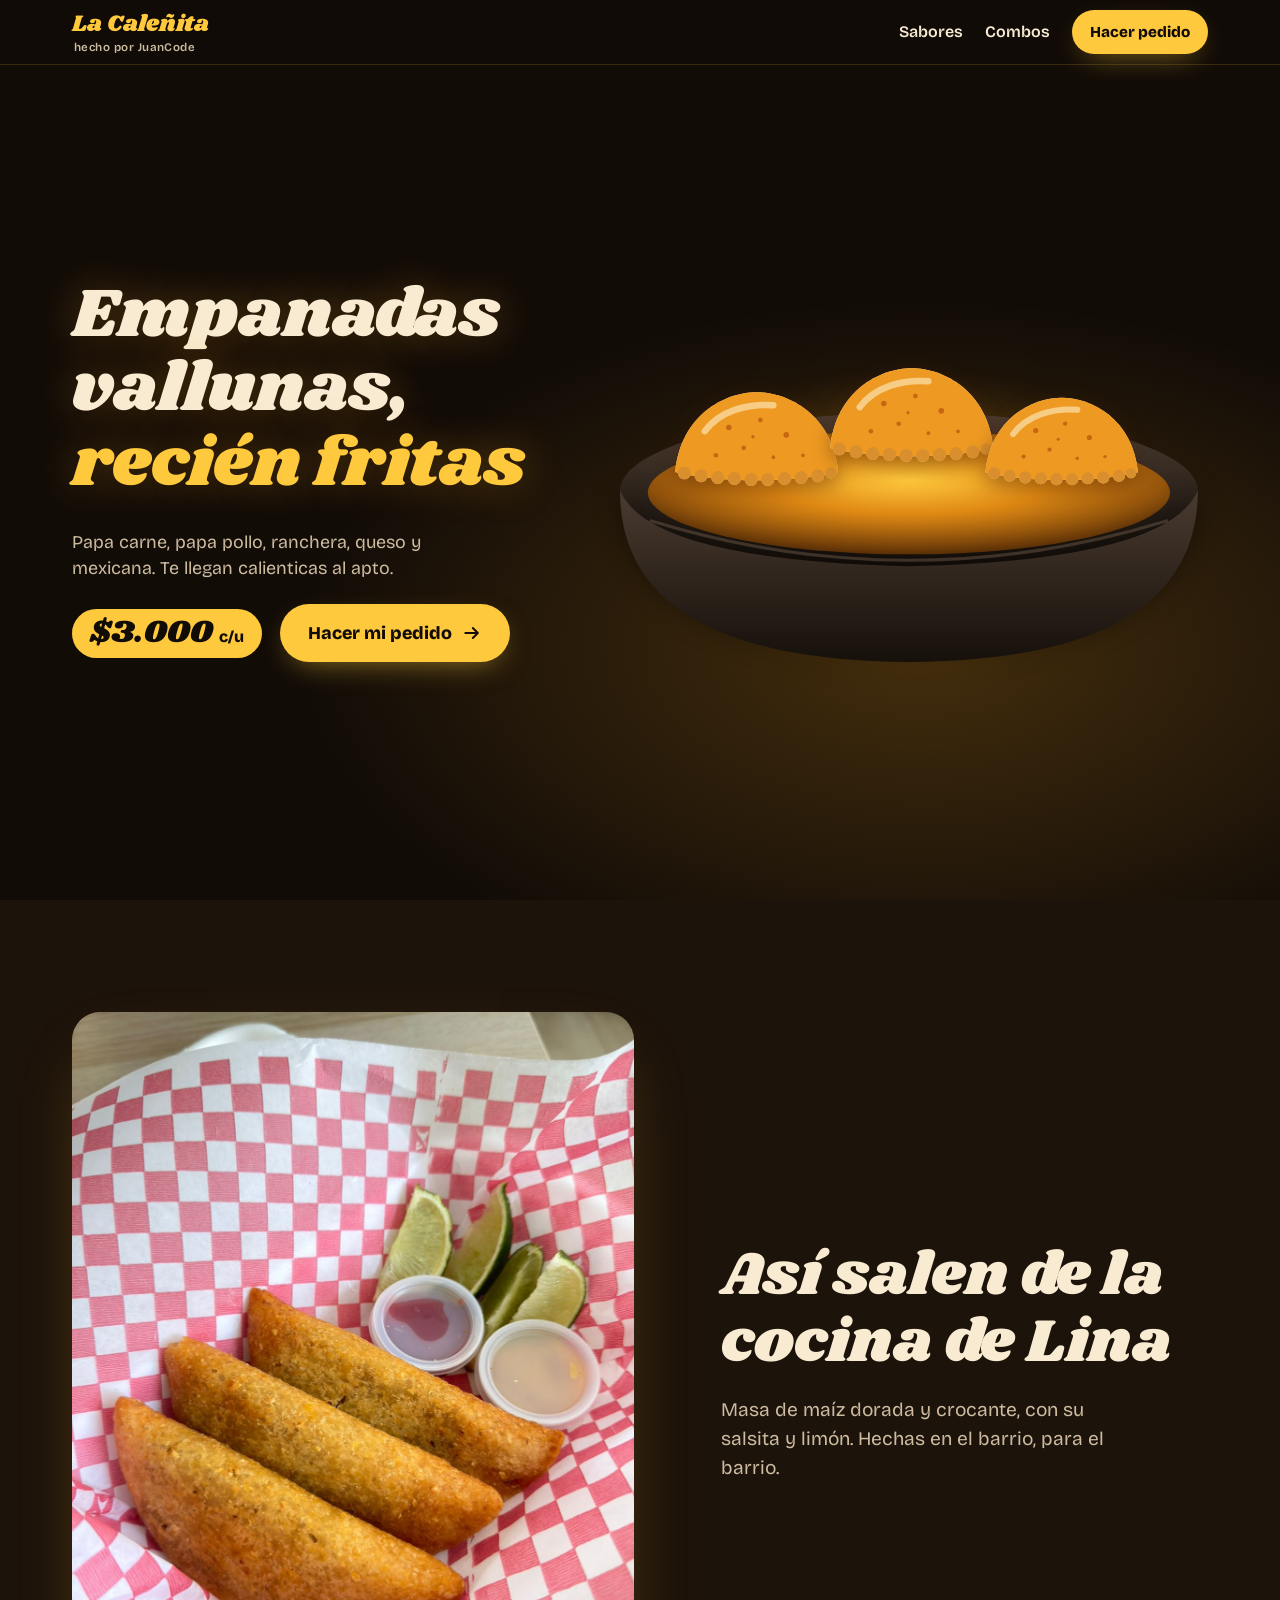
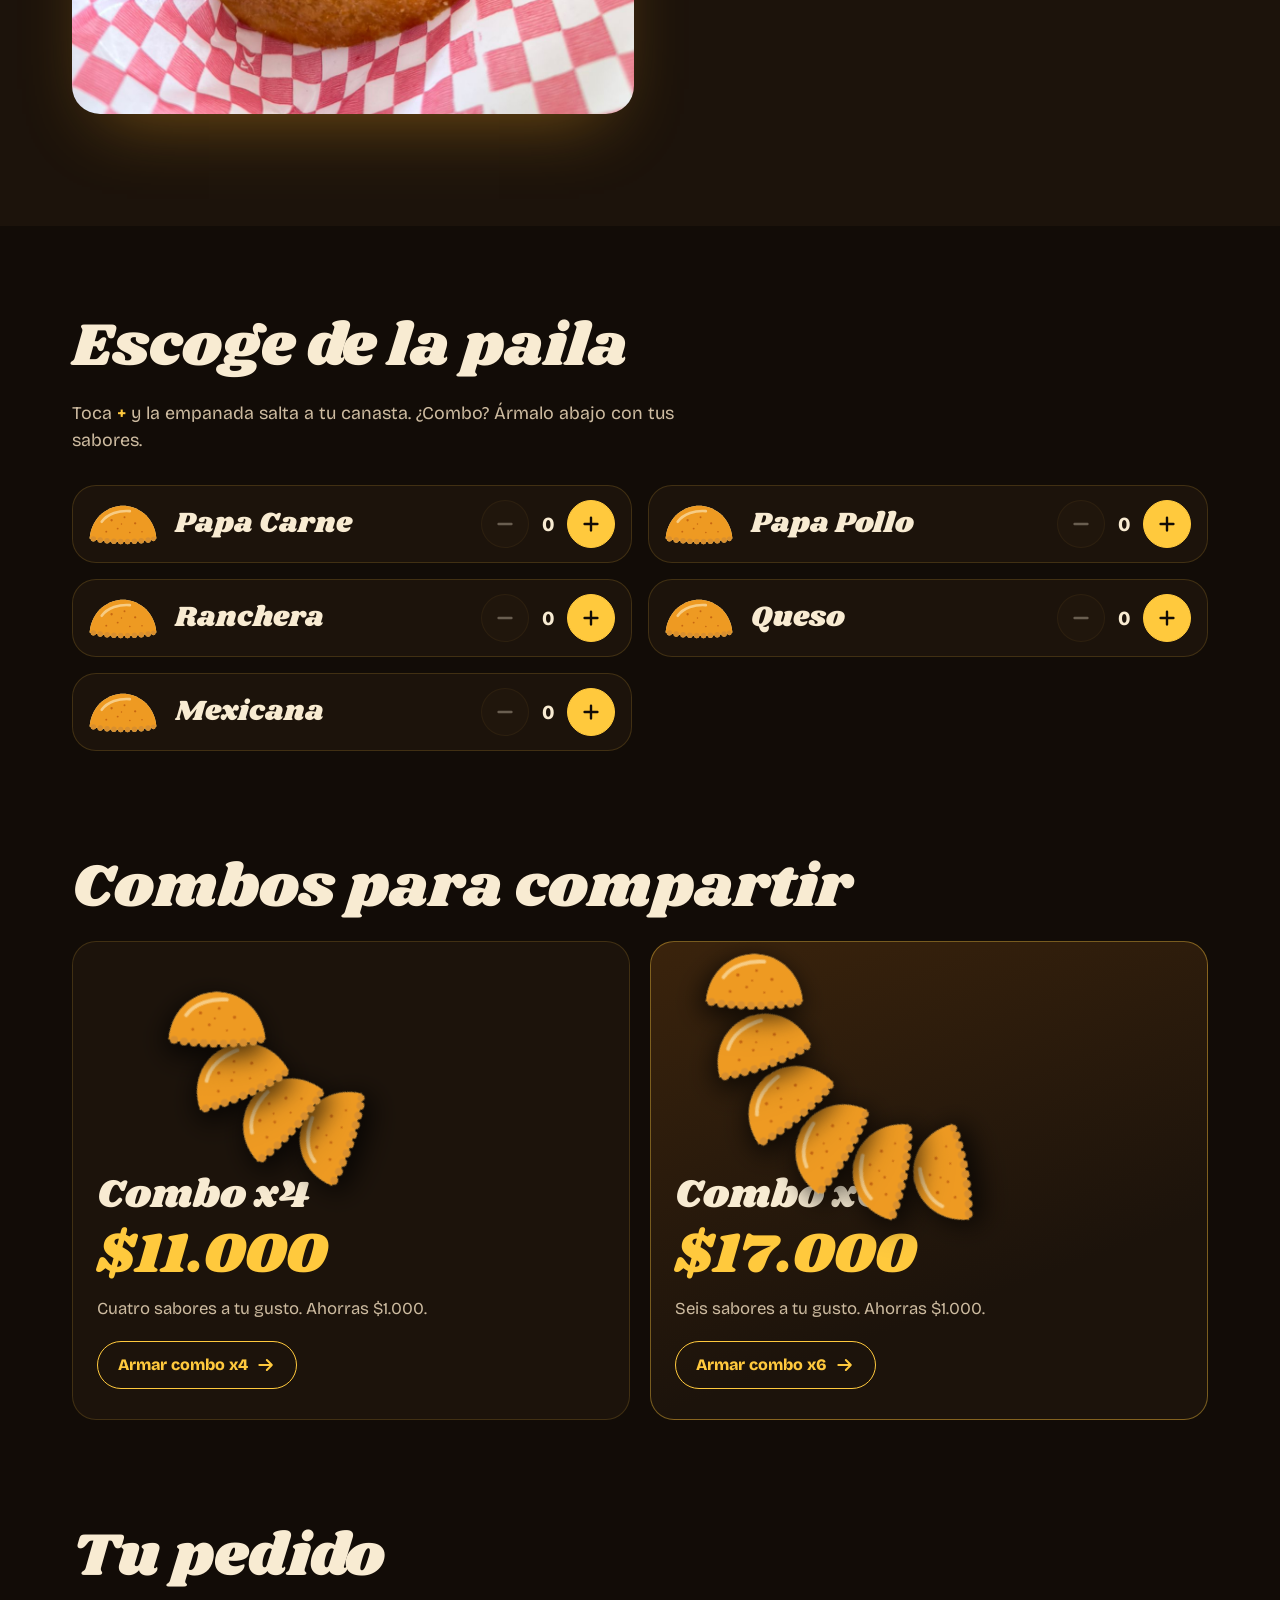
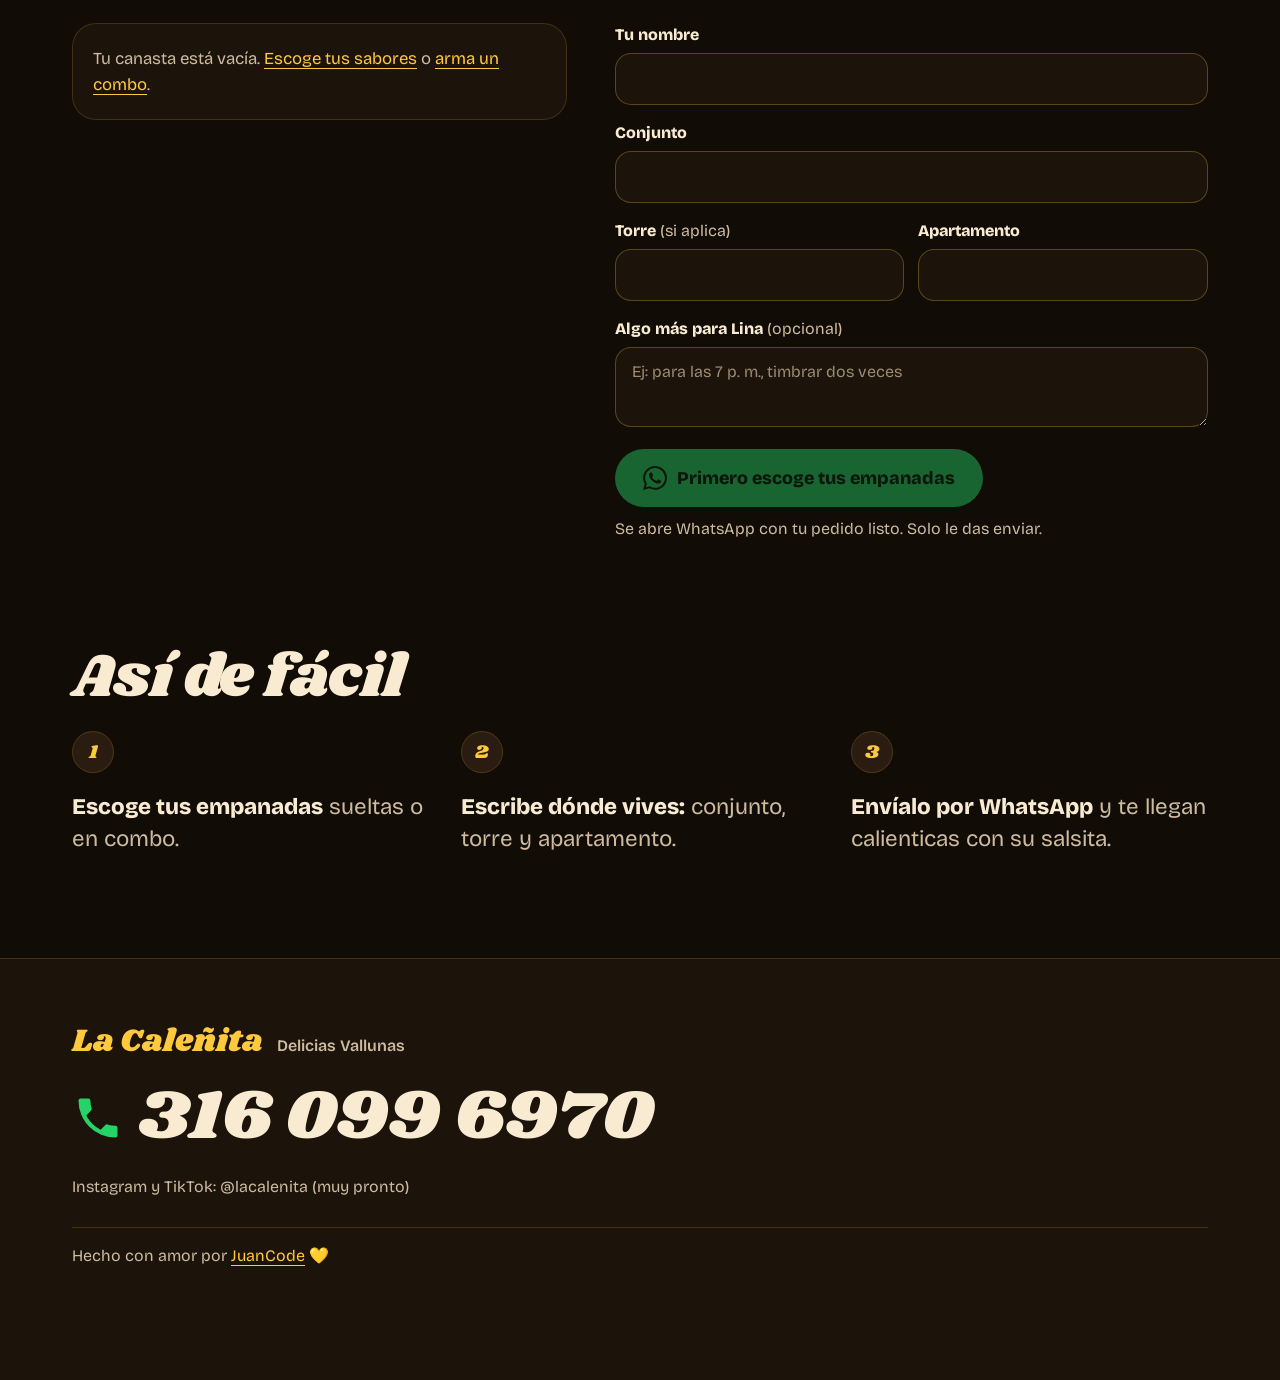
==== commit 79af3d13: "Firmar la landing con un enlace discreto a JuanCode Linea pequena "hecho por JuanCode" bajo el nombr" ====
--- a/index.html
+++ b/index.html
@@ -7,6 +7,7 @@
   <meta name="description" content="Empanadas vallunas calienticas a $3.000. Papa carne, papa pollo, ranchera, queso y mexicana. Pide por WhatsApp y te llegan al apto.">
   <meta name="theme-color" content="#120C07">
   <meta name="color-scheme" content="dark">
+  <meta name="author" content="JuanCode">
   <link rel="icon" href="images/logo.png">
   <link rel="preconnect" href="https://fonts.googleapis.com">
   <link rel="preconnect" href="https://fonts.gstatic.com" crossorigin>
@@ -19,7 +20,10 @@
   <!-- ============ NAV ============ -->
   <header class="nav" id="nav">
     <div class="marco nav-inner">
-      <a href="#inicio" class="nav-marca">La Caleñita</a>
+      <div class="nav-firma">
+        <a href="#inicio" class="nav-marca">La Caleñita</a>
+        <a href="https://el-libro-juancode-python-desde-0.pages.dev/web/" class="nav-autor" target="_blank" rel="noopener">hecho por JuanCode</a>
+      </div>
       <nav class="nav-links" aria-label="Navegación principal">
         <a href="#menu">Sabores</a>
         <a href="#combos">Combos</a>
@@ -261,7 +265,7 @@
         <strong>316 099 6970</strong>
       </a>
       <p class="pie-redes">Instagram y TikTok: @lacalenita (muy pronto)</p>
-      <p class="pie-credito">Hecho con amor por JuanCode 💛</p>
+      <p class="pie-credito">Hecho con amor por <a href="https://el-libro-juancode-python-desde-0.pages.dev/web/" target="_blank" rel="noopener">JuanCode</a> 💛</p>
     </div>
   </footer>
 
--- a/css/landing.css
+++ b/css/landing.css
@@ -107,6 +107,9 @@
 }
 .nav-inner { display: flex; align-items: center; justify-content: space-between; min-height: 64px; gap: 12px; }
 .nav-marca { font-family: var(--f-display); font-size: 1.45rem; color: var(--dorado); text-decoration: none; line-height: 1.2; padding-bottom: 2px; }
+.nav-firma { display: grid; gap: 1px; line-height: 1; }
+.nav-autor { justify-self: start; font-size: 0.72rem; font-weight: 600; letter-spacing: 0.04em; color: var(--crema-suave); padding-left: 2px; text-decoration: none; transition: color 0.2s; }
+.nav-autor:hover { color: var(--dorado); text-decoration: underline; text-underline-offset: 3px; }
 .nav-links { display: flex; align-items: center; gap: 22px; }
 .nav-links a:not(.btn-hacer) {
   color: var(--crema);
@@ -729,6 +732,7 @@
 .pie-tel strong { font-family: var(--f-display); font-weight: 400; font-size: clamp(2.4rem, 8vw, 4.4rem); line-height: 1.1; transition: color 0.2s; }
 .pie-tel:hover strong { color: var(--dorado); }
 .pie-redes { margin: 0; color: var(--crema-suave); }
+.pie-credito a { color: var(--dorado); text-underline-offset: 4px; }
 .pie-credito { margin: 10px 0 0; padding-top: 16px; border-top: 1px solid var(--borde-suave); width: 100%; color: var(--crema-suave); }
 
 /* ---------- Revelado al hacer scroll (landing.js marca .js en <html>) ---------- */
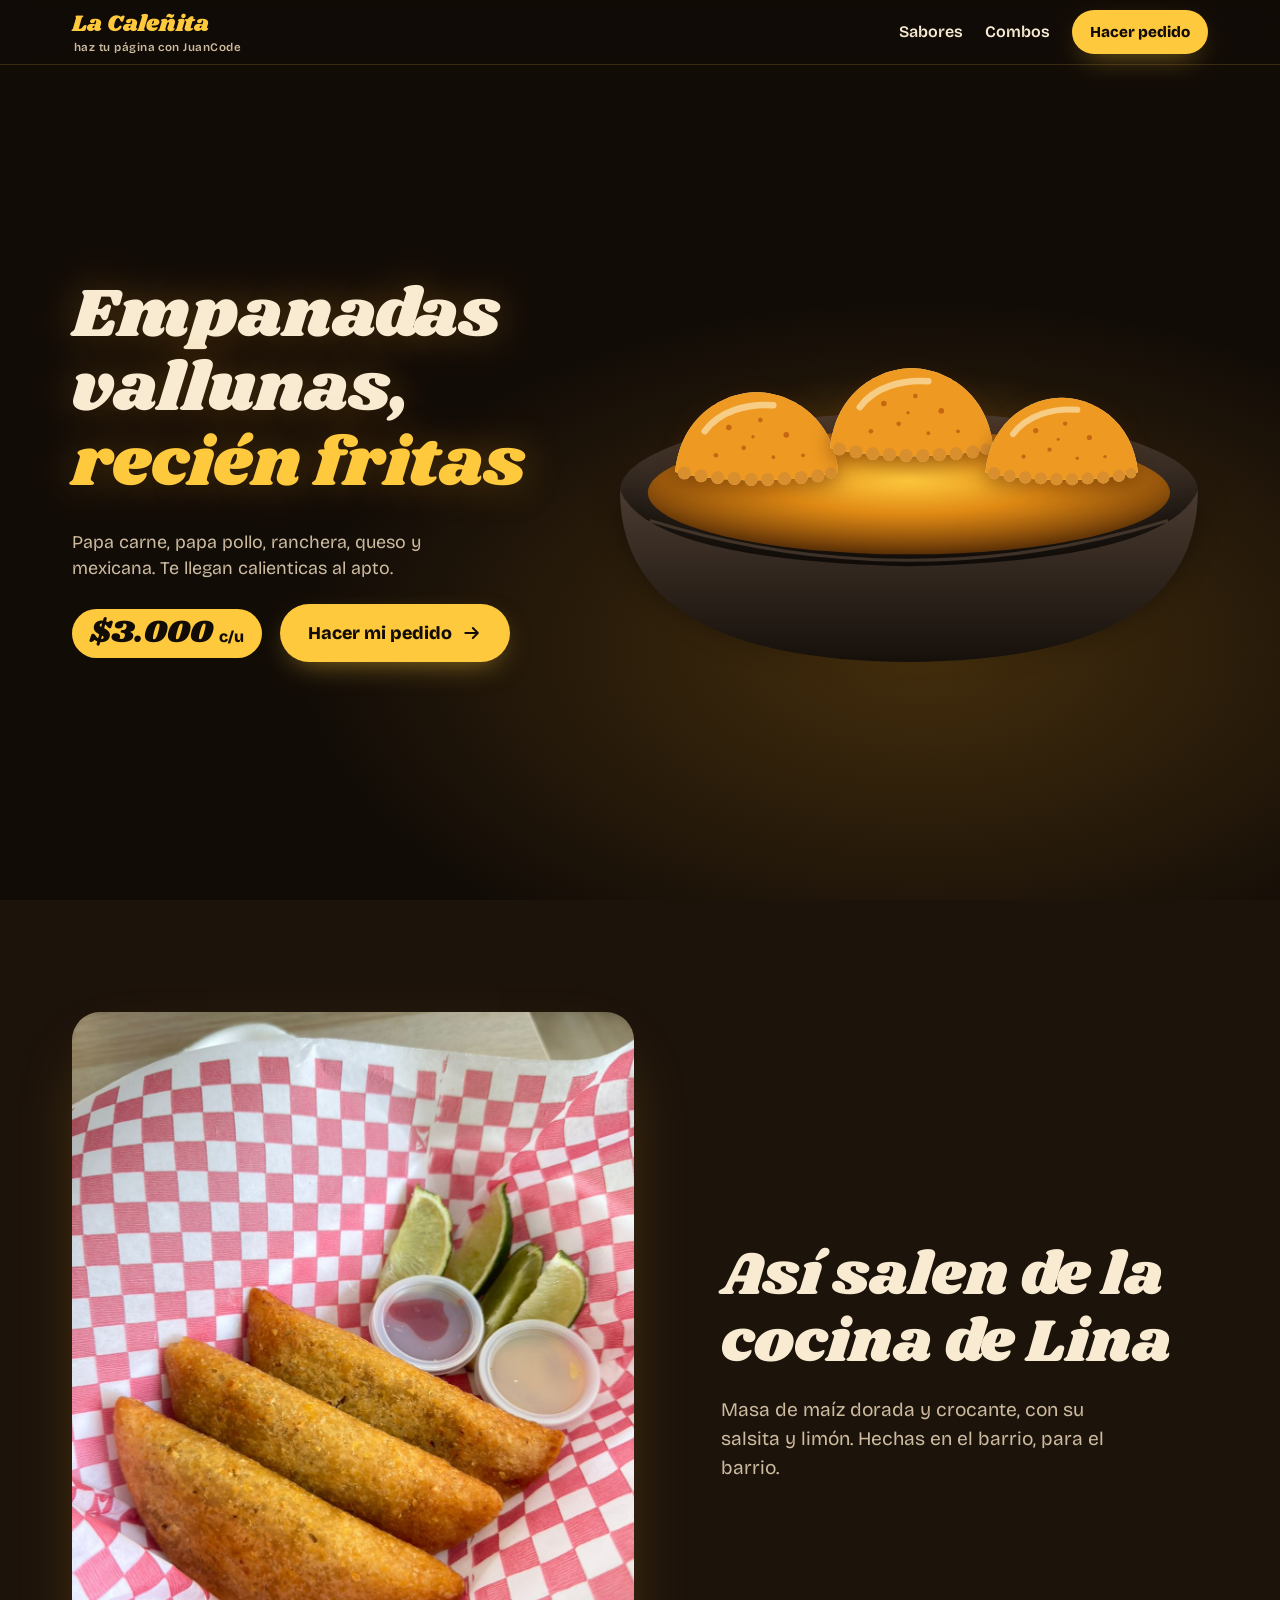
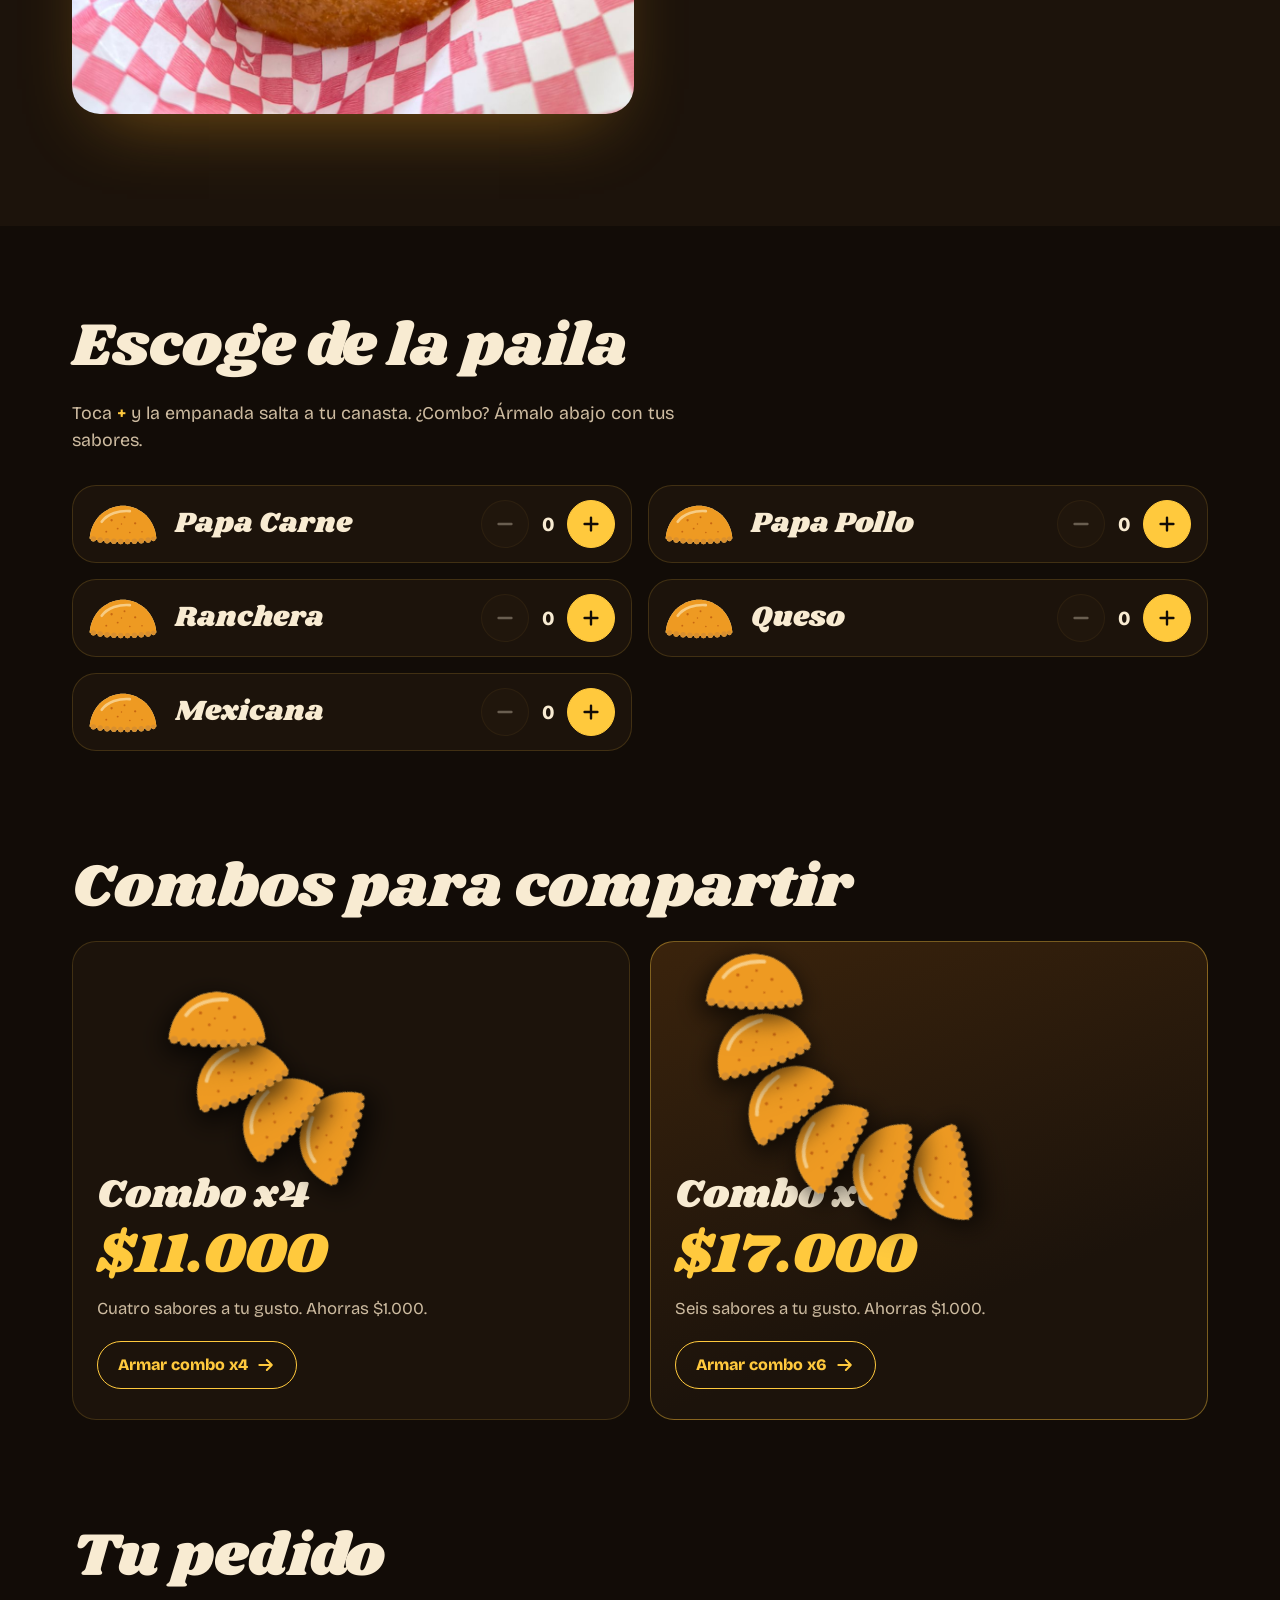
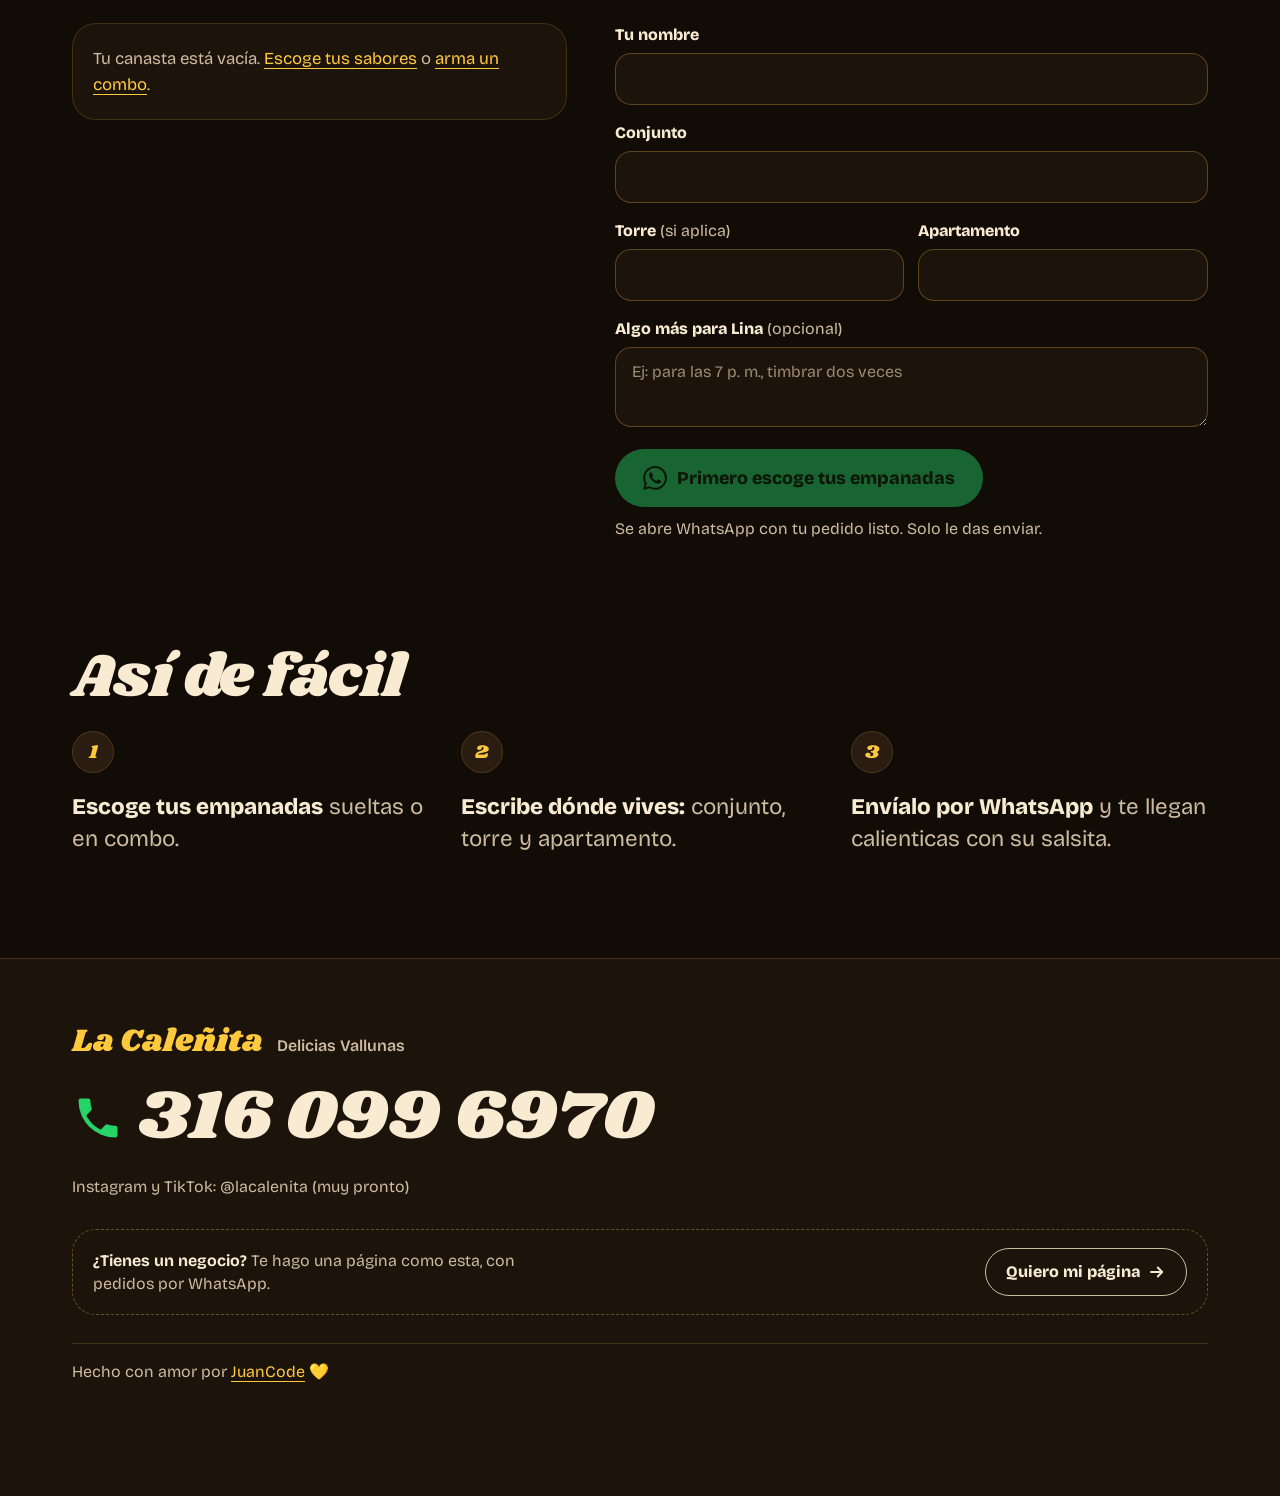
==== commit 723a062c: "Ofrecer paginas de JuanCode en la landing El encabezado dice "haz tu pagina con JuanCode" y el pie t" ====
--- a/index.html
+++ b/index.html
@@ -22,7 +22,7 @@
     <div class="marco nav-inner">
       <div class="nav-firma">
         <a href="#inicio" class="nav-marca">La Caleñita</a>
-        <a href="https://el-libro-juancode-python-desde-0.pages.dev/web/" class="nav-autor" target="_blank" rel="noopener">hecho por JuanCode</a>
+        <a href="https://el-libro-juancode-python-desde-0.pages.dev/web/" class="nav-autor" target="_blank" rel="noopener">haz tu página con JuanCode</a>
       </div>
       <nav class="nav-links" aria-label="Navegación principal">
         <a href="#menu">Sabores</a>
@@ -265,6 +265,13 @@
         <strong>316 099 6970</strong>
       </a>
       <p class="pie-redes">Instagram y TikTok: @lacalenita (muy pronto)</p>
+      <div class="juancode">
+        <p class="juancode-texto"><strong>¿Tienes un negocio?</strong> Te hago una página como esta, con pedidos por WhatsApp.</p>
+        <a href="https://el-libro-juancode-python-desde-0.pages.dev/web/" class="juancode-btn" target="_blank" rel="noopener">
+          Quiero mi página
+          <svg viewBox="0 0 24 24" aria-hidden="true"><use href="#icono-flecha"/></svg>
+        </a>
+      </div>
       <p class="pie-credito">Hecho con amor por <a href="https://el-libro-juancode-python-desde-0.pages.dev/web/" target="_blank" rel="noopener">JuanCode</a> 💛</p>
     </div>
   </footer>
--- a/css/landing.css
+++ b/css/landing.css
@@ -732,6 +732,38 @@
 .pie-tel strong { font-family: var(--f-display); font-weight: 400; font-size: clamp(2.4rem, 8vw, 4.4rem); line-height: 1.1; transition: color 0.2s; }
 .pie-tel:hover strong { color: var(--dorado); }
 .pie-redes { margin: 0; color: var(--crema-suave); }
+/* Publicidad de JuanCode: discreta, al final, para quien ya vio cómo funciona la página */
+.juancode {
+  width: 100%;
+  margin-top: 12px;
+  padding: 18px 20px;
+  border-radius: var(--r-sup);
+  border: 1px dashed rgba(255, 201, 61, 0.35);
+  display: flex;
+  flex-wrap: wrap;
+  align-items: center;
+  justify-content: space-between;
+  gap: 12px 20px;
+}
+.juancode-texto { margin: 0; color: var(--crema-suave); max-width: 46ch; line-height: 1.45; }
+.juancode-texto strong { color: var(--crema); }
+.juancode-btn {
+  display: inline-flex;
+  align-items: center;
+  gap: 8px;
+  min-height: 48px;
+  padding: 10px 20px;
+  border-radius: 999px;
+  border: 1.5px solid var(--crema-suave);
+  color: var(--crema);
+  font-weight: 800;
+  text-decoration: none;
+  white-space: nowrap;
+  transition: border-color 0.2s, color 0.2s, transform 0.25s var(--ease-rebote);
+}
+.juancode-btn svg { width: 18px; height: 18px; transition: transform 0.25s var(--ease-salida); }
+.juancode-btn:hover { border-color: var(--dorado); color: var(--dorado); transform: translateY(-2px); }
+.juancode-btn:hover svg { transform: translateX(3px); }
 .pie-credito a { color: var(--dorado); text-underline-offset: 4px; }
 .pie-credito { margin: 10px 0 0; padding-top: 16px; border-top: 1px solid var(--borde-suave); width: 100%; color: var(--crema-suave); }
 
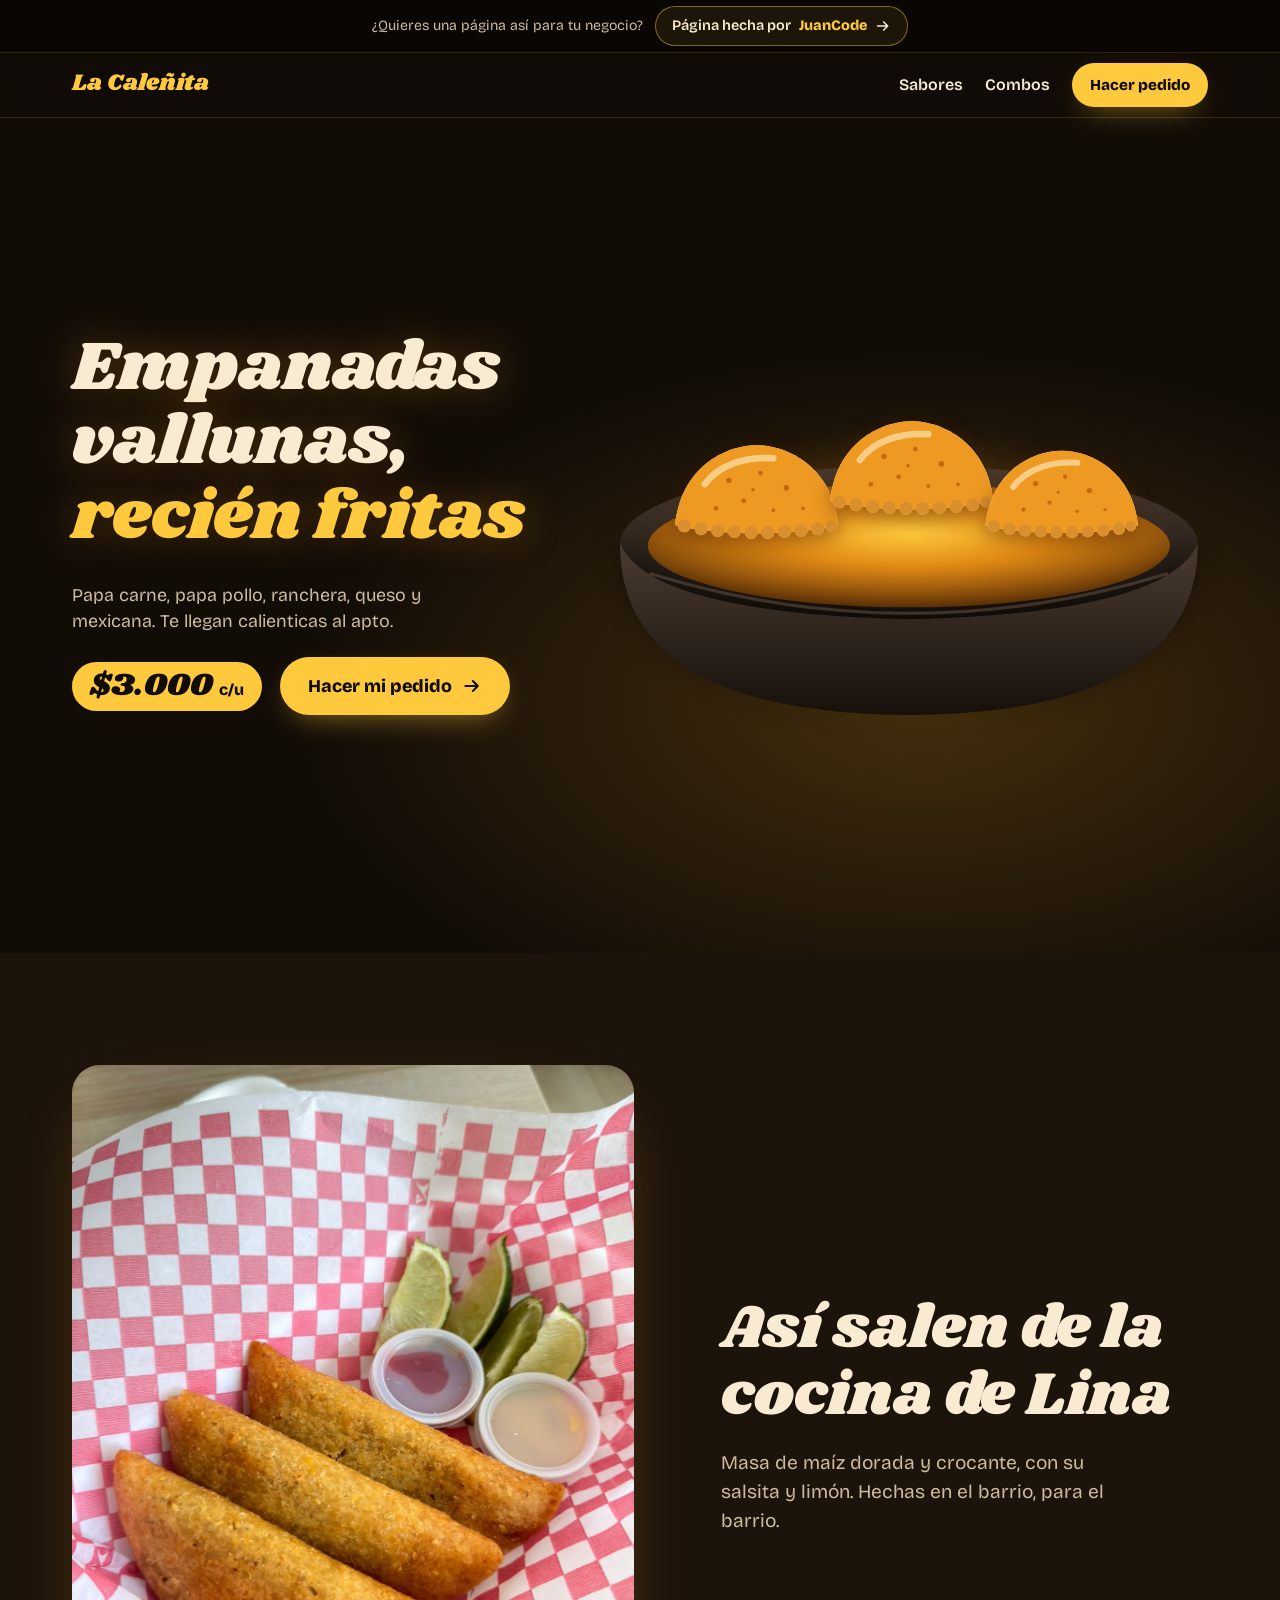
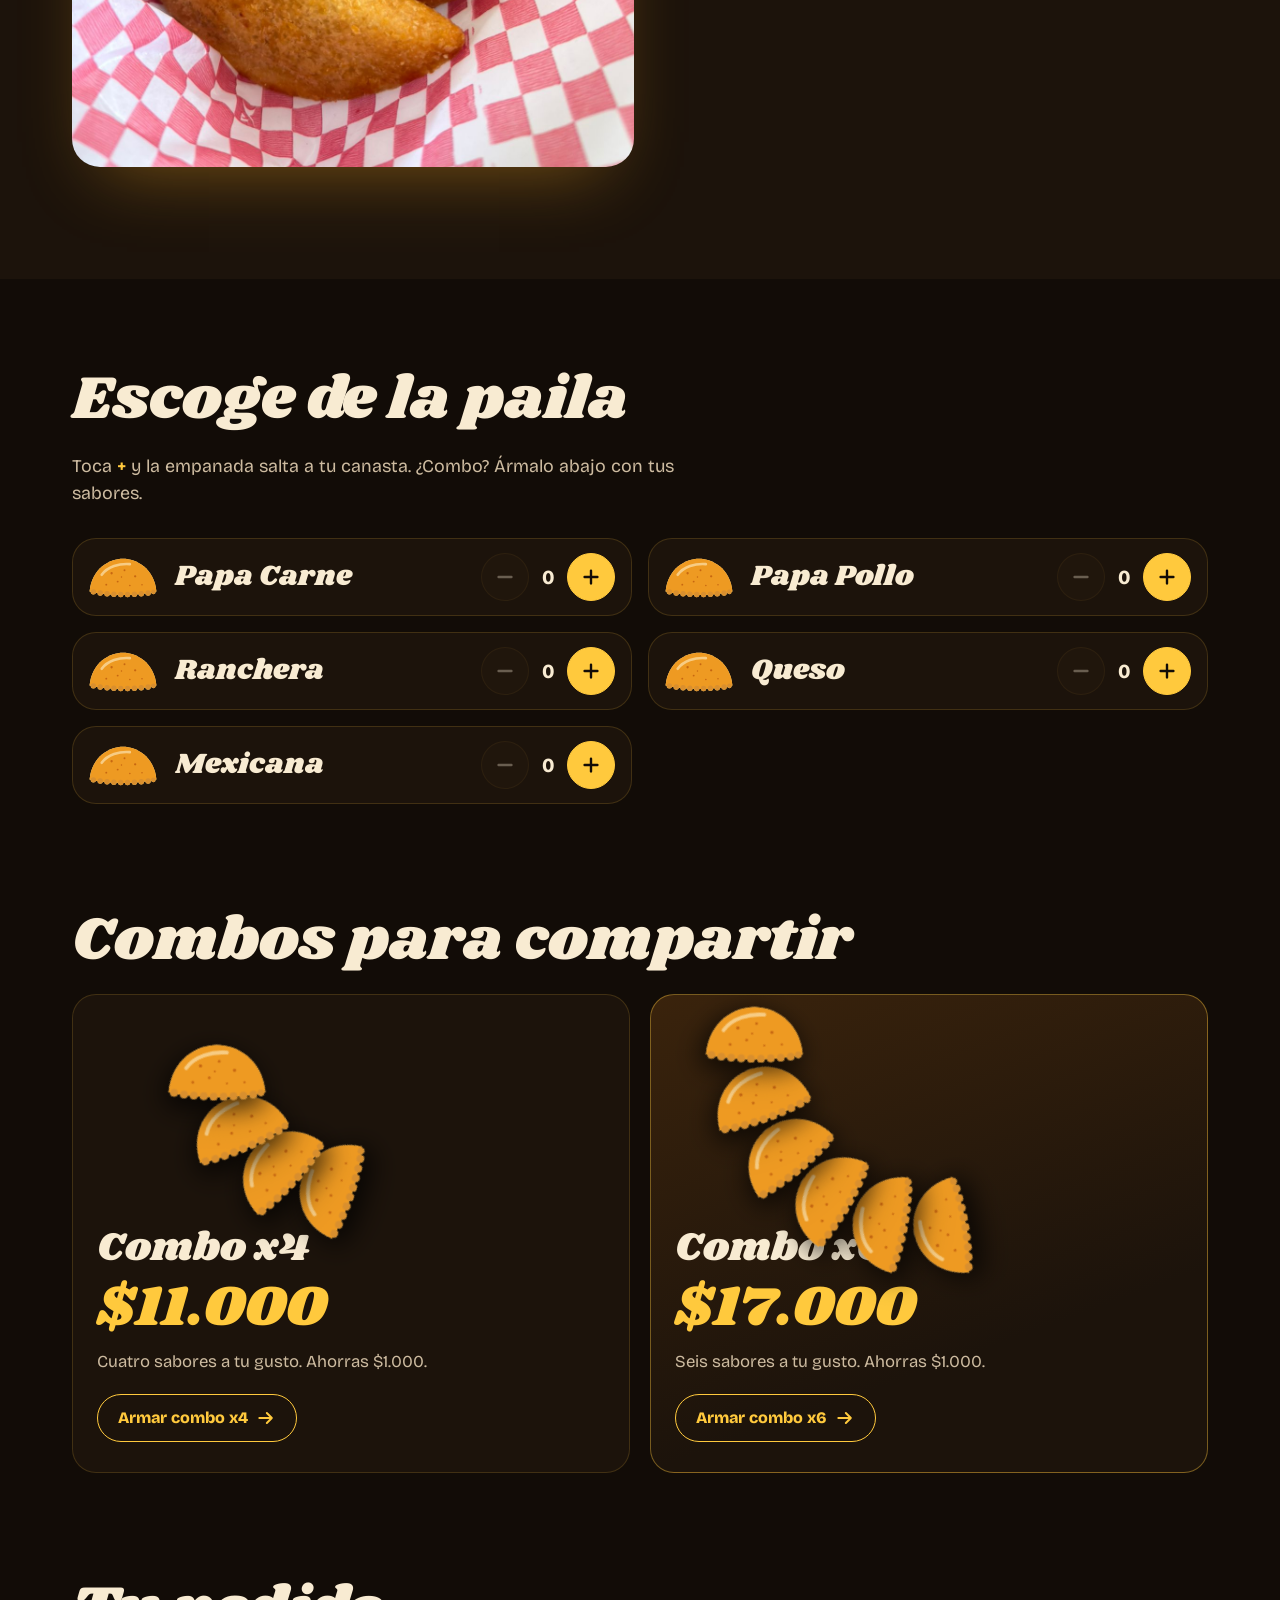
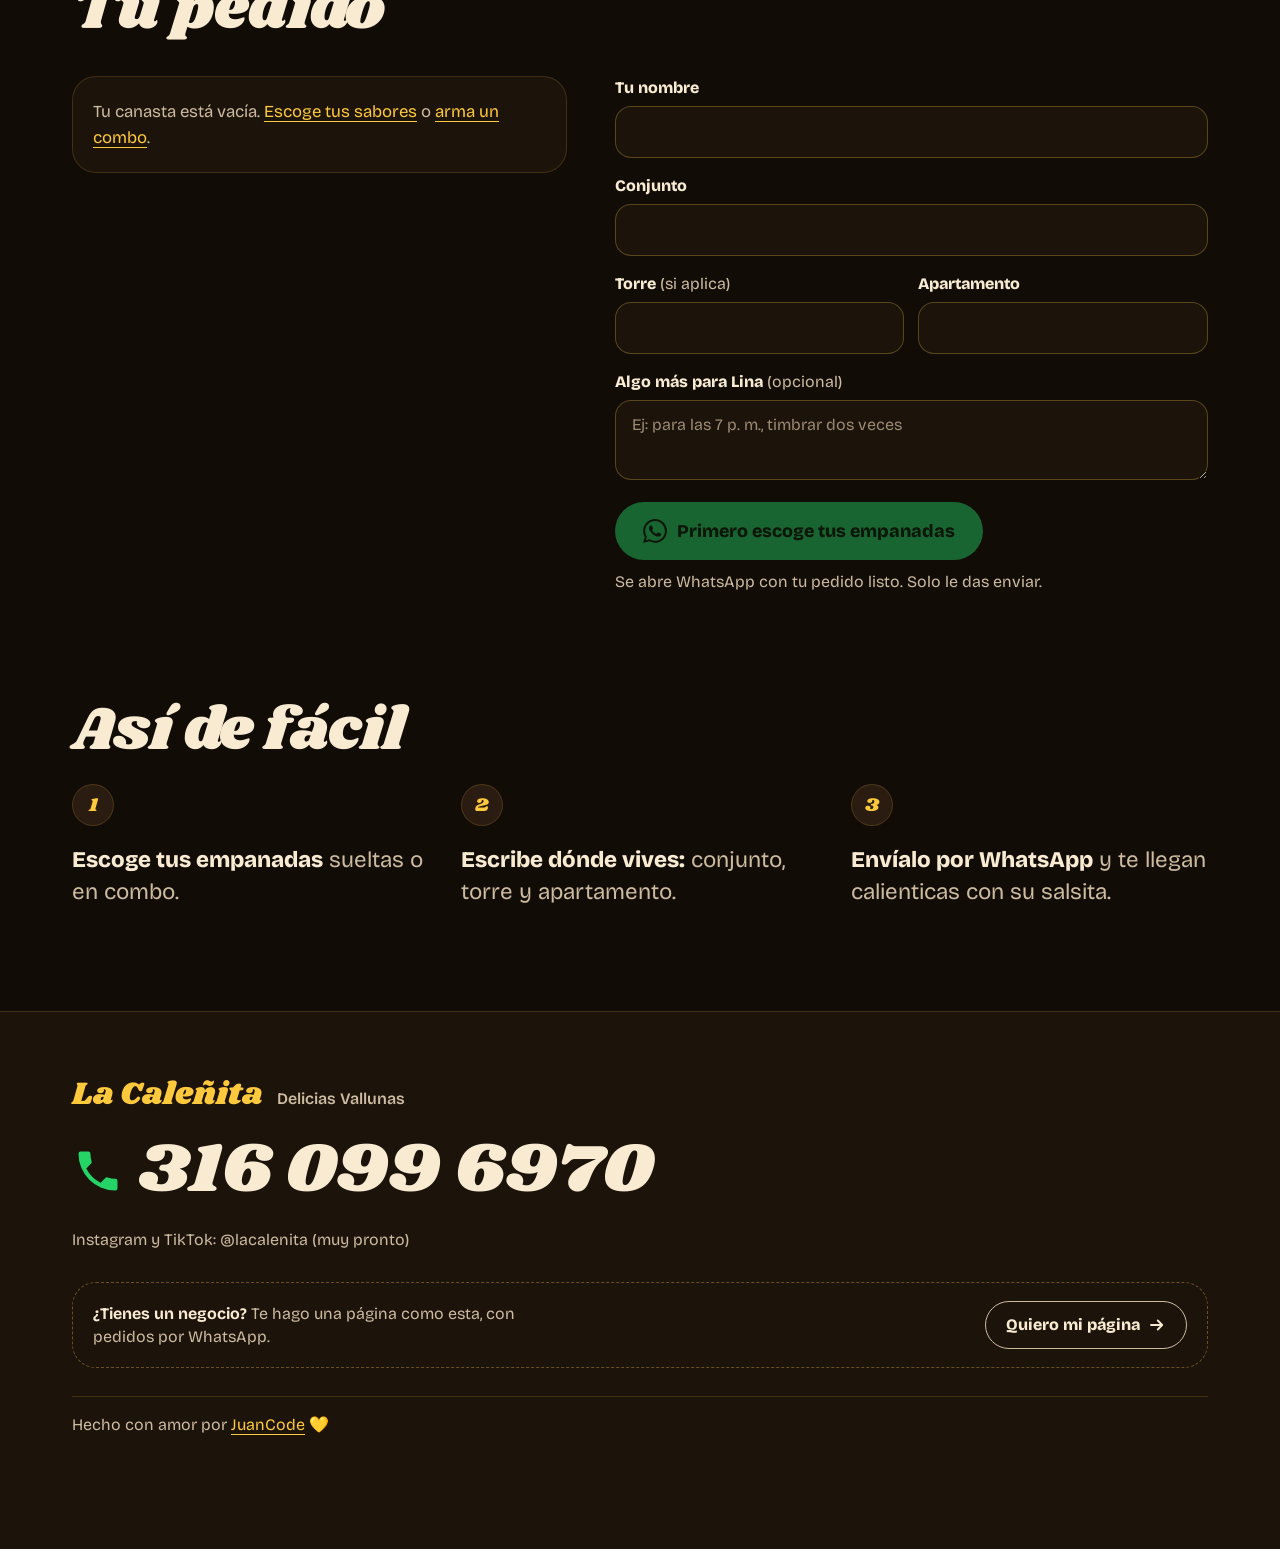
==== commit dd07cab5: "Barra superior con boton "Pagina hecha por JuanCode" Reemplaza la linea pequena bajo el nombre por u" ====
--- a/index.html
+++ b/index.html
@@ -17,13 +17,19 @@
 </head>
 <body class="landing">
 
+  <!-- ============ BARRA JUANCODE ============ -->
+  <div class="barra-jc">
+    <span class="barra-jc-pregunta">¿Quieres una página así para tu negocio?</span>
+    <a href="https://el-libro-juancode-python-desde-0.pages.dev/web/" class="barra-jc-btn" target="_blank" rel="noopener">
+      Página hecha por <strong>JuanCode</strong>
+      <svg viewBox="0 0 24 24" aria-hidden="true"><use href="#icono-flecha"/></svg>
+    </a>
+  </div>
+
   <!-- ============ NAV ============ -->
   <header class="nav" id="nav">
     <div class="marco nav-inner">
-      <div class="nav-firma">
-        <a href="#inicio" class="nav-marca">La Caleñita</a>
-        <a href="https://el-libro-juancode-python-desde-0.pages.dev/web/" class="nav-autor" target="_blank" rel="noopener">haz tu página con JuanCode</a>
-      </div>
+      <a href="#inicio" class="nav-marca">La Caleñita</a>
       <nav class="nav-links" aria-label="Navegación principal">
         <a href="#menu">Sabores</a>
         <a href="#combos">Combos</a>
--- a/css/landing.css
+++ b/css/landing.css
@@ -95,6 +95,39 @@
 .btn-hacer-chico { min-height: 44px; padding: 8px 18px; font-size: 0.95rem; }
 .btn-hacer-grande { min-height: 58px; padding: 14px 28px; font-size: 1.12rem; }
 
+/* ---------- Barra JuanCode (arriba de todo, se va al hacer scroll) ---------- */
+.barra-jc {
+  display: flex;
+  align-items: center;
+  justify-content: center;
+  gap: 12px;
+  padding: 6px 16px;
+  background: #0A0604;
+  border-bottom: 1px solid var(--borde-suave);
+}
+.barra-jc-pregunta { font-size: 0.88rem; color: var(--crema-suave); }
+@media (max-width: 600px) { .barra-jc-pregunta { display: none; } }
+.barra-jc-btn {
+  display: inline-flex;
+  align-items: center;
+  gap: 8px;
+  min-height: 40px;
+  padding: 6px 16px;
+  border-radius: 999px;
+  border: 1px solid rgba(255, 201, 61, 0.45);
+  background: rgba(255, 201, 61, 0.08);
+  color: var(--crema);
+  font-size: 0.9rem;
+  font-weight: 600;
+  text-decoration: none;
+  white-space: nowrap;
+  transition: background-color 0.2s, border-color 0.2s, transform 0.25s var(--ease-rebote);
+}
+.barra-jc-btn strong { color: var(--dorado); font-weight: 800; }
+.barra-jc-btn svg { width: 16px; height: 16px; transition: transform 0.25s var(--ease-salida); }
+.barra-jc-btn:hover { background: rgba(255, 201, 61, 0.16); border-color: var(--dorado); transform: translateY(-1px); }
+.barra-jc-btn:hover svg { transform: translateX(3px); }
+
 /* ---------- Nav ---------- */
 .nav {
   position: sticky;
@@ -107,9 +140,6 @@
 }
 .nav-inner { display: flex; align-items: center; justify-content: space-between; min-height: 64px; gap: 12px; }
 .nav-marca { font-family: var(--f-display); font-size: 1.45rem; color: var(--dorado); text-decoration: none; line-height: 1.2; padding-bottom: 2px; }
-.nav-firma { display: grid; gap: 1px; line-height: 1; }
-.nav-autor { justify-self: start; font-size: 0.72rem; font-weight: 600; letter-spacing: 0.04em; color: var(--crema-suave); padding-left: 2px; text-decoration: none; transition: color 0.2s; }
-.nav-autor:hover { color: var(--dorado); text-decoration: underline; text-underline-offset: 3px; }
 .nav-links { display: flex; align-items: center; gap: 22px; }
 .nav-links a:not(.btn-hacer) {
   color: var(--crema);
